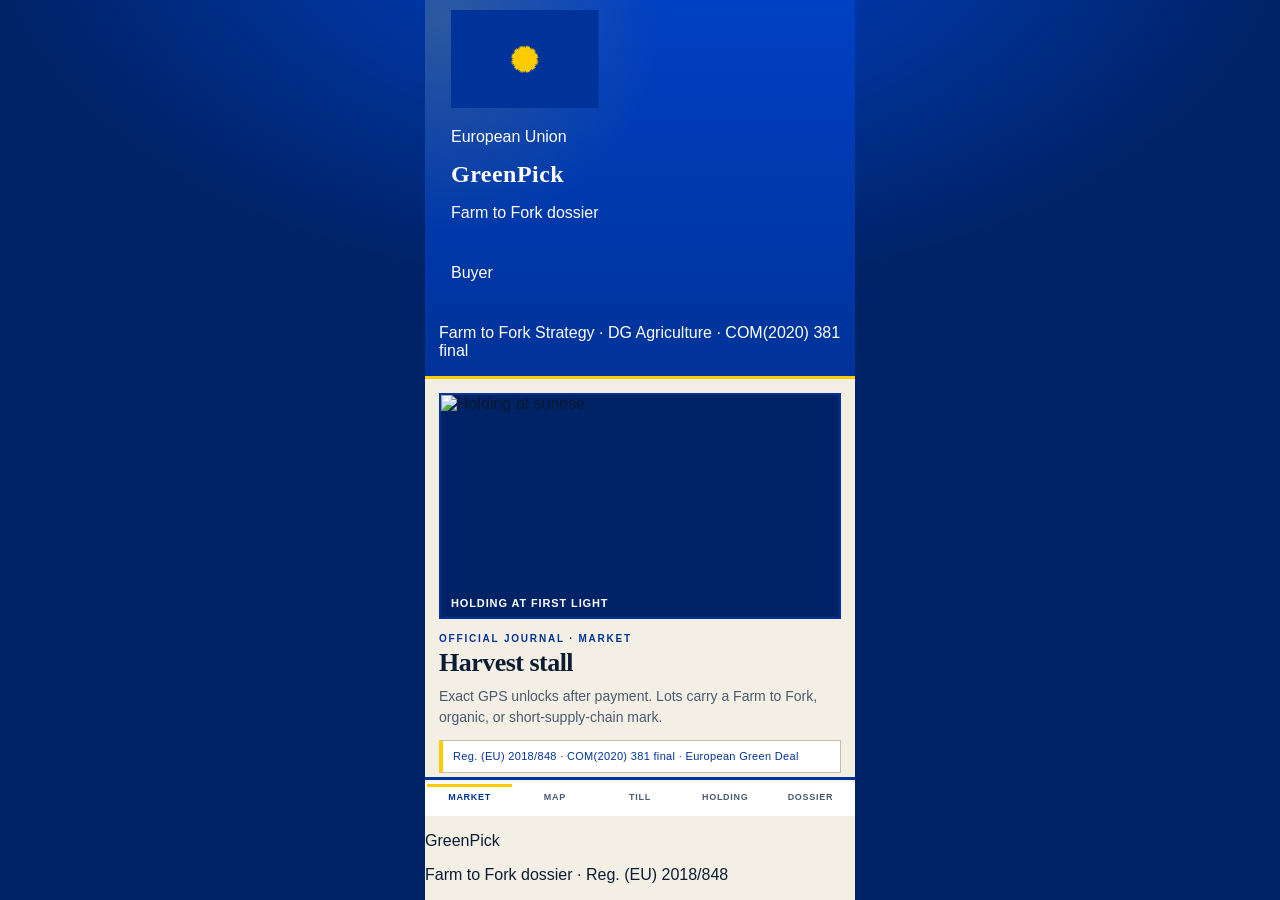
==== greenpick/index.html @ 81361881 "GreenPick PWA eu10: academic journal masthead and imprint footer" ====
<!doctype html>
<html lang="en">
<head>
  <meta charset="utf-8" />
  <meta name="viewport" content="width=device-width, initial-scale=1, viewport-fit=cover" />
  <meta name="theme-color" content="#003399" />
  <meta name="apple-mobile-web-app-capable" content="yes" />
  <meta name="mobile-web-app-capable" content="yes" />
  <meta name="apple-mobile-web-app-status-bar-style" content="black-translucent" />
  <meta name="apple-mobile-web-app-title" content="GreenPick" />
  <link rel="manifest" href="./manifest.webmanifest" />
  <link rel="apple-touch-icon" href="./icon.svg" />
  <link rel="icon" href="./icon.svg" />
  <link rel="stylesheet" href="https://fonts.googleapis.com/css2?family=Source+Serif+4:opsz,wght@8..60,500;8..60,600;8..60,700&family=Source+Sans+3:wght@400;500;600;700&display=swap" />
  <link rel="stylesheet" href="./styles.css?v=eu10" />
  <title>GreenPick · European Union Farm to Fork</title>
</head>
<body>
  <div id="grain" aria-hidden="true"></div>
  <div id="app">
    <header class="mast">
      <div class="mast-sky" aria-hidden="true"></div>
      <div class="mast-plate">
        <div class="mast-brand">
          <div class="mast-mark" aria-hidden="true">
            <svg viewBox="0 0 120 80" class="flag" role="img">
              <rect width="120" height="80" fill="#003399"/>
              <g fill="#FFCC00" transform="translate(60 40)">
                <g id="st"><polygon points="0,-11 3.1,-3.4 11,-3.4 4.7,1.3 7.1,9.1 0,4.2 -7.1,9.1 -4.7,1.3 -11,-3.4 -3.1,-3.4"/></g>
                <use href="#st" transform="rotate(30)"/><use href="#st" transform="rotate(60)"/>
                <use href="#st" transform="rotate(90)"/><use href="#st" transform="rotate(120)"/>
                <use href="#st" transform="rotate(150)"/><use href="#st" transform="rotate(180)"/>
                <use href="#st" transform="rotate(210)"/><use href="#st" transform="rotate(240)"/>
                <use href="#st" transform="rotate(270)"/><use href="#st" transform="rotate(300)"/>
                <use href="#st" transform="rotate(330)"/>
              </g>
            </svg>
          </div>
          <div class="mast-copy">
            <p class="mast-kicker">European Union</p>
            <h1>GreenPick</h1>
            <p class="mast-sub">Farm to Fork dossier</p>
          </div>
        </div>
        <p class="mast-role"><span id="role-label">Buyer</span></p>
      </div>
      <p class="mast-meta">
        <span>Farm to Fork Strategy</span>
        <span class="sep" aria-hidden="true">·</span>
        <span>DG Agriculture</span>
        <span class="sep" aria-hidden="true">·</span>
        <span>COM(2020) 381 final</span>
      </p>
    </header>

    <div class="pager" id="pager">
      <section class="page" id="screen-home">
        <figure class="hero">
          <img src="https://images.unsplash.com/photo-1500382017468-9049fed747ef?auto=format&fit=crop&w=1200&q=70" width="1200" height="675" alt="Holding at sunrise" onerror="this.onerror=null;this.src='https://images.unsplash.com/photo-1500382017468-9049fed747ef?auto=format&fit=crop&w=800&q=60'" />
          <figcaption class="cap">Holding at first light</figcaption>
        </figure>

        <p class="kicker">Official Journal · Market</p>
        <h2>Harvest stall</h2>
        <p class="lede">Exact GPS unlocks after payment. Lots carry a Farm to Fork, organic, or short-supply-chain mark.</p>
        <div class="cite">Reg. (EU) 2018/848 · COM(2020) 381 final · European Green Deal</div>

        <div class="pills">
          <span class="pill gold">EU organic</span>
          <span class="pill">100% vegan</span>
          <span class="pill">300 m fence</span>
          <span class="pill">Euro till</span>
        </div>
        <div class="split">
          <button type="button" class="btn" data-act="role" data-role="CUSTOMER" id="role-c">I am a buyer</button>
          <button type="button" class="btn ghost" data-act="role" data-role="FARMER" id="role-f">I am a grower</button>
        </div>
        <p class="hint">Safari → Share → Add to Home Screen</p>

        <div class="seals">
          <div class="seal">
            <svg viewBox="0 0 64 64" aria-hidden="true"><circle cx="32" cy="32" r="30" fill="#003399"/><circle cx="32" cy="32" r="22" fill="none" stroke="#FFCC00" stroke-width="1.6"/><text x="32" y="28" text-anchor="middle" fill="#FFCC00" font-size="8" font-family="Source Sans 3,sans-serif">EU</text><text x="32" y="39" text-anchor="middle" fill="#F4EFE4" font-size="6" font-family="Source Sans 3,sans-serif">F2F</text></svg>
            <span>Farm to Fork</span>
          </div>
          <div class="seal">
            <svg viewBox="0 0 64 64" aria-hidden="true"><circle cx="32" cy="32" r="30" fill="#1B7A4E"/><path d="M32 16c14 9 22 24 18 36-9-3-16-11-18-20-2 9-9 17-18 20-4-12 4-27 18-36z" fill="#FFCC00"/></svg>
            <span>Organic 2018/848</span>
          </div>
          <div class="seal">
            <svg viewBox="0 0 64 64" aria-hidden="true"><circle cx="32" cy="32" r="30" fill="#0B1C33"/><text x="32" y="28" text-anchor="middle" fill="#FFCC00" font-size="8" font-family="Source Sans 3,sans-serif">EU</text><text x="32" y="39" text-anchor="middle" fill="#F4EFE4" font-size="6" font-family="Source Sans 3,sans-serif">GD</text></svg>
            <span>Green Deal</span>
          </div>
        </div>

        <h3>Today’s stall</h3>
        <div id="market-list" class="stack"></div>
      </section>

      <section class="page" id="screen-map">
        <figure class="hero">
          <img src="https://images.pexels.com/photos/265216/pexels-photo-265216.jpeg?auto=compress&cs=tinysrgb&w=1200" width="1200" height="675" alt="Wheat holding" />
          <figcaption class="cap">Holdings · pins stay offset until the till</figcaption>
        </figure>
        <p class="kicker">Map</p>
        <h2>Nearby holdings</h2>
        <p class="lede">Full GPS stays locked. A 300 m fence can notify you of a ready lot.</p>
        <div class="cite">Geofence 300 m · jittered public pin · exact address after settlement</div>
        <div class="mapbox"><iframe id="map-frame" title="map" loading="lazy"></iframe></div>
        <button type="button" class="btn" data-act="gps">Use my location</button>
        <button type="button" class="btn ghost" data-act="near">I am at the stall</button>
        <button type="button" class="btn ghost" data-act="push">Allow notifications</button>
        <div id="geo-msg"></div>
        <h3>Holdings</h3>
        <div id="farm-cards" class="stack"></div>
        <h3>Notices</h3>
        <div id="notif-list" class="stack"></div>
      </section>

      <section class="page" id="screen-buy">
        <figure class="hero" id="buy-hero-wrap">
          <img id="buy-hero" src="https://images.unsplash.com/photo-1488459716781-31db52582fe9?auto=format&fit=crop&w=1200&q=70" width="1200" height="675" alt="Lot photograph" />
          <figcaption class="cap" id="buy-cap">Till · location sealed until the receipt</figcaption>
        </figure>
        <p class="kicker">Till</p>
        <h2 id="buy-title">Settlement</h2>
        <p class="lede" id="buy-farm">Choose a lot at the stall. Location does not open until the receipt is cut.</p>
        <input type="hidden" id="buy-pid" />
        <div id="buy-form" class="hidden">
          <label for="buy-qty">Quantity</label>
          <input id="buy-qty" type="number" min="1" value="1" inputmode="numeric" />
          <label for="buy-km">Distance km</label>
          <input id="buy-km" type="number" min="0.2" step="0.1" value="6" inputmode="decimal" />
          <div id="quote-box"></div>
          <label for="buy-pan">Card · last digit 3 is declined</label>
          <input id="buy-pan" inputmode="numeric" value="4242424242424242" autocomplete="off" />
          <button type="button" class="btn" data-act="pay">Pay and unlock location</button>
        </div>
        <button type="button" class="btn ghost" data-act="go" data-go="screen-home" id="buy-empty-go">Return to stall</button>
        <div id="buy-msg"></div>
      </section>

      <section class="page" id="screen-farm">
        <figure class="hero">
          <img src="https://images.unsplash.com/photo-1416879595882-3373a0480b5b?auto=format&fit=crop&w=1200&q=70" width="1200" height="675" alt="Holding desk" />
          <figcaption class="cap">Holding desk · camera plate + NFC secret</figcaption>
        </figure>
        <p class="kicker">Holding</p>
        <h2>Lodge a harvest</h2>
        <p class="lede">Photograph the crate. Handover closes with an EU traceability slip and NFC secret.</p>
        <img id="h-preview" class="photo hidden" alt="harvest" />
        <label>Photograph</label>
        <input id="h-file" type="file" accept="image/*" capture="environment" />
        <label for="h-name">Lot name</label>
        <input id="h-name" value="Morning-picked strawberries" />
        <label for="h-desc">Description</label>
        <textarea id="h-desc">Cut today. No cold chain.</textarea>
        <div class="split">
          <div>
            <label for="h-price">Price €</label>
            <input id="h-price" type="number" value="9" inputmode="decimal" />
          </div>
          <div>
            <label for="h-stock">Stock</label>
            <input id="h-stock" type="number" value="12" inputmode="numeric" />
          </div>
        </div>
        <label for="h-cat">Category</label>
        <select id="h-cat">
          <option>Fruit</option>
          <option>Vegetable</option>
          <option>Greens</option>
          <option>Pulses</option>
        </select>
        <label for="h-eu">EU mark</label>
        <select id="h-eu">
          <option value="organic">EU organic (2018/848)</option>
          <option value="f2f">Farm to Fork</option>
          <option value="local">Short food supply chain</option>
        </select>
        <button type="button" class="btn" data-act="publish">Place on stall</button>
        <div id="h-msg"></div>
        <h3>NFC handover</h3>
        <label for="nfc-order">Order id</label>
        <input id="nfc-order" placeholder="gp…" />
        <label for="nfc-secret">NFC secret</label>
        <input id="nfc-secret" />
        <button type="button" class="btn ghost" data-act="nfc">Tap and verify</button>
        <div id="nfc-msg"></div>
      </section>

      <section class="page" id="screen-more">
        <p class="kicker">Dossier</p>
        <figure class="flagplate" aria-label="Flag of the European Union">
          <svg viewBox="0 0 120 80" class="flag-lg">
            <rect width="120" height="80" fill="#003399"/>
            <g fill="#FFCC00" transform="translate(60 40)">
              <g id="st3"><polygon points="0,-11 3.1,-3.4 11,-3.4 4.7,1.3 7.1,9.1 0,4.2 -7.1,9.1 -4.7,1.3 -11,-3.4 -3.1,-3.4"/></g>
              <use href="#st3" transform="rotate(30)"/><use href="#st3" transform="rotate(60)"/>
              <use href="#st3" transform="rotate(90)"/><use href="#st3" transform="rotate(120)"/>
              <use href="#st3" transform="rotate(150)"/><use href="#st3" transform="rotate(180)"/>
              <use href="#st3" transform="rotate(210)"/><use href="#st3" transform="rotate(240)"/>
              <use href="#st3" transform="rotate(270)"/><use href="#st3" transform="rotate(300)"/>
              <use href="#st3" transform="rotate(330)"/>
            </g>
          </svg>
          <figcaption class="cap">Circle of twelve stars · official colours</figcaption>
        </figure>

        <h2>Orders and EU impact</h2>
        <p class="lede">European Green Deal and Farm to Fork: short distance, vegan lock, transparent withholding.</p>
        <div class="statgrid">
          <div class="stat"><span>Withholding</span><b>2%</b></div>
          <div class="stat"><span>Vegan</span><b>100%</b></div>
          <div class="stat"><span>Fence</span><b>300 m</b></div>
          <div class="stat"><span>CO₂</span><b>0.12</b></div>
        </div>

        <div class="essay">
          <figure>
            <img src="https://images.unsplash.com/photo-1500382017468-9049fed747ef?auto=format&fit=crop&w=800&q=70" width="800" height="500" alt="Sunrise holding" />
            <figcaption>Holding</figcaption>
          </figure>
          <figure>
            <img src="https://images.unsplash.com/photo-1464965911861-746a04b4bca6?auto=format&fit=crop&w=800&q=70" width="800" height="500" alt="Strawberries" />
            <figcaption>Fruit</figcaption>
          </figure>
          <figure>
            <img src="https://images.unsplash.com/photo-1561136594-7f68413baa99?auto=format&fit=crop&w=800&q=70" width="800" height="500" alt="Tomatoes" />
            <figcaption>Vegetable</figcaption>
          </figure>
          <figure>
            <img src="https://images.unsplash.com/photo-1576045057995-568f588f82fb?auto=format&fit=crop&w=800&q=70" width="800" height="500" alt="Greens" />
            <figcaption>Greens</figcaption>
          </figure>
        </div>

        <div class="eu-card">
          <div class="eu-card-flag" aria-hidden="true">
            <svg viewBox="0 0 72 48"><rect width="72" height="48" fill="#003399"/><g fill="#FFCC00" transform="translate(36 24) scale(.55)">
              <g id="st2"><polygon points="0,-11 3.1,-3.4 11,-3.4 4.7,1.3 7.1,9.1 0,4.2 -7.1,9.1 -4.7,1.3 -11,-3.4 -3.1,-3.4"/></g>
              <use href="#st2" transform="rotate(30)"/><use href="#st2" transform="rotate(60)"/>
              <use href="#st2" transform="rotate(90)"/><use href="#st2" transform="rotate(120)"/>
              <use href="#st2" transform="rotate(150)"/><use href="#st2" transform="rotate(180)"/>
              <use href="#st2" transform="rotate(210)"/><use href="#st2" transform="rotate(240)"/>
              <use href="#st2" transform="rotate(270)"/><use href="#st2" transform="rotate(300)"/>
              <use href="#st2" transform="rotate(330)"/>
            </g></svg>
          </div>
          <div>
            <strong>European Union</strong>
            <p>Farm to Fork · Green Deal · Organic regulation (EU) 2018/848 · Short food supply chain</p>
          </div>
        </div>
        <div class="cite">Official Journal alignment · From farm to fork, not warehouse to aisle.</div>
        <h3>Receipts</h3>
        <div id="order-list" class="stack"></div>
        <button type="button" class="btn ghost" data-act="reset">Reset demo</button>
        <p class="colophon">GreenPick · European Union Farm to Fork</p>
      </section>
    </div>

    <footer class="foot">
      <nav class="rail" id="dock" aria-label="Contents">
        <button type="button" data-go="screen-home" class="on">Market</button>
        <button type="button" data-go="screen-map">Map</button>
        <button type="button" data-go="screen-buy">Till</button>
        <button type="button" data-go="screen-farm">Holding</button>
        <button type="button" data-go="screen-more">Dossier</button>
      </nav>
      <div class="imprint">
        <p class="imprint-title">GreenPick</p>
        <p class="imprint-line">Farm to Fork dossier · Reg. (EU) 2018/848</p>
      </div>
      <div class="foot-sky" aria-hidden="true"></div>
    </footer>
  </div>
  <script src="./app.js?v=eu10"></script>
</body>
</html>
---- greenpick/styles.css ----
/* GreenPick — EU field dossier */
:root {
  --eu: #003399;
  --eu-deep: #002266;
  --gold: #FFCC00;
  --paper: #F4EFE4;
  --ink: #0B1C33;
  --mute: #4A5A70;
  --leaf: #1B7A4E;
  --leaf-2: #14603D;
  --clay: #C45A1A;
  --line: #C9BBA6;
  --safe-t: env(safe-area-inset-top, 0px);
  --safe-b: env(safe-area-inset-bottom, 0px);
  --display: "Fraunces", "Times New Roman", serif;
  --ui: "Outfit", "Segoe UI", sans-serif;
}
* { box-sizing: border-box; -webkit-tap-highlight-color: transparent; }
html, body {
  margin: 0; height: 100%; height: 100dvh; overflow: hidden;
  background: var(--eu-deep); color: var(--ink); font-family: var(--ui);
}
@supports (-webkit-touch-callout: none) {
  html, body, #app { height: -webkit-fill-available; }
}
button { cursor: pointer; font: inherit; color: inherit; }
img { max-width: 100%; height: auto; display: block; }
#grain {
  position: fixed; inset: 0; pointer-events: none; z-index: 0;
  background:
    radial-gradient(1200px 700px at 50% -10%, #0044cc 0%, var(--eu-deep) 55%),
    repeating-linear-gradient(0deg, rgba(255,255,255,.03) 0 1px, transparent 1px 3px);
}
#app {
  position: relative; z-index: 1; width: 100%; max-width: 430px; margin: 0 auto;
  height: 100%; height: 100dvh; display: grid;
  grid-template-rows: auto minmax(0,1fr) auto; overflow: hidden;
  background:
    radial-gradient(circle at 92% 18%, rgba(0,51,153,.07), transparent 28%),
    var(--paper);
}
.mast {
  display: flex; flex-wrap: wrap; align-items: center; gap: 10px 12px;
  padding: calc(10px + var(--safe-t)) 14px 0;
  background:
    radial-gradient(circle at 18px 14px, rgba(255,204,0,.18), transparent 40%),
    linear-gradient(180deg, #0040c4, var(--eu));
  color: #fff; border-bottom: 3px solid var(--gold);
}
.eu-flag { flex: 0 0 auto; width: 52px; height: 35px; box-shadow: 0 2px 0 rgba(0,0,0,.25); }
.eu-flag .flag { display: block; width: 52px; height: 35px; }
.mast-copy { min-width: 0; flex: 1 1 180px; padding-bottom: 10px; }
.eu-line {
  margin: 0; font-size: 9px; letter-spacing: .16em; text-transform: uppercase;
  color: var(--gold); font-weight: 600;
}
.mast h1 {
  margin: 2px 0 0; font-family: var(--display); font-size: 24px; font-weight: 700;
  letter-spacing: .02em; line-height: 1.05;
}
.tag { margin: 3px 0 0; font-size: 11px; opacity: .9; }
.starbar {
  height: 8px; flex: 1 0 100%; width: 100%;
  background:
    radial-gradient(circle at 12px 4px, #FFCC00 1.4px, transparent 1.7px),
    linear-gradient(180deg, #002266, #003399);
  background-size: 24px 8px, 100% 100%;
}
.pager {
  min-height: 0; display: flex; overflow-x: auto; overflow-y: hidden;
  scroll-snap-type: x mandatory; scrollbar-width: none; -webkit-overflow-scrolling: touch;
  background: var(--paper);
}
.pager::-webkit-scrollbar { display: none; }
.page {
  flex: 0 0 100%; width: 100%; min-width: 100%; height: 100%; min-height: 0;
  overflow-y: auto; overflow-x: hidden; scroll-snap-align: start; scroll-snap-stop: always;
  padding: 14px 14px 28px;
}
.kicker {
  margin: 0 0 4px; font-size: 10px; font-weight: 700; letter-spacing: .18em;
  text-transform: uppercase; color: var(--eu);
}
h2 {
  margin: 0 0 8px; font-family: var(--display); font-size: 26px; font-weight: 700;
  letter-spacing: -.02em; line-height: 1.15; color: var(--ink);
}
h3 {
  margin: 18px 0 8px; font-size: 12px; font-weight: 700; letter-spacing: .14em;
  text-transform: uppercase; color: var(--eu); border-bottom: 1px solid var(--line); padding-bottom: 6px;
}
.lede { margin: 0 0 12px; color: var(--mute); font-size: 14px; line-height: 1.5; }
.hint { margin: 8px 0 0; color: var(--mute); font-size: 12px; }
.pills { display: flex; flex-wrap: wrap; gap: 6px; margin: 0 0 12px; }
.pill {
  padding: 4px 8px; font-size: 10px; font-weight: 700; letter-spacing: .08em;
  text-transform: uppercase; border: 1px solid var(--line); color: var(--ink); background: #fff;
}
.pill.gold { background: var(--gold); border-color: #e0b400; color: var(--ink); }
.split { display: grid; grid-template-columns: 1fr 1fr; gap: 8px; }
.btn {
  display: flex; align-items: center; justify-content: center; width: 100%;
  min-height: 46px; margin-top: 8px; padding: 0 12px; border: 0;
  background: var(--eu); color: #fff; font-weight: 700; letter-spacing: .06em;
  text-transform: uppercase; font-size: 12px; box-shadow: 0 3px 0 var(--eu-deep);
}
.btn.ghost { background: #fff; color: var(--eu); border: 2px solid var(--eu); box-shadow: none; }
.btn.on { background: var(--leaf); box-shadow: 0 3px 0 var(--leaf-2); color: #fff; border: 0; }
.btn:active { transform: translateY(2px); box-shadow: none; }
.btn[disabled] { opacity: .45; pointer-events: none; }
label {
  display: block; margin: 10px 0 4px; font-size: 11px; font-weight: 700;
  letter-spacing: .1em; text-transform: uppercase; color: var(--eu);
}
input, select, textarea {
  width: 100%; border: 1.5px solid var(--line); background: #fff; color: var(--ink);
  padding: 11px 12px; font-size: 16px; font-family: var(--ui); -webkit-appearance: none;
}
textarea { min-height: 72px; }
.stack { display: flex; flex-direction: column; gap: 12px; }
.card {
  position: relative;
  background: #fff; border: 1.5px solid var(--line);
  box-shadow: 0 1px 0 rgba(11,28,51,.06);
  overflow: hidden;
  padding: 0 0 12px;
}
.card::before {
  content: ""; position: absolute; left: 0; top: 0; bottom: 0; width: 3px;
  background: var(--eu); z-index: 2;
}
.card .media {
  margin: 0; width: 100%; aspect-ratio: 16 / 10;
  background: #d9d2c4; overflow: hidden;
}
.card .shot,
.card .media img {
  width: 100%; height: 100%; aspect-ratio: 16 / 10;
  object-fit: cover; object-position: center; display: block;
}
.card .body { padding: 10px 12px 0 14px; }
.card .row { display: flex; justify-content: space-between; gap: 8px; align-items: baseline; }
.card strong { font-family: var(--display); font-size: 17px; line-height: 1.2; }
.card .btn { width: calc(100% - 26px); margin: 10px 12px 0 14px; }
.price { font-weight: 700; color: var(--eu); font-variant-numeric: tabular-nums; }
.meta { margin: 4px 0 0; color: var(--mute); font-size: 13px; line-height: 1.4; }
.stamp {
  display: inline-block; margin-top: 8px; padding: 3px 7px; font-size: 10px; font-weight: 700;
  letter-spacing: .08em; text-transform: uppercase; border: 1.5px solid var(--eu); color: var(--eu);
}
.stamp.gold { border-color: #b89400; color: #7a6400; background: #fff6c8; }
.seals { display: grid; grid-template-columns: repeat(3,1fr); gap: 8px; margin: 14px 0 4px; }
.seal { text-align: center; }
.seal svg { width: 52px; height: 52px; display: block; margin: 0 auto 6px; }
.seal span { display: block; font-size: 10px; font-weight: 600; color: var(--mute); line-height: 1.25; }
.mapbox { height: 180px; border: 2px solid var(--eu); margin: 0 0 10px; overflow: hidden; position: relative; background: #e8e4d8; }
.mapbox iframe { width: 100%; height: 100%; border: 0; }
.photo { width: 100%; max-height: 180px; object-fit: cover; display: block; margin: 0 0 8px; border: 2px solid var(--eu); }
.hidden { display: none !important; }
.note, .ok, .err, .lock {
  padding: 12px; margin: 10px 0 0; font-size: 13px; line-height: 1.45; background: #fff; border: 1.5px solid var(--line);
}
.ok { border-color: var(--leaf); background: #eef7f1; }
.err { border-color: var(--clay); background: #fdf1ea; }
.lock { color: var(--mute); }
.quote { background: #fff; border: 1.5px dashed var(--eu); padding: 10px 12px; margin: 10px 0; }
.quote .line { display: flex; justify-content: space-between; padding: 5px 0; border-bottom: 1px dotted var(--line); font-size: 14px; }
.quote .line:last-child { border-bottom: 0; font-weight: 700; }
.statgrid { display: grid; grid-template-columns: 1fr 1fr; gap: 8px; margin: 0 0 14px; }
.stat { background: #fff; border: 1.5px solid var(--line); padding: 12px; }
.stat span { display: block; font-size: 10px; font-weight: 700; letter-spacing: .12em; text-transform: uppercase; color: var(--eu); }
.stat b { display: block; margin-top: 4px; font-family: var(--display); font-size: 24px; }
.eu-card {
  display: flex; gap: 10px; align-items: center; background: var(--eu); color: #fff; padding: 12px; margin: 8px 0 4px;
}
.eu-card-flag { flex: 0 0 auto; width: 56px; }
.eu-card-flag svg { display: block; width: 56px; height: 38px; }
.eu-card strong { display: block; color: var(--gold); font-size: 13px; letter-spacing: .08em; text-transform: uppercase; }
.eu-card p { margin: 4px 0 0; font-size: 12px; line-height: 1.4; color: #e8eefc; }
.colophon { margin: 16px 0 4px; text-align: center; font-size: 11px; color: var(--mute); }
.rail {
  display: flex; background: #fff; border-top: 3px solid var(--eu);
  padding: 4px 2px calc(8px + var(--safe-b));
}
.rail button {
  flex: 1 1 0; background: none; border: 0; color: var(--mute);
  display: flex; flex-direction: column; align-items: center; gap: 3px;
  padding: 8px 2px 6px; font-size: 9px; font-weight: 700; letter-spacing: .08em; text-transform: uppercase;
}
.rail button svg { width: 18px; height: 18px; }
.rail button.on { color: var(--eu); box-shadow: inset 0 3px 0 var(--gold); }
code { font-family: ui-monospace, Menlo, monospace; font-size: 12px; word-break: break-all; }
button:focus-visible, input:focus-visible, select:focus-visible { outline: 2px solid var(--gold); outline-offset: 2px; }
.cite {
  margin: 0 0 12px; padding: 8px 10px;
  font-size: 11px; letter-spacing: .03em; color: var(--eu); line-height: 1.4;
  background: #fff; border-left: 4px solid var(--gold);
  border-top: 1px solid var(--line); border-right: 1px solid var(--line); border-bottom: 1px solid var(--line);
}
.hero {
  margin: 0 0 14px; border: 2px solid var(--eu); overflow: hidden;
  position: relative; background: #002266;
  aspect-ratio: 16 / 9;
}
.hero img {
  width: 100%; height: 100%; object-fit: cover; object-position: center;
  display: block; filter: saturate(1.04) contrast(1.03);
}
.hero .cap,
.flagplate .cap {
  position: absolute; left: 0; right: 0; bottom: 0; padding: 8px 10px;
  background: linear-gradient(transparent, rgba(0,34,102,.88));
  color: #fff; font-size: 11px; font-weight: 600; letter-spacing: .08em; text-transform: uppercase;
}
.flagplate {
  margin: 0 0 14px; border: 2px solid var(--gold); overflow: hidden;
  position: relative; background: #003399; aspect-ratio: 3 / 2;
}
.flagplate .flag-lg { width: 100%; height: 100%; display: block; }
.essay {
  display: grid; grid-template-columns: 1fr 1fr; gap: 8px; margin: 0 0 14px;
}
.essay figure { margin: 0; background: #fff; border: 1.5px solid var(--line); }
.essay img {
  width: 100%; aspect-ratio: 4 / 3; object-fit: cover; object-position: center; display: block;
}
.essay figcaption {
  padding: 6px 8px; font-size: 10px; font-weight: 700; letter-spacing: .08em;
  text-transform: uppercase; color: var(--eu);
}
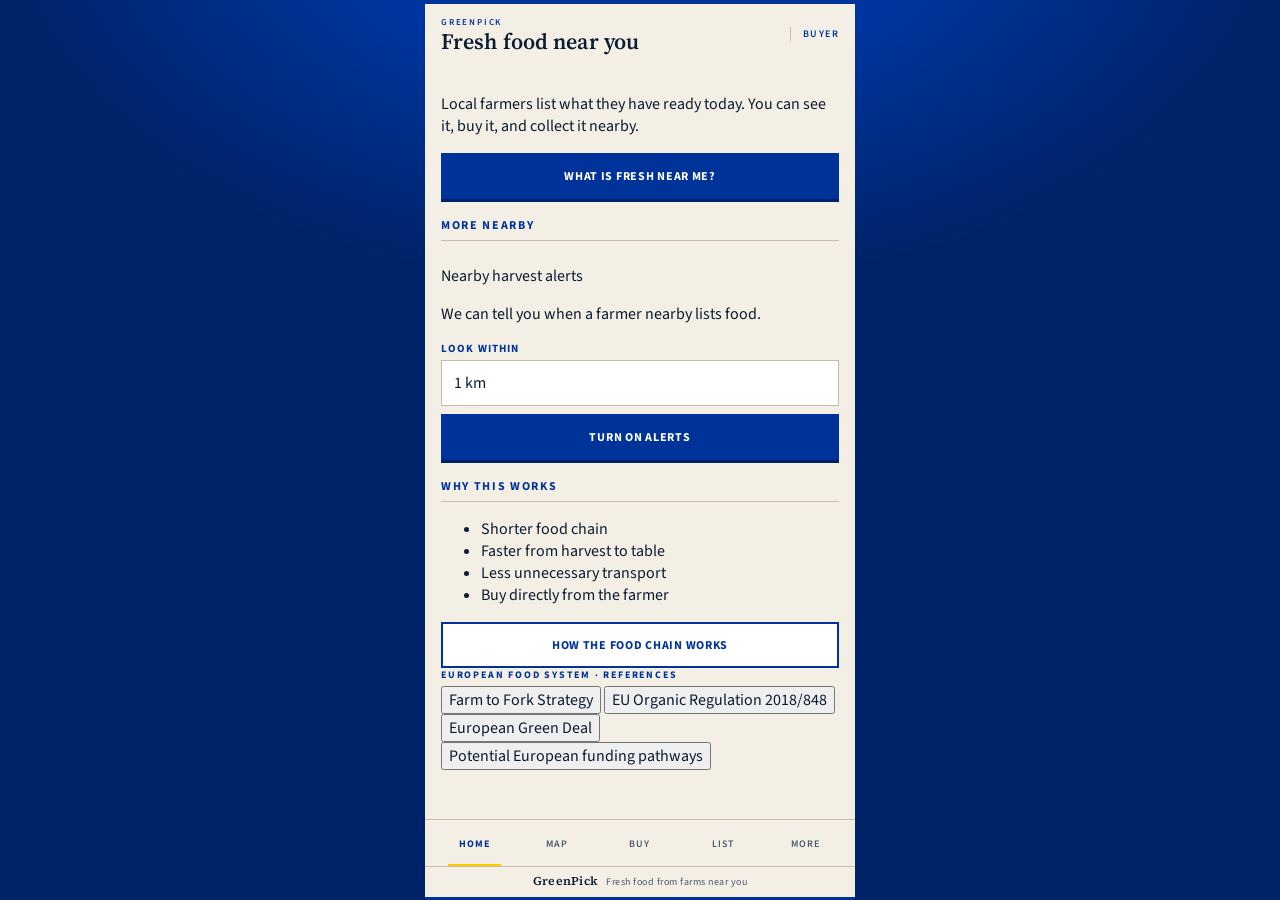
==== commit 92ca331e: "GreenPick v11 homepage: fresh food near you" ====
--- a/greenpick/index.html
+++ b/greenpick/index.html
@@ -11,9 +11,9 @@
   <link rel="manifest" href="./manifest.webmanifest" />
   <link rel="apple-touch-icon" href="./icon.svg" />
   <link rel="icon" href="./icon.svg" />
-  <link rel="stylesheet" href="https://fonts.googleapis.com/css2?family=Source+Serif+4:opsz,wght@8..60,500;8..60,600;8..60,700&family=Source+Sans+3:wght@400;500;600;700&display=swap" />
-  <link rel="stylesheet" href="./styles.css?v=eu10" />
-  <title>GreenPick · European Union Farm to Fork</title>
+  <link rel="stylesheet" href="https://fonts.googleapis.com/css2?family=Source+Serif+4:opsz,wght@8..60,500;8..60,600;8..60,700&family=Source+Sans+3:wght@400;500;600;700;800&display=swap" />
+  <link rel="stylesheet" href="./styles.css?v=eu11" />
+  <title>GreenPick · Fresh food near you</title>
 </head>
 <body>
   <div id="grain" aria-hidden="true"></div>
@@ -21,259 +21,204 @@
     <header class="mast">
       <div class="mast-sky" aria-hidden="true"></div>
       <div class="mast-plate">
-        <div class="mast-brand">
-          <div class="mast-mark" aria-hidden="true">
-            <svg viewBox="0 0 120 80" class="flag" role="img">
-              <rect width="120" height="80" fill="#003399"/>
-              <g fill="#FFCC00" transform="translate(60 40)">
-                <g id="st"><polygon points="0,-11 3.1,-3.4 11,-3.4 4.7,1.3 7.1,9.1 0,4.2 -7.1,9.1 -4.7,1.3 -11,-3.4 -3.1,-3.4"/></g>
-                <use href="#st" transform="rotate(30)"/><use href="#st" transform="rotate(60)"/>
-                <use href="#st" transform="rotate(90)"/><use href="#st" transform="rotate(120)"/>
-                <use href="#st" transform="rotate(150)"/><use href="#st" transform="rotate(180)"/>
-                <use href="#st" transform="rotate(210)"/><use href="#st" transform="rotate(240)"/>
-                <use href="#st" transform="rotate(270)"/><use href="#st" transform="rotate(300)"/>
-                <use href="#st" transform="rotate(330)"/>
-              </g>
-            </svg>
-          </div>
-          <div class="mast-copy">
-            <p class="mast-kicker">European Union</p>
-            <h1>GreenPick</h1>
-            <p class="mast-sub">Farm to Fork dossier</p>
-          </div>
+        <div class="mast-copy">
+          <p class="mast-kicker">GreenPick</p>
+          <h1 id="mast-title">Fresh food near you</h1>
         </div>
         <p class="mast-role"><span id="role-label">Buyer</span></p>
       </div>
-      <p class="mast-meta">
-        <span>Farm to Fork Strategy</span>
-        <span class="sep" aria-hidden="true">·</span>
-        <span>DG Agriculture</span>
-        <span class="sep" aria-hidden="true">·</span>
-        <span>COM(2020) 381 final</span>
-      </p>
     </header>
-
+    <div id="gate" class="gate hidden" role="dialog" aria-labelledby="gate-title">
+      <div class="gate-card" id="gate-step"></div>
+    </div>
     <div class="pager" id="pager">
       <section class="page" id="screen-home">
-        <figure class="hero">
-          <img src="https://images.unsplash.com/photo-1500382017468-9049fed747ef?auto=format&fit=crop&w=1200&q=70" width="1200" height="675" alt="Holding at sunrise" onerror="this.onerror=null;this.src='https://images.unsplash.com/photo-1500382017468-9049fed747ef?auto=format&fit=crop&w=800&q=60'" />
-          <figcaption class="cap">Holding at first light</figcaption>
+        <p class="plain" id="home-intro">Local farmers list what they have ready today. You can see it, buy it, and collect it nearby.</p>
+        <div id="vegan-banner" class="hidden banner">Plant-based food near you</div>
+        <div id="hero-lot"></div>
+        <button type="button" class="btn mega" data-act="near-scan">What is fresh near me?</button>
+        <h3>More nearby</h3>
+        <div id="near-list" class="stack"></div>
+        <div class="alert-box">
+          <p class="alert-title">Nearby harvest alerts</p>
+          <p class="plain tight">We can tell you when a farmer nearby lists food.</p>
+          <label for="radius-sel">Look within</label>
+          <select id="radius-sel">
+            <option value="500">500 m</option>
+            <option value="1000" selected>1 km</option>
+            <option value="3000">3 km</option>
+            <option value="5000">5 km</option>
+            <option value="10000">10 km</option>
+          </select>
+          <button type="button" class="btn" data-act="push">Turn on alerts</button>
+          <div id="alert-msg"></div>
+        </div>
+        <div class="why">
+          <h3>Why this works</h3>
+          <ul class="why-list">
+            <li>Shorter food chain</li>
+            <li>Faster from harvest to table</li>
+            <li>Less unnecessary transport</li>
+            <li>Buy directly from the farmer</li>
+          </ul>
+          <button type="button" class="btn ghost" data-act="go" data-go="screen-more">How the food chain works</button>
+        </div>
+        <div class="eu-strip">
+          <p class="kicker">European food system · references</p>
+          <button type="button" class="linkrow" data-act="go" data-go="screen-more">Farm to Fork Strategy</button>
+          <button type="button" class="linkrow" data-act="go" data-go="screen-more">EU Organic Regulation 2018/848</button>
+          <button type="button" class="linkrow" data-act="go" data-go="screen-more">European Green Deal</button>
+          <button type="button" class="linkrow" data-act="go" data-go="screen-more">Potential European funding pathways</button>
+        </div>
+      </section>
+      <section class="page" id="screen-map">
+        <h2>Live local food map</h2>
+        <p class="plain">Pins stay slightly offset until you pay. Exact farm address opens on the receipt.</p>
+        <div class="mapbox"><iframe id="map-frame" title="Map of nearby farms" loading="lazy"></iframe></div>
+        <button type="button" class="btn" data-act="gps">Use my location</button>
+        <button type="button" class="btn ghost" data-act="near">I am at a stall</button>
+        <div id="geo-msg"></div>
+        <h3>Farms and harvests</h3>
+        <div id="farm-cards" class="stack"></div>
+        <h3>Alerts</h3>
+        <div id="notif-list" class="stack"></div>
+      </section>
+      <section class="page" id="screen-buy">
+        <button type="button" class="btn ghost back" data-act="go" data-go="screen-home">Back to food near you</button>
+        <figure class="hero" id="buy-hero-wrap">
+          <img id="buy-hero" src="https://images.unsplash.com/photo-1464965911861-746a04b4bca6?auto=format&fit=crop&w=1200&q=70" width="1200" height="675" alt="Lot photograph" />
+          <figcaption class="cap" id="buy-cap">Pay to unlock the exact farm location</figcaption>
         </figure>
-
-        <p class="kicker">Official Journal · Market</p>
-        <h2>Harvest stall</h2>
-        <p class="lede">Exact GPS unlocks after payment. Lots carry a Farm to Fork, organic, or short-supply-chain mark.</p>
-        <div class="cite">Reg. (EU) 2018/848 · COM(2020) 381 final · European Green Deal</div>
-
-        <div class="pills">
-          <span class="pill gold">EU organic</span>
-          <span class="pill">100% vegan</span>
-          <span class="pill">300 m fence</span>
-          <span class="pill">Euro till</span>
-        </div>
-        <div class="split">
-          <button type="button" class="btn" data-act="role" data-role="CUSTOMER" id="role-c">I am a buyer</button>
-          <button type="button" class="btn ghost" data-act="role" data-role="FARMER" id="role-f">I am a grower</button>
-        </div>
-        <p class="hint">Safari → Share → Add to Home Screen</p>
-
-        <div class="seals">
-          <div class="seal">
-            <svg viewBox="0 0 64 64" aria-hidden="true"><circle cx="32" cy="32" r="30" fill="#003399"/><circle cx="32" cy="32" r="22" fill="none" stroke="#FFCC00" stroke-width="1.6"/><text x="32" y="28" text-anchor="middle" fill="#FFCC00" font-size="8" font-family="Source Sans 3,sans-serif">EU</text><text x="32" y="39" text-anchor="middle" fill="#F4EFE4" font-size="6" font-family="Source Sans 3,sans-serif">F2F</text></svg>
-            <span>Farm to Fork</span>
-          </div>
-          <div class="seal">
-            <svg viewBox="0 0 64 64" aria-hidden="true"><circle cx="32" cy="32" r="30" fill="#1B7A4E"/><path d="M32 16c14 9 22 24 18 36-9-3-16-11-18-20-2 9-9 17-18 20-4-12 4-27 18-36z" fill="#FFCC00"/></svg>
-            <span>Organic 2018/848</span>
-          </div>
-          <div class="seal">
-            <svg viewBox="0 0 64 64" aria-hidden="true"><circle cx="32" cy="32" r="30" fill="#0B1C33"/><text x="32" y="28" text-anchor="middle" fill="#FFCC00" font-size="8" font-family="Source Sans 3,sans-serif">EU</text><text x="32" y="39" text-anchor="middle" fill="#F4EFE4" font-size="6" font-family="Source Sans 3,sans-serif">GD</text></svg>
-            <span>Green Deal</span>
-          </div>
-        </div>
-
-        <h3>Today’s stall</h3>
-        <div id="market-list" class="stack"></div>
-      </section>
-
-      <section class="page" id="screen-map">
-        <figure class="hero">
-          <img src="https://images.pexels.com/photos/265216/pexels-photo-265216.jpeg?auto=compress&cs=tinysrgb&w=1200" width="1200" height="675" alt="Wheat holding" />
-          <figcaption class="cap">Holdings · pins stay offset until the till</figcaption>
-        </figure>
-        <p class="kicker">Map</p>
-        <h2>Nearby holdings</h2>
-        <p class="lede">Full GPS stays locked. A 300 m fence can notify you of a ready lot.</p>
-        <div class="cite">Geofence 300 m · jittered public pin · exact address after settlement</div>
-        <div class="mapbox"><iframe id="map-frame" title="map" loading="lazy"></iframe></div>
-        <button type="button" class="btn" data-act="gps">Use my location</button>
-        <button type="button" class="btn ghost" data-act="near">I am at the stall</button>
-        <button type="button" class="btn ghost" data-act="push">Allow notifications</button>
-        <div id="geo-msg"></div>
-        <h3>Holdings</h3>
-        <div id="farm-cards" class="stack"></div>
-        <h3>Notices</h3>
-        <div id="notif-list" class="stack"></div>
-      </section>
-
-      <section class="page" id="screen-buy">
-        <figure class="hero" id="buy-hero-wrap">
-          <img id="buy-hero" src="https://images.unsplash.com/photo-1488459716781-31db52582fe9?auto=format&fit=crop&w=1200&q=70" width="1200" height="675" alt="Lot photograph" />
-          <figcaption class="cap" id="buy-cap">Till · location sealed until the receipt</figcaption>
-        </figure>
-        <p class="kicker">Till</p>
-        <h2 id="buy-title">Settlement</h2>
-        <p class="lede" id="buy-farm">Choose a lot at the stall. Location does not open until the receipt is cut.</p>
+        <p class="kicker">Buy</p>
+        <h2 id="buy-title">Choose a harvest first</h2>
+        <p class="plain" id="buy-farm">Pick food on the home screen. The farm address stays closed until you pay.</p>
         <input type="hidden" id="buy-pid" />
         <div id="buy-form" class="hidden">
-          <label for="buy-qty">Quantity</label>
+          <label for="buy-qty">How much (kg)</label>
           <input id="buy-qty" type="number" min="1" value="1" inputmode="numeric" />
-          <label for="buy-km">Distance km</label>
-          <input id="buy-km" type="number" min="0.2" step="0.1" value="6" inputmode="decimal" />
+          <label for="buy-km">Your travel in km</label>
+          <input id="buy-km" type="number" min="0.2" step="0.1" value="0.3" inputmode="decimal" />
           <div id="quote-box"></div>
-          <label for="buy-pan">Card · last digit 3 is declined</label>
+          <label for="buy-pan">Card number · last digit 3 is declined</label>
           <input id="buy-pan" inputmode="numeric" value="4242424242424242" autocomplete="off" />
-          <button type="button" class="btn" data-act="pay">Pay and unlock location</button>
-        </div>
-        <button type="button" class="btn ghost" data-act="go" data-go="screen-home" id="buy-empty-go">Return to stall</button>
+          <button type="button" class="btn" data-act="pay">Pay and show farm location</button>
+        </div>
+        <button type="button" class="btn ghost" data-act="go" data-go="screen-home" id="buy-empty-go">See food near you</button>
         <div id="buy-msg"></div>
       </section>
-
       <section class="page" id="screen-farm">
-        <figure class="hero">
-          <img src="https://images.unsplash.com/photo-1416879595882-3373a0480b5b?auto=format&fit=crop&w=1200&q=70" width="1200" height="675" alt="Holding desk" />
-          <figcaption class="cap">Holding desk · camera plate + NFC secret</figcaption>
-        </figure>
-        <p class="kicker">Holding</p>
-        <h2>Lodge a harvest</h2>
-        <p class="lede">Photograph the crate. Handover closes with an EU traceability slip and NFC secret.</p>
-        <img id="h-preview" class="photo hidden" alt="harvest" />
-        <label>Photograph</label>
+        <h2>List today's harvest</h2>
+        <p class="plain">Take a photo. Say what you have, how much, and the price. That is enough.</p>
+        <div class="toggles">
+          <button type="button" class="btn ghost" data-act="role" data-role="CUSTOMER" id="role-c">I am buying</button>
+          <button type="button" class="btn ghost" data-act="role" data-role="FARMER" id="role-f">I am a farmer</button>
+        </div>
+        <img id="h-preview" class="photo hidden" alt="Harvest photograph" />
+        <label for="h-file">Photograph</label>
         <input id="h-file" type="file" accept="image/*" capture="environment" />
-        <label for="h-name">Lot name</label>
-        <input id="h-name" value="Morning-picked strawberries" />
-        <label for="h-desc">Description</label>
-        <textarea id="h-desc">Cut today. No cold chain.</textarea>
-        <div class="split">
-          <div>
-            <label for="h-price">Price €</label>
-            <input id="h-price" type="number" value="9" inputmode="decimal" />
-          </div>
-          <div>
-            <label for="h-stock">Stock</label>
-            <input id="h-stock" type="number" value="12" inputmode="numeric" />
-          </div>
-        </div>
-        <label for="h-cat">Category</label>
+        <label for="h-name">What do you have?</label>
+        <input id="h-name" value="Strawberries" />
+        <label for="h-stock">How much (kg)</label>
+        <input id="h-stock" type="number" value="3" inputmode="numeric" />
+        <label for="h-price">Price euro / kg</label>
+        <input id="h-price" type="number" value="9" inputmode="decimal" />
+        <label for="h-when">When was it harvested?</label>
+        <input id="h-when" value="Today, 09:15" />
+        <label for="h-eu">Is it officially organic?</label>
+        <select id="h-eu">
+          <option value="organic">Yes · EU Organic Certified (2018/848)</option>
+          <option value="conv">In conversion</option>
+          <option value="none">Not EU Organic Certified</option>
+        </select>
+        <label for="h-cat">Kind of food</label>
         <select id="h-cat">
           <option>Fruit</option>
           <option>Vegetable</option>
           <option>Greens</option>
           <option>Pulses</option>
+          <option>Grains</option>
+          <option>Dairy</option>
+          <option>Eggs</option>
+          <option>Honey</option>
+          <option>Meat</option>
         </select>
-        <label for="h-eu">EU mark</label>
-        <select id="h-eu">
-          <option value="organic">EU organic (2018/848)</option>
-          <option value="f2f">Farm to Fork</option>
-          <option value="local">Short food supply chain</option>
-        </select>
-        <button type="button" class="btn" data-act="publish">Place on stall</button>
+        <label for="h-desc">Short note (optional)</label>
+        <textarea id="h-desc">Picked this morning. No cold store.</textarea>
+        <button type="button" class="btn" data-act="publish">Publish harvest</button>
         <div id="h-msg"></div>
-        <h3>NFC handover</h3>
+        <h3>Hand over the order</h3>
         <label for="nfc-order">Order id</label>
         <input id="nfc-order" placeholder="gp…" />
-        <label for="nfc-secret">NFC secret</label>
+        <label for="nfc-secret">Handover code</label>
         <input id="nfc-secret" />
         <button type="button" class="btn ghost" data-act="nfc">Tap and verify</button>
         <div id="nfc-msg"></div>
       </section>
-
       <section class="page" id="screen-more">
-        <p class="kicker">Dossier</p>
-        <figure class="flagplate" aria-label="Flag of the European Union">
-          <svg viewBox="0 0 120 80" class="flag-lg">
-            <rect width="120" height="80" fill="#003399"/>
-            <g fill="#FFCC00" transform="translate(60 40)">
-              <g id="st3"><polygon points="0,-11 3.1,-3.4 11,-3.4 4.7,1.3 7.1,9.1 0,4.2 -7.1,9.1 -4.7,1.3 -11,-3.4 -3.1,-3.4"/></g>
-              <use href="#st3" transform="rotate(30)"/><use href="#st3" transform="rotate(60)"/>
-              <use href="#st3" transform="rotate(90)"/><use href="#st3" transform="rotate(120)"/>
-              <use href="#st3" transform="rotate(150)"/><use href="#st3" transform="rotate(180)"/>
-              <use href="#st3" transform="rotate(210)"/><use href="#st3" transform="rotate(240)"/>
-              <use href="#st3" transform="rotate(270)"/><use href="#st3" transform="rotate(300)"/>
-              <use href="#st3" transform="rotate(330)"/>
-            </g>
-          </svg>
-          <figcaption class="cap">Circle of twelve stars · official colours</figcaption>
-        </figure>
-
-        <h2>Orders and EU impact</h2>
-        <p class="lede">European Green Deal and Farm to Fork: short distance, vegan lock, transparent withholding.</p>
-        <div class="statgrid">
-          <div class="stat"><span>Withholding</span><b>2%</b></div>
-          <div class="stat"><span>Vegan</span><b>100%</b></div>
-          <div class="stat"><span>Fence</span><b>300 m</b></div>
-          <div class="stat"><span>CO₂</span><b>0.12</b></div>
-        </div>
-
-        <div class="essay">
-          <figure>
-            <img src="https://images.unsplash.com/photo-1500382017468-9049fed747ef?auto=format&fit=crop&w=800&q=70" width="800" height="500" alt="Sunrise holding" />
-            <figcaption>Holding</figcaption>
-          </figure>
-          <figure>
-            <img src="https://images.unsplash.com/photo-1464965911861-746a04b4bca6?auto=format&fit=crop&w=800&q=70" width="800" height="500" alt="Strawberries" />
-            <figcaption>Fruit</figcaption>
-          </figure>
-          <figure>
-            <img src="https://images.unsplash.com/photo-1561136594-7f68413baa99?auto=format&fit=crop&w=800&q=70" width="800" height="500" alt="Tomatoes" />
-            <figcaption>Vegetable</figcaption>
-          </figure>
-          <figure>
-            <img src="https://images.unsplash.com/photo-1576045057995-568f588f82fb?auto=format&fit=crop&w=800&q=70" width="800" height="500" alt="Greens" />
-            <figcaption>Greens</figcaption>
-          </figure>
-        </div>
-
-        <div class="eu-card">
-          <div class="eu-card-flag" aria-hidden="true">
-            <svg viewBox="0 0 72 48"><rect width="72" height="48" fill="#003399"/><g fill="#FFCC00" transform="translate(36 24) scale(.55)">
-              <g id="st2"><polygon points="0,-11 3.1,-3.4 11,-3.4 4.7,1.3 7.1,9.1 0,4.2 -7.1,9.1 -4.7,1.3 -11,-3.4 -3.1,-3.4"/></g>
-              <use href="#st2" transform="rotate(30)"/><use href="#st2" transform="rotate(60)"/>
-              <use href="#st2" transform="rotate(90)"/><use href="#st2" transform="rotate(120)"/>
-              <use href="#st2" transform="rotate(150)"/><use href="#st2" transform="rotate(180)"/>
-              <use href="#st2" transform="rotate(210)"/><use href="#st2" transform="rotate(240)"/>
-              <use href="#st2" transform="rotate(270)"/><use href="#st2" transform="rotate(300)"/>
-              <use href="#st2" transform="rotate(330)"/>
-            </g></svg>
-          </div>
-          <div>
-            <strong>European Union</strong>
-            <p>Farm to Fork · Green Deal · Organic regulation (EU) 2018/848 · Short food supply chain</p>
-          </div>
-        </div>
-        <div class="cite">Official Journal alignment · From farm to fork, not warehouse to aisle.</div>
-        <h3>Receipts</h3>
+        <h2>More</h2>
+        <div class="toggles">
+          <button type="button" class="btn ghost" data-act="simple" id="btn-simple">Simple Mode</button>
+          <button type="button" class="btn ghost" data-act="vegan" id="btn-vegan">Plant-based Mode</button>
+        </div>
+        <p class="plain" id="one-liner">This app shows fresh food that local farmers have available right now, so you can buy food directly from farms near you.</p>
+        <h3>Where did this food come from?</h3>
+        <div class="chain good"><p>This platform</p><ol><li>Farm</li><li>Nearby buyer</li></ol><p class="plain tight">Shorter route. Faster food. Fewer extra steps.</p></div>
+        <div class="chain long"><p>A typical long route (example)</p><ol><li>Farm</li><li>Collector</li><li>Warehouse</li><li>Store</li><li>Buyer</li></ol><p class="plain tight">Why move food 100 km when a crate may sit 300 m away? This is an example, not a claim about every shop.</p></div>
+        <h3>From harvest to table — fast</h3>
+        <div id="fresh-strip" class="cite"></div>
+        <h3>What is in season near Ankara · September</h3>
+        <p class="plain tight">Local autumn harvests in this region typically include grapes (Kalecik), apples, tomatoes (late Ayas), peppers and garden vegetables. Strawberries in the stall are a live listing, not a claim that they are peak season.</p>
+        <div class="season"><span>Grapes</span><span>Apples</span><span>Tomatoes</span><span>Peppers</span><span>Greens</span></div>
+        <h3>Farmer profiles</h3>
+        <div id="profile-list" class="stack"></div>
+        <h3>For restaurants and local kitchens</h3>
+        <p class="plain">Need a bulk crate? The list below matches a sample kitchen order of 20 kg tomatoes against nearby farms.</p>
+        <div id="b2b-list" class="stack"></div>
+        <h3>Cooperative mode</h3>
+        <p class="plain">A cooperative can list harvests for several small farms together, share one stall, and sell as a group. This demo treats the Ankara holdings as one short-chain group.</p>
+        <div id="coop-box" class="cite"></div>
+        <h3>Network numbers (this device)</h3>
+        <div id="impact-grid" class="statgrid"></div>
+        <p class="fine">Carbon figures are estimates using the method on the receipt: assumed 8 km shop trip minus your farm distance, times 0.12 kg CO2e/km, plus 0.35 kg handling. Not a verified life-cycle assessment. We do not call a purchase zero-carbon.</p>
+        <h3>European references</h3>
+        <p class="plain tight">GreenPick is not an EU body and is not described here as EU-funded or EU-endorsed.</p>
+        <article class="policy"><h4>Farm to Fork Strategy</h4><p>The Farm to Fork Strategy is the European Commission plan for a fairer, healthier, lower-impact food system. It sits inside the European Green Deal. This app uses the same idea in plain words: a short path from farm to table.</p><a class="ext" href="https://food.ec.europa.eu/horizontal-topics/farm-fork-strategy_en" target="_blank" rel="noopener">Official Commission page</a> <a class="ext" href="https://eur-lex.europa.eu/legal-content/EN/TXT/?uri=CELEX:52020DC0381" target="_blank" rel="noopener">COM(2020) 381 final on EUR-Lex</a></article>
+        <article class="policy"><h4>EU Organic Regulation 2018/848</h4><p>Regulation (EU) 2018/848 is the EU legal framework for organic production and labelling. Only lots marked EU Organic Certified use that label. Local or short-chain is not the same as organic.</p><a class="ext" href="https://eur-lex.europa.eu/eli/reg/2018/848/oj" target="_blank" rel="noopener">EUR-Lex · Regulation (EU) 2018/848</a> <a class="ext" href="https://agriculture.ec.europa.eu/farming/organic-farming/legislation_en" target="_blank" rel="noopener">Commission organics legislation page</a></article>
+        <article class="policy"><h4>European Green Deal</h4><p>The European Green Deal is the EU growth plan toward climate neutrality. Food systems sit inside that plan. Mention here is context, not a partnership claim.</p><a class="ext" href="https://commission.europa.eu/strategy-and-policy/priorities-2019-2024/european-green-deal_en" target="_blank" rel="noopener">Official Commission page</a></article>
+        <h3>Potential European funding pathways</h3>
+        <p class="plain">These are routes to investigate. None of the cards below means GreenPick has received, or is eligible for, that money. Eligibility depends on legal form, country, partners and call text.</p>
+        <div class="fund">
+          <article><h4>Horizon Europe</h4><p>Research and innovation on food systems, climate and digital tools.</p><p class="meta">Instrument: grants · Typical applicant: consortium · Stage: R&amp;I</p><a class="ext" href="https://research-and-innovation.ec.europa.eu/funding/funding-opportunities/funding-programmes-and-open-calls/horizon-europe_en" target="_blank" rel="noopener">Official page</a></article>
+          <article><h4>European Innovation Council</h4><p>Breakthrough and scale-up support for high-risk innovation, including Accelerator grant plus equity.</p><p class="meta">Instrument: grant / equity · Typical applicant: SME/startup · Stage: scale</p><a class="ext" href="https://eic.ec.europa.eu/index_en" target="_blank" rel="noopener">Official page</a></article>
+          <article><h4>Common Agricultural Policy</h4><p>National CAP Strategic Plans may cover farmer cooperation, rural innovation and digitalisation.</p><p class="meta">Instrument: national/regional CAP · Typical applicant: farmer, co-op · Stage: operations</p><a class="ext" href="https://agriculture.ec.europa.eu/common-agricultural-policy_en" target="_blank" rel="noopener">Official page</a></article>
+          <article><h4>Rural development / EAFRD tools</h4><p>Investigate rural innovation and cooperation measures in the relevant CAP plan.</p><p class="meta">Instrument: rural development · Typical applicant: rural actor · Stage: local</p><a class="ext" href="https://agriculture.ec.europa.eu/common-agricultural-policy/rural-development_en" target="_blank" rel="noopener">Official page</a></article>
+          <article><h4>European Regional Development Fund</h4><p>Possible relevance to regional digital and sustainable-development projects. Check the managing authority.</p><p class="meta">Instrument: ERDF · Typical applicant: public/private regional · Stage: regional</p><a class="ext" href="https://ec.europa.eu/regional_policy/funding/erdf_en" target="_blank" rel="noopener">Official page</a></article>
+          <article><h4>LIFE Programme</h4><p>Environment, climate action, circular economy. Only where a call matches measurable environmental work.</p><p class="meta">Instrument: grants · Typical applicant: consortium · Stage: environment</p><a class="ext" href="https://cinea.ec.europa.eu/programmes/life_en" target="_blank" rel="noopener">Official page</a></article>
+          <article><h4>Digital Europe Programme</h4><p>Digital infrastructure and ecosystems. Relevant only if the product becomes shared digital infrastructure.</p><p class="meta">Instrument: grants · Typical applicant: consortium · Stage: digital</p><a class="ext" href="https://digital-strategy.ec.europa.eu/en/activities/digital-programme" target="_blank" rel="noopener">Official page</a></article>
+          <article><h4>InvestEU</h4><p>Guarantees and financing through implementing partners. Investigate. Do not assume access.</p><p class="meta">Instrument: guarantee / finance · Typical applicant: via intermediary · Stage: scale</p><a class="ext" href="https://investeu.europa.eu/index_en" target="_blank" rel="noopener">Official page</a></article>
+          <article><h4>EIB / EIF</h4><p>Possible financing or guarantees through banks and funds. Always via an intermediary.</p><p class="meta">Instrument: loan / guarantee · Typical applicant: via bank/fund · Stage: later</p><a class="ext" href="https://www.eib.org/en/index.htm" target="_blank" rel="noopener">EIB</a> <a class="ext" href="https://www.eif.org/" target="_blank" rel="noopener">EIF</a></article>
+        </div>
+        <h3>Your receipts</h3>
         <div id="order-list" class="stack"></div>
-        <button type="button" class="btn ghost" data-act="reset">Reset demo</button>
-        <p class="colophon">GreenPick · European Union Farm to Fork</p>
+        <button type="button" class="btn ghost" data-act="reset">Reset this demo</button>
+        <p class="colophon">GreenPick · Fresh food. Nearby farms. Minimal distance.</p>
       </section>
     </div>
-
     <footer class="foot">
-      <nav class="rail" id="dock" aria-label="Contents">
-        <button type="button" data-go="screen-home" class="on">Market</button>
+      <nav class="rail" id="dock" aria-label="Main">
+        <button type="button" data-go="screen-home" class="on">Home</button>
         <button type="button" data-go="screen-map">Map</button>
-        <button type="button" data-go="screen-buy">Till</button>
-        <button type="button" data-go="screen-farm">Holding</button>
-        <button type="button" data-go="screen-more">Dossier</button>
+        <button type="button" data-go="screen-buy">Buy</button>
+        <button type="button" data-go="screen-farm">List</button>
+        <button type="button" data-go="screen-more">More</button>
       </nav>
       <div class="imprint">
         <p class="imprint-title">GreenPick</p>
-        <p class="imprint-line">Farm to Fork dossier · Reg. (EU) 2018/848</p>
+        <p class="imprint-line">Fresh food from farms near you</p>
       </div>
       <div class="foot-sky" aria-hidden="true"></div>
     </footer>
   </div>
-  <script src="./app.js?v=eu10"></script>
+  <script src="./app.js?v=eu11"></script>
 </body>
 </html>
--- a/greenpick/styles.css
+++ b/greenpick/styles.css
@@ -12,8 +12,9 @@
   --line: #C9BBA6;
   --safe-t: env(safe-area-inset-top, 0px);
   --safe-b: env(safe-area-inset-bottom, 0px);
-  --display: "Fraunces", "Times New Roman", serif;
-  --ui: "Outfit", "Segoe UI", sans-serif;
+  --display: "Source Serif 4", "Times New Roman", serif;
+  --ui: "Source Sans 3", "Segoe UI", sans-serif;
+  --rule: 1px solid rgba(255,204,0,.85);
 }
 * { box-sizing: border-box; -webkit-tap-highlight-color: transparent; }
 html, body {
@@ -24,7 +25,7 @@
   html, body, #app { height: -webkit-fill-available; }
 }
 button { cursor: pointer; font: inherit; color: inherit; }
-img { max-width: 100%; height: auto; display: block; }
+img { max-width: 100%; height: auto; display: block; vertical-align: middle; }
 #grain {
   position: fixed; inset: 0; pointer-events: none; z-index: 0;
   background:
@@ -39,33 +40,93 @@
     radial-gradient(circle at 92% 18%, rgba(0,51,153,.07), transparent 28%),
     var(--paper);
 }
+
 .mast {
-  display: flex; flex-wrap: wrap; align-items: center; gap: 10px 12px;
-  padding: calc(10px + var(--safe-t)) 14px 0;
-  background:
-    radial-gradient(circle at 18px 14px, rgba(255,204,0,.18), transparent 40%),
-    linear-gradient(180deg, #0040c4, var(--eu));
-  color: #fff; border-bottom: 3px solid var(--gold);
-}
-.eu-flag { flex: 0 0 auto; width: 52px; height: 35px; box-shadow: 0 2px 0 rgba(0,0,0,.25); }
-.eu-flag .flag { display: block; width: 52px; height: 35px; }
-.mast-copy { min-width: 0; flex: 1 1 180px; padding-bottom: 10px; }
-.eu-line {
-  margin: 0; font-size: 9px; letter-spacing: .16em; text-transform: uppercase;
-  color: var(--gold); font-weight: 600;
+  background: var(--paper);
+  color: var(--ink);
+  padding: 0;
+}
+.mast-sky {
+  height: calc(4px + var(--safe-t));
+  background: var(--eu);
+}
+.mast-plate {
+  display: flex;
+  align-items: flex-end;
+  justify-content: space-between;
+  gap: 12px;
+  padding: 12px 16px 10px;
+}
+.mast-brand {
+  display: flex;
+  align-items: center;
+  gap: 12px;
+  min-width: 0;
+}
+.mast-mark {
+  flex: 0 0 42px;
+  width: 42px;
+  height: 28px;
+  background: var(--eu);
+}
+.mast-mark .flag {
+  display: block;
+  width: 100%;
+  height: 100%;
+}
+.mast-copy { min-width: 0; }
+.mast-kicker {
+  margin: 0;
+  font-size: 9px;
+  font-weight: 600;
+  letter-spacing: .2em;
+  text-transform: uppercase;
+  color: var(--eu);
 }
 .mast h1 {
-  margin: 2px 0 0; font-family: var(--display); font-size: 24px; font-weight: 700;
-  letter-spacing: .02em; line-height: 1.05;
-}
-.tag { margin: 3px 0 0; font-size: 11px; opacity: .9; }
-.starbar {
-  height: 8px; flex: 1 0 100%; width: 100%;
-  background:
-    radial-gradient(circle at 12px 4px, #FFCC00 1.4px, transparent 1.7px),
-    linear-gradient(180deg, #002266, #003399);
-  background-size: 24px 8px, 100% 100%;
-}
+  margin: 1px 0 0;
+  font-family: var(--display);
+  font-size: 22px;
+  font-weight: 600;
+  letter-spacing: .005em;
+  line-height: 1.05;
+  color: var(--ink);
+}
+.mast-sub {
+  margin: 3px 0 0;
+  font-size: 11px;
+  line-height: 1.2;
+  color: var(--mute);
+  letter-spacing: .02em;
+}
+.mast-role {
+  margin: 0 0 2px;
+  padding: 0 0 0 12px;
+  border-left: 1px solid var(--line);
+  font-size: 10px;
+  font-weight: 600;
+  letter-spacing: .14em;
+  text-transform: uppercase;
+  color: var(--eu);
+  white-space: nowrap;
+  align-self: center;
+}
+.mast-meta {
+  display: flex;
+  flex-wrap: wrap;
+  align-items: center;
+  gap: 6px 7px;
+  margin: 0;
+  padding: 7px 16px 8px;
+  border-top: 1px solid var(--line);
+  border-bottom: 1px solid var(--line);
+  font-size: 10px;
+  letter-spacing: .045em;
+  color: var(--mute);
+  background: #faf7f0;
+}
+.mast-meta .sep { color: var(--gold); }
+
 .pager {
   min-height: 0; display: flex; overflow-x: auto; overflow-y: hidden;
   scroll-snap-type: x mandatory; scrollbar-width: none; -webkit-overflow-scrolling: touch;
@@ -75,7 +136,7 @@
 .page {
   flex: 0 0 100%; width: 100%; min-width: 100%; height: 100%; min-height: 0;
   overflow-y: auto; overflow-x: hidden; scroll-snap-align: start; scroll-snap-stop: always;
-  padding: 14px 14px 28px;
+  padding: 14px 16px 28px;
 }
 .kicker {
   margin: 0 0 4px; font-size: 10px; font-weight: 700; letter-spacing: .18em;
@@ -118,6 +179,7 @@
 }
 textarea { min-height: 72px; }
 .stack { display: flex; flex-direction: column; gap: 12px; }
+
 .card {
   position: relative;
   background: #fff; border: 1.5px solid var(--line);
@@ -149,10 +211,12 @@
   letter-spacing: .08em; text-transform: uppercase; border: 1.5px solid var(--eu); color: var(--eu);
 }
 .stamp.gold { border-color: #b89400; color: #7a6400; background: #fff6c8; }
+
 .seals { display: grid; grid-template-columns: repeat(3,1fr); gap: 8px; margin: 14px 0 4px; }
 .seal { text-align: center; }
 .seal svg { width: 52px; height: 52px; display: block; margin: 0 auto 6px; }
 .seal span { display: block; font-size: 10px; font-weight: 600; color: var(--mute); line-height: 1.25; }
+
 .mapbox { height: 180px; border: 2px solid var(--eu); margin: 0 0 10px; overflow: hidden; position: relative; background: #e8e4d8; }
 .mapbox iframe { width: 100%; height: 100%; border: 0; }
 .photo { width: 100%; max-height: 180px; object-fit: cover; display: block; margin: 0 0 8px; border: 2px solid var(--eu); }
@@ -178,25 +242,82 @@
 .eu-card strong { display: block; color: var(--gold); font-size: 13px; letter-spacing: .08em; text-transform: uppercase; }
 .eu-card p { margin: 4px 0 0; font-size: 12px; line-height: 1.4; color: #e8eefc; }
 .colophon { margin: 16px 0 4px; text-align: center; font-size: 11px; color: var(--mute); }
+
+.foot {
+  background: var(--paper);
+  padding: 0;
+}
 .rail {
-  display: flex; background: #fff; border-top: 3px solid var(--eu);
-  padding: 4px 2px calc(8px + var(--safe-b));
+  display: grid;
+  grid-template-columns: repeat(5, 1fr);
+  margin: 0;
+  padding: 0 8px;
+  border-top: 1px solid var(--line);
 }
 .rail button {
-  flex: 1 1 0; background: none; border: 0; color: var(--mute);
-  display: flex; flex-direction: column; align-items: center; gap: 3px;
-  padding: 8px 2px 6px; font-size: 9px; font-weight: 700; letter-spacing: .08em; text-transform: uppercase;
-}
-.rail button svg { width: 18px; height: 18px; }
-.rail button.on { color: var(--eu); box-shadow: inset 0 3px 0 var(--gold); }
+  position: relative;
+  background: none;
+  border: 0;
+  color: var(--mute);
+  min-height: 46px;
+  padding: 12px 2px 11px;
+  font-size: 10px;
+  font-weight: 600;
+  letter-spacing: .1em;
+  text-transform: uppercase;
+}
+.rail button.on {
+  color: var(--eu);
+  font-weight: 700;
+}
+.rail button.on::after {
+  content: "";
+  position: absolute;
+  left: 18%;
+  right: 18%;
+  bottom: 0;
+  height: 2px;
+  background: var(--gold);
+}
+.imprint {
+  display: flex;
+  flex-wrap: wrap;
+  align-items: baseline;
+  justify-content: center;
+  gap: 8px;
+  padding: 7px 16px 8px;
+  border-top: 1px solid var(--line);
+  text-align: center;
+}
+.imprint-title {
+  margin: 0;
+  font-family: var(--display);
+  font-size: 12px;
+  font-weight: 600;
+  letter-spacing: .02em;
+  color: var(--ink);
+  line-height: 1.2;
+}
+.imprint-line {
+  margin: 0;
+  font-size: 10px;
+  letter-spacing: .05em;
+  color: var(--mute);
+}
+.foot-sky {
+  height: calc(3px + var(--safe-b));
+  background: var(--eu);
+}
 code { font-family: ui-monospace, Menlo, monospace; font-size: 12px; word-break: break-all; }
 button:focus-visible, input:focus-visible, select:focus-visible { outline: 2px solid var(--gold); outline-offset: 2px; }
+
 .cite {
   margin: 0 0 12px; padding: 8px 10px;
   font-size: 11px; letter-spacing: .03em; color: var(--eu); line-height: 1.4;
   background: #fff; border-left: 4px solid var(--gold);
   border-top: 1px solid var(--line); border-right: 1px solid var(--line); border-bottom: 1px solid var(--line);
 }
+
 .hero {
   margin: 0 0 14px; border: 2px solid var(--eu); overflow: hidden;
   position: relative; background: #002266;
@@ -212,11 +333,13 @@
   background: linear-gradient(transparent, rgba(0,34,102,.88));
   color: #fff; font-size: 11px; font-weight: 600; letter-spacing: .08em; text-transform: uppercase;
 }
+
 .flagplate {
   margin: 0 0 14px; border: 2px solid var(--gold); overflow: hidden;
   position: relative; background: #003399; aspect-ratio: 3 / 2;
 }
 .flagplate .flag-lg { width: 100%; height: 100%; display: block; }
+
 .essay {
   display: grid; grid-template-columns: 1fr 1fr; gap: 8px; margin: 0 0 14px;
 }
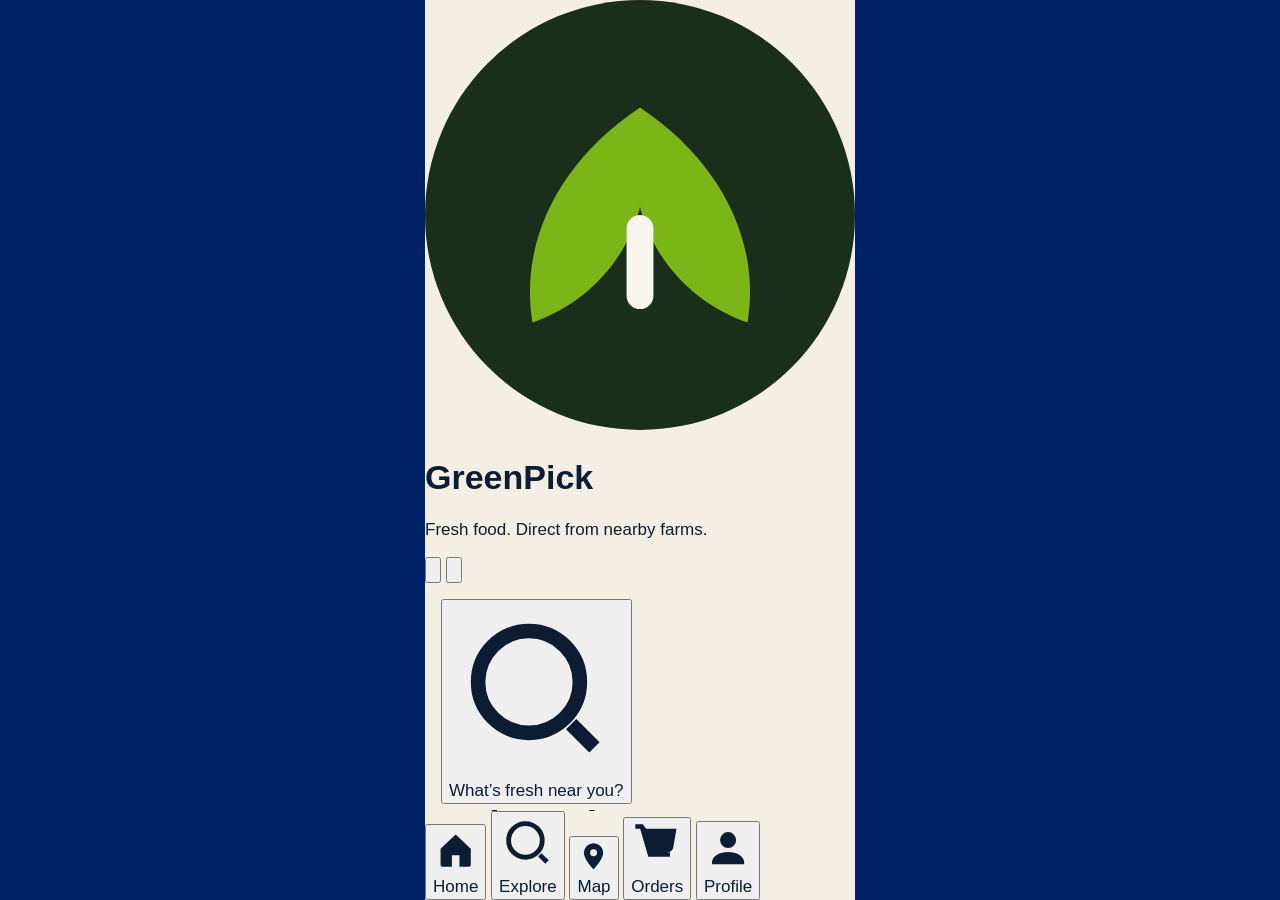
==== commit 5a9ae821: "GreenPick v12 index: brand, discovery, tabbar" ====
--- a/greenpick/index.html
+++ b/greenpick/index.html
@@ -3,7 +3,7 @@
 <head>
   <meta charset="utf-8" />
   <meta name="viewport" content="width=device-width, initial-scale=1, viewport-fit=cover" />
-  <meta name="theme-color" content="#003399" />
+  <meta name="theme-color" content="#1A2E1C" />
   <meta name="apple-mobile-web-app-capable" content="yes" />
   <meta name="mobile-web-app-capable" content="yes" />
   <meta name="apple-mobile-web-app-status-bar-style" content="black-translucent" />
@@ -11,214 +11,126 @@
   <link rel="manifest" href="./manifest.webmanifest" />
   <link rel="apple-touch-icon" href="./icon.svg" />
   <link rel="icon" href="./icon.svg" />
-  <link rel="stylesheet" href="https://fonts.googleapis.com/css2?family=Source+Serif+4:opsz,wght@8..60,500;8..60,600;8..60,700&family=Source+Sans+3:wght@400;500;600;700;800&display=swap" />
-  <link rel="stylesheet" href="./styles.css?v=eu11" />
-  <title>GreenPick · Fresh food near you</title>
+  <link rel="stylesheet" href="https://fonts.googleapis.com/css2?family=Fraunces:opsz,wght@9..144,500;9..144,600;9..144,700&family=Manrope:wght@400;500;600;700;800&display=swap" />
+  <link rel="stylesheet" href="./styles.css?v=gp12" />
+  <title>GreenPick</title>
 </head>
 <body>
-  <div id="grain" aria-hidden="true"></div>
   <div id="app">
-    <header class="mast">
-      <div class="mast-sky" aria-hidden="true"></div>
-      <div class="mast-plate">
-        <div class="mast-copy">
-          <p class="mast-kicker">GreenPick</p>
-          <h1 id="mast-title">Fresh food near you</h1>
+    <header class="top">
+      <div class="safe"></div>
+      <div class="brandbar">
+        <div class="brand">
+          <span class="mark" aria-hidden="true"><svg viewBox="0 0 32 32"><circle cx="16" cy="16" r="16" fill="#1A2E1C"/><path d="M16 8c6 4 9 10 8 16-4-1.4-7-4.6-8-8.6-1 4-4 7.2-8 8.6-1-6 2-12 8-16z" fill="#7CB518"/><rect x="15" y="16" width="2" height="7" rx="1" fill="#F7F4EE"/></svg></span>
+          <div><h1>GreenPick</h1><p class="tag">Fresh food. Direct from nearby farms.</p></div>
         </div>
-        <p class="mast-role"><span id="role-label">Buyer</span></p>
+        <div class="tools">
+          <button type="button" class="iconbtn" data-act="push" aria-label="Alerts"><svg viewBox="0 0 24 24"><path d="M12 22a2.2 2.2 0 0 0 2.1-1.6H9.9A2.2 2.2 0 0 0 12 22Zm7-5V11a7 7 0 1 0-14 0v6L3 19v1h18v-1l-2-2Z" fill="currentColor"/></svg></button>
+          <button type="button" class="iconbtn" data-act="go" data-go="screen-profile" aria-label="Profile"><svg viewBox="0 0 24 24"><path d="M12 12a4 4 0 1 0-4-4 4 4 0 0 0 4 4Zm0 2c-4 0-8 2-8 5v1h16v-1c0-3-4-5-8-5Z" fill="currentColor"/></svg></button>
+        </div>
       </div>
     </header>
-    <div id="gate" class="gate hidden" role="dialog" aria-labelledby="gate-title">
-      <div class="gate-card" id="gate-step"></div>
-    </div>
+    <div id="toast" class="toast hidden" role="status"></div>
     <div class="pager" id="pager">
       <section class="page" id="screen-home">
-        <p class="plain" id="home-intro">Local farmers list what they have ready today. You can see it, buy it, and collect it nearby.</p>
-        <div id="vegan-banner" class="hidden banner">Plant-based food near you</div>
-        <div id="hero-lot"></div>
-        <button type="button" class="btn mega" data-act="near-scan">What is fresh near me?</button>
-        <h3>More nearby</h3>
-        <div id="near-list" class="stack"></div>
-        <div class="alert-box">
-          <p class="alert-title">Nearby harvest alerts</p>
-          <p class="plain tight">We can tell you when a farmer nearby lists food.</p>
-          <label for="radius-sel">Look within</label>
-          <select id="radius-sel">
-            <option value="500">500 m</option>
-            <option value="1000" selected>1 km</option>
-            <option value="3000">3 km</option>
-            <option value="5000">5 km</option>
-            <option value="10000">10 km</option>
-          </select>
-          <button type="button" class="btn" data-act="push">Turn on alerts</button>
-          <div id="alert-msg"></div>
-        </div>
-        <div class="why">
-          <h3>Why this works</h3>
-          <ul class="why-list">
-            <li>Shorter food chain</li>
-            <li>Faster from harvest to table</li>
-            <li>Less unnecessary transport</li>
-            <li>Buy directly from the farmer</li>
-          </ul>
-          <button type="button" class="btn ghost" data-act="go" data-go="screen-more">How the food chain works</button>
-        </div>
-        <div class="eu-strip">
-          <p class="kicker">European food system · references</p>
-          <button type="button" class="linkrow" data-act="go" data-go="screen-more">Farm to Fork Strategy</button>
-          <button type="button" class="linkrow" data-act="go" data-go="screen-more">EU Organic Regulation 2018/848</button>
-          <button type="button" class="linkrow" data-act="go" data-go="screen-more">European Green Deal</button>
-          <button type="button" class="linkrow" data-act="go" data-go="screen-more">Potential European funding pathways</button>
-        </div>
+        <button type="button" class="search" data-act="go" data-go="screen-explore"><svg viewBox="0 0 24 24"><circle cx="11" cy="11" r="7" fill="none" stroke="currentColor" stroke-width="2"/><path d="M20 20l-3.2-3.2" stroke="currentColor" stroke-width="2" fill="none"/></svg><span>What’s fresh near you?</span></button>
+        <div class="chips" id="home-cats"></div>
+        <div class="rowhead"><h2>Fresh around you</h2><button type="button" class="textlink" data-act="go" data-go="screen-explore">See all</button></div>
+        <div id="home-hero"></div>
+        <div id="home-list" class="stack"></div>
+        <aside class="impact-strip"><p class="eyebrow">Ultra-short supply chain</p><div class="miles"><span>Farm</span><i></i><span id="miles-n">300 m</span><i></i><span>You</span></div><div class="mini"><div><b>Less distance</b><span>No warehouse hop</span></div><div><b>Less waste</b><span>Sold the same day</span></div><div><b>Direct pay</b><span>To the grower</span></div></div></aside>
+      </section>
+      <section class="page" id="screen-explore">
+        <h2>Explore</h2>
+        <label class="sr" for="q">Search</label>
+        <input id="q" type="search" placeholder="Search strawberries, honey, bread…" />
+        <div class="chips" id="explore-cats"></div>
+        <div id="explore-list" class="stack"></div>
       </section>
       <section class="page" id="screen-map">
-        <h2>Live local food map</h2>
-        <p class="plain">Pins stay slightly offset until you pay. Exact farm address opens on the receipt.</p>
-        <div class="mapbox"><iframe id="map-frame" title="Map of nearby farms" loading="lazy"></iframe></div>
-        <button type="button" class="btn" data-act="gps">Use my location</button>
-        <button type="button" class="btn ghost" data-act="near">I am at a stall</button>
+        <h2>Map</h2>
+        <p class="lede">Farms near you. Pins stay slightly offset until you pay.</p>
+        <div class="mapwrap"><div class="mapbox"><iframe id="map-frame" title="Nearby farms" loading="lazy"></iframe></div><div class="pinrow" id="pinrow"></div></div>
+        <div class="split2"><button type="button" class="btn" data-act="gps">Use my location</button><button type="button" class="btn ghost" data-act="near">I’m at a stall</button></div>
         <div id="geo-msg"></div>
-        <h3>Farms and harvests</h3>
-        <div id="farm-cards" class="stack"></div>
-        <h3>Alerts</h3>
-        <div id="notif-list" class="stack"></div>
+        <h3>Farms</h3><div id="farm-cards" class="stack"></div>
+        <h3>Alerts</h3><div id="notif-list" class="stack"></div>
       </section>
-      <section class="page" id="screen-buy">
-        <button type="button" class="btn ghost back" data-act="go" data-go="screen-home">Back to food near you</button>
-        <figure class="hero" id="buy-hero-wrap">
-          <img id="buy-hero" src="https://images.unsplash.com/photo-1464965911861-746a04b4bca6?auto=format&fit=crop&w=1200&q=70" width="1200" height="675" alt="Lot photograph" />
-          <figcaption class="cap" id="buy-cap">Pay to unlock the exact farm location</figcaption>
-        </figure>
-        <p class="kicker">Buy</p>
-        <h2 id="buy-title">Choose a harvest first</h2>
-        <p class="plain" id="buy-farm">Pick food on the home screen. The farm address stays closed until you pay.</p>
+      <section class="page" id="screen-orders">
+        <button type="button" class="btn ghost back" data-act="go" data-go="screen-home">Back to Home</button>
+        <figure class="hero" id="buy-hero-wrap"><img id="buy-hero" src="https://images.unsplash.com/photo-1464965911861-746a04b4bca6?auto=format&fit=crop&w=1200&q=70" width="1200" height="675" alt="" /><figcaption class="cap" id="buy-cap">Choose a harvest to buy</figcaption></figure>
+        <h2 id="buy-title">Your order</h2>
+        <p class="lede" id="buy-farm">Tap See &amp; buy on a card. The exact farm address opens after payment.</p>
         <input type="hidden" id="buy-pid" />
         <div id="buy-form" class="hidden">
-          <label for="buy-qty">How much (kg)</label>
-          <input id="buy-qty" type="number" min="1" value="1" inputmode="numeric" />
-          <label for="buy-km">Your travel in km</label>
-          <input id="buy-km" type="number" min="0.2" step="0.1" value="0.3" inputmode="decimal" />
+          <label for="buy-qty">Quantity (kg)</label><input id="buy-qty" type="number" min="1" value="1" inputmode="numeric" />
+          <label for="buy-km">Your trip (km)</label><input id="buy-km" type="number" min="0.2" step="0.1" value="0.3" inputmode="decimal" />
           <div id="quote-box"></div>
-          <label for="buy-pan">Card number · last digit 3 is declined</label>
-          <input id="buy-pan" inputmode="numeric" value="4242424242424242" autocomplete="off" />
+          <label for="buy-pan">Card · last digit 3 is declined</label><input id="buy-pan" inputmode="numeric" value="4242424242424242" autocomplete="off" />
           <button type="button" class="btn" data-act="pay">Pay and show farm location</button>
         </div>
-        <button type="button" class="btn ghost" data-act="go" data-go="screen-home" id="buy-empty-go">See food near you</button>
+        <button type="button" class="btn ghost" data-act="go" data-go="screen-home" id="buy-empty-go">Browse harvests</button>
         <div id="buy-msg"></div>
+        <h3>Receipts</h3><div id="order-list" class="stack"></div>
       </section>
-      <section class="page" id="screen-farm">
-        <h2>List today's harvest</h2>
-        <p class="plain">Take a photo. Say what you have, how much, and the price. That is enough.</p>
-        <div class="toggles">
-          <button type="button" class="btn ghost" data-act="role" data-role="CUSTOMER" id="role-c">I am buying</button>
-          <button type="button" class="btn ghost" data-act="role" data-role="FARMER" id="role-f">I am a farmer</button>
+      <section class="page" id="screen-profile">
+        <h2>Profile</h2>
+        <div class="split2"><button type="button" class="btn ghost" data-act="role" data-role="CUSTOMER" id="role-c">I’m buying</button><button type="button" class="btn ghost" data-act="role" data-role="FARMER" id="role-f">I grow food</button></div>
+        <div class="split2"><button type="button" class="btn ghost" data-act="simple" id="btn-simple">Simple Mode</button><button type="button" class="btn ghost" data-act="vegan" id="btn-vegan">Plant-based</button></div>
+        <label for="radius-sel">Alert radius</label>
+        <select id="radius-sel"><option value="500">500 m</option><option value="1000" selected>1 km</option><option value="3000">3 km</option><option value="5000">5 km</option><option value="10000">10 km</option></select>
+        <button type="button" class="btn" data-act="push">Turn on harvest alerts</button>
+        <div id="alert-msg"></div>
+        <div class="sell">
+          <h3>Sell what you grow</h3>
+          <p class="lede">Photo, name, kilos, price. Publish. No warehouse required.</p>
+          <img id="h-preview" class="photo hidden" alt="Harvest photograph" />
+          <label for="h-file">Photo</label><input id="h-file" type="file" accept="image/*" capture="environment" />
+          <label for="h-name">Product</label><input id="h-name" value="Strawberries" />
+          <div class="split2"><div><label for="h-stock">Kilos</label><input id="h-stock" type="number" value="3" inputmode="numeric" /></div><div><label for="h-price">€ / kg</label><input id="h-price" type="number" value="4.5" inputmode="decimal" /></div></div>
+          <label for="h-when">Harvested</label><input id="h-when" value="Today, 09:15" />
+          <label for="h-eu">Officially organic?</label>
+          <select id="h-eu"><option value="organic">EU Organic Certified</option><option value="conv">In conversion</option><option value="none" selected>Not certified</option></select>
+          <label for="h-cat">Category</label>
+          <select id="h-cat"><option>Fruit</option><option>Vegetable</option><option>Greens</option><option>Pantry</option><option>Bakery</option><option>Eggs</option><option>Honey</option><option>Dairy</option><option>Meat</option></select>
+          <label for="h-desc">Note</label><textarea id="h-desc">Picked this morning.</textarea>
+          <button type="button" class="btn" data-act="publish">Publish harvest</button>
+          <div id="h-msg"></div>
+          <h3>Handover</h3>
+          <label for="nfc-order">Order id</label><input id="nfc-order" placeholder="gp…" />
+          <label for="nfc-secret">Handover code</label><input id="nfc-secret" />
+          <button type="button" class="btn ghost" data-act="nfc">Verify handover</button>
+          <div id="nfc-msg"></div>
         </div>
-        <img id="h-preview" class="photo hidden" alt="Harvest photograph" />
-        <label for="h-file">Photograph</label>
-        <input id="h-file" type="file" accept="image/*" capture="environment" />
-        <label for="h-name">What do you have?</label>
-        <input id="h-name" value="Strawberries" />
-        <label for="h-stock">How much (kg)</label>
-        <input id="h-stock" type="number" value="3" inputmode="numeric" />
-        <label for="h-price">Price euro / kg</label>
-        <input id="h-price" type="number" value="9" inputmode="decimal" />
-        <label for="h-when">When was it harvested?</label>
-        <input id="h-when" value="Today, 09:15" />
-        <label for="h-eu">Is it officially organic?</label>
-        <select id="h-eu">
-          <option value="organic">Yes · EU Organic Certified (2018/848)</option>
-          <option value="conv">In conversion</option>
-          <option value="none">Not EU Organic Certified</option>
-        </select>
-        <label for="h-cat">Kind of food</label>
-        <select id="h-cat">
-          <option>Fruit</option>
-          <option>Vegetable</option>
-          <option>Greens</option>
-          <option>Pulses</option>
-          <option>Grains</option>
-          <option>Dairy</option>
-          <option>Eggs</option>
-          <option>Honey</option>
-          <option>Meat</option>
-        </select>
-        <label for="h-desc">Short note (optional)</label>
-        <textarea id="h-desc">Picked this morning. No cold store.</textarea>
-        <button type="button" class="btn" data-act="publish">Publish harvest</button>
-        <div id="h-msg"></div>
-        <h3>Hand over the order</h3>
-        <label for="nfc-order">Order id</label>
-        <input id="nfc-order" placeholder="gp…" />
-        <label for="nfc-secret">Handover code</label>
-        <input id="nfc-secret" />
-        <button type="button" class="btn ghost" data-act="nfc">Tap and verify</button>
-        <div id="nfc-msg"></div>
-      </section>
-      <section class="page" id="screen-more">
-        <h2>More</h2>
-        <div class="toggles">
-          <button type="button" class="btn ghost" data-act="simple" id="btn-simple">Simple Mode</button>
-          <button type="button" class="btn ghost" data-act="vegan" id="btn-vegan">Plant-based Mode</button>
+        <h3>How the chain works</h3>
+        <div class="chain"><div class="good"><b>GreenPick</b><span>Farm → nearby buyer</span></div><div><b>Typical long route</b><span>Farm → collector → warehouse → store → buyer</span></div></div>
+        <h3>European food system</h3>
+        <p class="fine">References only. GreenPick is not an EU body and is not EU-funded or endorsed.</p>
+        <div class="refs">
+          <a class="ref" href="https://food.ec.europa.eu/horizontal-topics/farm-fork-strategy_en" target="_blank" rel="noopener">Farm to Fork Strategy</a>
+          <a class="ref" href="https://commission.europa.eu/strategy-and-policy/priorities-2019-2024/european-green-deal_en" target="_blank" rel="noopener">European Green Deal</a>
+          <a class="ref" href="https://eur-lex.europa.eu/eli/reg/2018/848/oj" target="_blank" rel="noopener">EU Organic Regulation 2018/848</a>
+          <a class="ref" href="https://agriculture.ec.europa.eu/common-agricultural-policy_en" target="_blank" rel="noopener">Common Agricultural Policy</a>
+          <a class="ref" href="https://research-and-innovation.ec.europa.eu/funding/funding-opportunities/funding-programmes-and-open-calls/horizon-europe_en" target="_blank" rel="noopener">Horizon Europe</a>
+          <a class="ref" href="https://eic.ec.europa.eu/index_en" target="_blank" rel="noopener">EIC Accelerator</a>
+          <a class="ref" href="https://cinea.ec.europa.eu/programmes/life_en" target="_blank" rel="noopener">LIFE Programme</a>
+          <a class="ref" href="https://digital-strategy.ec.europa.eu/en/activities/digital-programme" target="_blank" rel="noopener">Digital Europe</a>
+          <a class="ref" href="https://agriculture.ec.europa.eu/common-agricultural-policy/rural-development_en" target="_blank" rel="noopener">EAFRD / rural development</a>
         </div>
-        <p class="plain" id="one-liner">This app shows fresh food that local farmers have available right now, so you can buy food directly from farms near you.</p>
-        <h3>Where did this food come from?</h3>
-        <div class="chain good"><p>This platform</p><ol><li>Farm</li><li>Nearby buyer</li></ol><p class="plain tight">Shorter route. Faster food. Fewer extra steps.</p></div>
-        <div class="chain long"><p>A typical long route (example)</p><ol><li>Farm</li><li>Collector</li><li>Warehouse</li><li>Store</li><li>Buyer</li></ol><p class="plain tight">Why move food 100 km when a crate may sit 300 m away? This is an example, not a claim about every shop.</p></div>
-        <h3>From harvest to table — fast</h3>
-        <div id="fresh-strip" class="cite"></div>
-        <h3>What is in season near Ankara · September</h3>
-        <p class="plain tight">Local autumn harvests in this region typically include grapes (Kalecik), apples, tomatoes (late Ayas), peppers and garden vegetables. Strawberries in the stall are a live listing, not a claim that they are peak season.</p>
-        <div class="season"><span>Grapes</span><span>Apples</span><span>Tomatoes</span><span>Peppers</span><span>Greens</span></div>
-        <h3>Farmer profiles</h3>
-        <div id="profile-list" class="stack"></div>
-        <h3>For restaurants and local kitchens</h3>
-        <p class="plain">Need a bulk crate? The list below matches a sample kitchen order of 20 kg tomatoes against nearby farms.</p>
-        <div id="b2b-list" class="stack"></div>
-        <h3>Cooperative mode</h3>
-        <p class="plain">A cooperative can list harvests for several small farms together, share one stall, and sell as a group. This demo treats the Ankara holdings as one short-chain group.</p>
-        <div id="coop-box" class="cite"></div>
-        <h3>Network numbers (this device)</h3>
+        <h3>This device</h3>
         <div id="impact-grid" class="statgrid"></div>
-        <p class="fine">Carbon figures are estimates using the method on the receipt: assumed 8 km shop trip minus your farm distance, times 0.12 kg CO2e/km, plus 0.35 kg handling. Not a verified life-cycle assessment. We do not call a purchase zero-carbon.</p>
-        <h3>European references</h3>
-        <p class="plain tight">GreenPick is not an EU body and is not described here as EU-funded or EU-endorsed.</p>
-        <article class="policy"><h4>Farm to Fork Strategy</h4><p>The Farm to Fork Strategy is the European Commission plan for a fairer, healthier, lower-impact food system. It sits inside the European Green Deal. This app uses the same idea in plain words: a short path from farm to table.</p><a class="ext" href="https://food.ec.europa.eu/horizontal-topics/farm-fork-strategy_en" target="_blank" rel="noopener">Official Commission page</a> <a class="ext" href="https://eur-lex.europa.eu/legal-content/EN/TXT/?uri=CELEX:52020DC0381" target="_blank" rel="noopener">COM(2020) 381 final on EUR-Lex</a></article>
-        <article class="policy"><h4>EU Organic Regulation 2018/848</h4><p>Regulation (EU) 2018/848 is the EU legal framework for organic production and labelling. Only lots marked EU Organic Certified use that label. Local or short-chain is not the same as organic.</p><a class="ext" href="https://eur-lex.europa.eu/eli/reg/2018/848/oj" target="_blank" rel="noopener">EUR-Lex · Regulation (EU) 2018/848</a> <a class="ext" href="https://agriculture.ec.europa.eu/farming/organic-farming/legislation_en" target="_blank" rel="noopener">Commission organics legislation page</a></article>
-        <article class="policy"><h4>European Green Deal</h4><p>The European Green Deal is the EU growth plan toward climate neutrality. Food systems sit inside that plan. Mention here is context, not a partnership claim.</p><a class="ext" href="https://commission.europa.eu/strategy-and-policy/priorities-2019-2024/european-green-deal_en" target="_blank" rel="noopener">Official Commission page</a></article>
-        <h3>Potential European funding pathways</h3>
-        <p class="plain">These are routes to investigate. None of the cards below means GreenPick has received, or is eligible for, that money. Eligibility depends on legal form, country, partners and call text.</p>
-        <div class="fund">
-          <article><h4>Horizon Europe</h4><p>Research and innovation on food systems, climate and digital tools.</p><p class="meta">Instrument: grants · Typical applicant: consortium · Stage: R&amp;I</p><a class="ext" href="https://research-and-innovation.ec.europa.eu/funding/funding-opportunities/funding-programmes-and-open-calls/horizon-europe_en" target="_blank" rel="noopener">Official page</a></article>
-          <article><h4>European Innovation Council</h4><p>Breakthrough and scale-up support for high-risk innovation, including Accelerator grant plus equity.</p><p class="meta">Instrument: grant / equity · Typical applicant: SME/startup · Stage: scale</p><a class="ext" href="https://eic.ec.europa.eu/index_en" target="_blank" rel="noopener">Official page</a></article>
-          <article><h4>Common Agricultural Policy</h4><p>National CAP Strategic Plans may cover farmer cooperation, rural innovation and digitalisation.</p><p class="meta">Instrument: national/regional CAP · Typical applicant: farmer, co-op · Stage: operations</p><a class="ext" href="https://agriculture.ec.europa.eu/common-agricultural-policy_en" target="_blank" rel="noopener">Official page</a></article>
-          <article><h4>Rural development / EAFRD tools</h4><p>Investigate rural innovation and cooperation measures in the relevant CAP plan.</p><p class="meta">Instrument: rural development · Typical applicant: rural actor · Stage: local</p><a class="ext" href="https://agriculture.ec.europa.eu/common-agricultural-policy/rural-development_en" target="_blank" rel="noopener">Official page</a></article>
-          <article><h4>European Regional Development Fund</h4><p>Possible relevance to regional digital and sustainable-development projects. Check the managing authority.</p><p class="meta">Instrument: ERDF · Typical applicant: public/private regional · Stage: regional</p><a class="ext" href="https://ec.europa.eu/regional_policy/funding/erdf_en" target="_blank" rel="noopener">Official page</a></article>
-          <article><h4>LIFE Programme</h4><p>Environment, climate action, circular economy. Only where a call matches measurable environmental work.</p><p class="meta">Instrument: grants · Typical applicant: consortium · Stage: environment</p><a class="ext" href="https://cinea.ec.europa.eu/programmes/life_en" target="_blank" rel="noopener">Official page</a></article>
-          <article><h4>Digital Europe Programme</h4><p>Digital infrastructure and ecosystems. Relevant only if the product becomes shared digital infrastructure.</p><p class="meta">Instrument: grants · Typical applicant: consortium · Stage: digital</p><a class="ext" href="https://digital-strategy.ec.europa.eu/en/activities/digital-programme" target="_blank" rel="noopener">Official page</a></article>
-          <article><h4>InvestEU</h4><p>Guarantees and financing through implementing partners. Investigate. Do not assume access.</p><p class="meta">Instrument: guarantee / finance · Typical applicant: via intermediary · Stage: scale</p><a class="ext" href="https://investeu.europa.eu/index_en" target="_blank" rel="noopener">Official page</a></article>
-          <article><h4>EIB / EIF</h4><p>Possible financing or guarantees through banks and funds. Always via an intermediary.</p><p class="meta">Instrument: loan / guarantee · Typical applicant: via bank/fund · Stage: later</p><a class="ext" href="https://www.eib.org/en/index.htm" target="_blank" rel="noopener">EIB</a> <a class="ext" href="https://www.eif.org/" target="_blank" rel="noopener">EIF</a></article>
-        </div>
-        <h3>Your receipts</h3>
-        <div id="order-list" class="stack"></div>
-        <button type="button" class="btn ghost" data-act="reset">Reset this demo</button>
-        <p class="colophon">GreenPick · Fresh food. Nearby farms. Minimal distance.</p>
+        <p class="fine">CO2e on receipts is an estimate: assumed 8 km shop trip minus farm distance × 0.12 kg/km + 0.35 kg handling. Not a life-cycle study.</p>
+        <button type="button" class="btn ghost" data-act="reset">Reset demo</button>
       </section>
     </div>
-    <footer class="foot">
-      <nav class="rail" id="dock" aria-label="Main">
-        <button type="button" data-go="screen-home" class="on">Home</button>
-        <button type="button" data-go="screen-map">Map</button>
-        <button type="button" data-go="screen-buy">Buy</button>
-        <button type="button" data-go="screen-farm">List</button>
-        <button type="button" data-go="screen-more">More</button>
-      </nav>
-      <div class="imprint">
-        <p class="imprint-title">GreenPick</p>
-        <p class="imprint-line">Fresh food from farms near you</p>
-      </div>
-      <div class="foot-sky" aria-hidden="true"></div>
-    </footer>
+    <nav class="tabbar" id="dock" aria-label="Main">
+      <button type="button" data-go="screen-home" class="on"><svg viewBox="0 0 24 24"><path d="M4 11.5 12 4l8 7.5V20a1 1 0 0 1-1 1h-5v-6H10v6H5a1 1 0 0 1-1-1Z" fill="currentColor"/></svg>Home</button>
+      <button type="button" data-go="screen-explore"><svg viewBox="0 0 24 24"><circle cx="11" cy="11" r="7" fill="none" stroke="currentColor" stroke-width="2"/><path d="M20 20l-3-3" stroke="currentColor" stroke-width="2"/></svg>Explore</button>
+      <button type="button" data-go="screen-map"><svg viewBox="0 0 24 24"><path d="M12 22s7-7.2 7-12a7 7 0 1 0-14 0c0 4.8 7 12 7 12Zm0-9.5A2.5 2.5 0 1 1 14.5 10 2.5 2.5 0 0 1 12 12.5Z" fill="currentColor"/></svg>Map</button>
+      <button type="button" data-go="screen-orders"><svg viewBox="0 0 24 24"><path d="M7 4h14l-1.4 8.2A3 3 0 0 1 16.6 15H9.2L7 4Zm0 0L5.4 2H2v2h2.2L8 17h10v-2H9.2" fill="currentColor"/></svg>Orders</button>
+      <button type="button" data-go="screen-profile"><svg viewBox="0 0 24 24"><path d="M12 12a4 4 0 1 0-4-4 4 4 0 0 0 4 4Zm0 2c-4 0-8 2-8 5v1h16v-1c0-3-4-5-8-5Z" fill="currentColor"/></svg>Profile</button>
+    </nav>
   </div>
-  <script src="./app.js?v=eu11"></script>
+  <script src="./app.js?v=gp12"></script>
 </body>
 </html>
--- a/greenpick/styles.css
+++ b/greenpick/styles.css
@@ -1,11 +1,11 @@
-/* GreenPick — EU field dossier */
+/* GreenPick nearby harvest */
 :root {
   --eu: #003399;
   --eu-deep: #002266;
   --gold: #FFCC00;
   --paper: #F4EFE4;
   --ink: #0B1C33;
-  --mute: #4A5A70;
+  --mute: #3D4D63;
   --leaf: #1B7A4E;
   --leaf-2: #14603D;
   --clay: #C45A1A;
@@ -14,119 +14,47 @@
   --safe-b: env(safe-area-inset-bottom, 0px);
   --display: "Source Serif 4", "Times New Roman", serif;
   --ui: "Source Sans 3", "Segoe UI", sans-serif;
-  --rule: 1px solid rgba(255,204,0,.85);
 }
 * { box-sizing: border-box; -webkit-tap-highlight-color: transparent; }
 html, body {
   margin: 0; height: 100%; height: 100dvh; overflow: hidden;
   background: var(--eu-deep); color: var(--ink); font-family: var(--ui);
+  font-size: 17px;
 }
 @supports (-webkit-touch-callout: none) {
   html, body, #app { height: -webkit-fill-available; }
 }
 button { cursor: pointer; font: inherit; color: inherit; }
-img { max-width: 100%; height: auto; display: block; vertical-align: middle; }
+img { max-width: 100%; height: auto; display: block; }
 #grain {
   position: fixed; inset: 0; pointer-events: none; z-index: 0;
-  background:
-    radial-gradient(1200px 700px at 50% -10%, #0044cc 0%, var(--eu-deep) 55%),
-    repeating-linear-gradient(0deg, rgba(255,255,255,.03) 0 1px, transparent 1px 3px);
+  background: radial-gradient(1200px 700px at 50% -10%, #0044cc 0%, var(--eu-deep) 55%);
 }
 #app {
   position: relative; z-index: 1; width: 100%; max-width: 430px; margin: 0 auto;
   height: 100%; height: 100dvh; display: grid;
   grid-template-rows: auto minmax(0,1fr) auto; overflow: hidden;
-  background:
-    radial-gradient(circle at 92% 18%, rgba(0,51,153,.07), transparent 28%),
-    var(--paper);
+  background: var(--paper);
 }
-
-.mast {
-  background: var(--paper);
-  color: var(--ink);
-  padding: 0;
+.mast { background: var(--paper); color: var(--ink); padding: 0; }
+.mast-sky { height: calc(4px + var(--safe-t)); background: var(--eu); }
+.mast-plate {
+  display: flex; align-items: center; justify-content: space-between;
+  gap: 12px; padding: 10px 16px 10px;
+  border-bottom: 1px solid var(--line);
 }
-.mast-sky {
-  height: calc(4px + var(--safe-t));
-  background: var(--eu);
-}
-.mast-plate {
-  display: flex;
-  align-items: flex-end;
-  justify-content: space-between;
-  gap: 12px;
-  padding: 12px 16px 10px;
-}
-.mast-brand {
-  display: flex;
-  align-items: center;
-  gap: 12px;
-  min-width: 0;
-}
-.mast-mark {
-  flex: 0 0 42px;
-  width: 42px;
-  height: 28px;
-  background: var(--eu);
-}
-.mast-mark .flag {
-  display: block;
-  width: 100%;
-  height: 100%;
-}
-.mast-copy { min-width: 0; }
 .mast-kicker {
-  margin: 0;
-  font-size: 9px;
-  font-weight: 600;
-  letter-spacing: .2em;
-  text-transform: uppercase;
-  color: var(--eu);
+  margin: 0; font-size: 11px; font-weight: 700; letter-spacing: .16em;
+  text-transform: uppercase; color: var(--eu);
 }
 .mast h1 {
-  margin: 1px 0 0;
-  font-family: var(--display);
-  font-size: 22px;
-  font-weight: 600;
-  letter-spacing: .005em;
-  line-height: 1.05;
-  color: var(--ink);
-}
-.mast-sub {
-  margin: 3px 0 0;
-  font-size: 11px;
-  line-height: 1.2;
-  color: var(--mute);
-  letter-spacing: .02em;
+  margin: 2px 0 0; font-family: var(--display); font-size: 22px; font-weight: 600;
+  letter-spacing: .01em; line-height: 1.15; color: var(--ink);
 }
 .mast-role {
-  margin: 0 0 2px;
-  padding: 0 0 0 12px;
-  border-left: 1px solid var(--line);
-  font-size: 10px;
-  font-weight: 600;
-  letter-spacing: .14em;
-  text-transform: uppercase;
-  color: var(--eu);
-  white-space: nowrap;
-  align-self: center;
+  margin: 0; padding: 6px 10px; border: 1px solid var(--line);
+  font-size: 13px; font-weight: 700; color: var(--eu); white-space: nowrap;
 }
-.mast-meta {
-  display: flex;
-  flex-wrap: wrap;
-  align-items: center;
-  gap: 6px 7px;
-  margin: 0;
-  padding: 7px 16px 8px;
-  border-top: 1px solid var(--line);
-  border-bottom: 1px solid var(--line);
-  font-size: 10px;
-  letter-spacing: .045em;
-  color: var(--mute);
-  background: #faf7f0;
-}
-.mast-meta .sep { color: var(--gold); }
-
 .pager {
   min-height: 0; display: flex; overflow-x: auto; overflow-y: hidden;
   scroll-snap-type: x mandatory; scrollbar-width: none; -webkit-overflow-scrolling: touch;
@@ -136,218 +64,124 @@
 .page {
   flex: 0 0 100%; width: 100%; min-width: 100%; height: 100%; min-height: 0;
   overflow-y: auto; overflow-x: hidden; scroll-snap-align: start; scroll-snap-stop: always;
-  padding: 14px 16px 28px;
+  padding: 16px 16px 32px;
 }
 .kicker {
-  margin: 0 0 4px; font-size: 10px; font-weight: 700; letter-spacing: .18em;
+  margin: 0 0 6px; font-size: 13px; font-weight: 700; letter-spacing: .12em;
   text-transform: uppercase; color: var(--eu);
 }
 h2 {
-  margin: 0 0 8px; font-family: var(--display); font-size: 26px; font-weight: 700;
+  margin: 0 0 10px; font-family: var(--display); font-size: 28px; font-weight: 700;
   letter-spacing: -.02em; line-height: 1.15; color: var(--ink);
 }
 h3 {
-  margin: 18px 0 8px; font-size: 12px; font-weight: 700; letter-spacing: .14em;
+  margin: 22px 0 10px; font-size: 15px; font-weight: 800; letter-spacing: .08em;
   text-transform: uppercase; color: var(--eu); border-bottom: 1px solid var(--line); padding-bottom: 6px;
 }
-.lede { margin: 0 0 12px; color: var(--mute); font-size: 14px; line-height: 1.5; }
-.hint { margin: 8px 0 0; color: var(--mute); font-size: 12px; }
-.pills { display: flex; flex-wrap: wrap; gap: 6px; margin: 0 0 12px; }
-.pill {
-  padding: 4px 8px; font-size: 10px; font-weight: 700; letter-spacing: .08em;
-  text-transform: uppercase; border: 1px solid var(--line); color: var(--ink); background: #fff;
-}
-.pill.gold { background: var(--gold); border-color: #e0b400; color: var(--ink); }
-.split { display: grid; grid-template-columns: 1fr 1fr; gap: 8px; }
+h4 { margin: 0 0 6px; font-family: var(--display); font-size: 20px; }
+.plain { margin: 0 0 14px; color: var(--ink); font-size: 17px; line-height: 1.45; }
+.plain.tight { margin: 0 0 8px; color: var(--mute); }
+.fine { margin: 8px 0 0; font-size: 13px; line-height: 1.45; color: var(--mute); }
+.banner { background: var(--leaf); color: #fff; font-weight: 800; padding: 10px 12px; margin: 0 0 12px; }
 .btn {
   display: flex; align-items: center; justify-content: center; width: 100%;
-  min-height: 46px; margin-top: 8px; padding: 0 12px; border: 0;
-  background: var(--eu); color: #fff; font-weight: 700; letter-spacing: .06em;
-  text-transform: uppercase; font-size: 12px; box-shadow: 0 3px 0 var(--eu-deep);
+  min-height: 52px; margin-top: 10px; padding: 0 14px; border: 0;
+  background: var(--eu); color: #fff; font-weight: 800; letter-spacing: .04em;
+  font-size: 17px; box-shadow: 0 3px 0 var(--eu-deep);
 }
+.btn.mega { min-height: 58px; font-size: 18px; background: var(--leaf); box-shadow: 0 3px 0 var(--leaf-2); }
 .btn.ghost { background: #fff; color: var(--eu); border: 2px solid var(--eu); box-shadow: none; }
 .btn.on { background: var(--leaf); box-shadow: 0 3px 0 var(--leaf-2); color: #fff; border: 0; }
+.btn.back { margin: 0 0 12px; }
 .btn:active { transform: translateY(2px); box-shadow: none; }
-.btn[disabled] { opacity: .45; pointer-events: none; }
-label {
-  display: block; margin: 10px 0 4px; font-size: 11px; font-weight: 700;
-  letter-spacing: .1em; text-transform: uppercase; color: var(--eu);
+label { display: block; margin: 12px 0 6px; font-size: 15px; font-weight: 700; color: var(--eu); }
+input, select, textarea {
+  width: 100%; border: 2px solid var(--line); background: #fff; color: var(--ink);
+  padding: 12px 12px; font-size: 18px; font-family: var(--ui); -webkit-appearance: none;
 }
-input, select, textarea {
-  width: 100%; border: 1.5px solid var(--line); background: #fff; color: var(--ink);
-  padding: 11px 12px; font-size: 16px; font-family: var(--ui); -webkit-appearance: none;
+textarea { min-height: 72px; font-size: 17px; }
+.stack { display: flex; flex-direction: column; gap: 12px; }
+.toggles { display: grid; grid-template-columns: 1fr 1fr; gap: 8px; margin: 0 0 12px; }
+.toggles .btn { margin-top: 0; min-height: 48px; font-size: 15px; }
+.hero-lot { background: #fff; border: 2px solid var(--eu); overflow: hidden; margin: 0 0 14px; }
+.hero-lot .media { aspect-ratio: 16 / 10; background: #d9d2c4; }
+.hero-lot img { width: 100%; height: 100%; object-fit: cover; display: block; }
+.hero-lot .body { padding: 14px; }
+.hero-lot h2 { font-size: 26px; margin: 0 0 8px; }
+.hero-lot .facts { margin: 0; padding: 0; list-style: none; }
+.hero-lot .facts li { font-size: 17px; padding: 4px 0; border-bottom: 1px solid var(--line); }
+.hero-lot .facts li:last-child { border-bottom: 0; }
+.hero-lot .btn { margin-top: 12px; }
+.card { position: relative; background: #fff; border: 2px solid var(--line); overflow: hidden; padding: 0 0 12px; }
+.card::before { content: ""; position: absolute; left: 0; top: 0; bottom: 0; width: 4px; background: var(--eu); }
+.card .media { margin: 0; width: 100%; aspect-ratio: 16 / 10; background: #d9d2c4; overflow: hidden; }
+.card .shot, .card .media img { width: 100%; height: 100%; object-fit: cover; object-position: center; display: block; }
+.card .body { padding: 12px 12px 0 14px; }
+.card .row { display: flex; justify-content: space-between; gap: 8px; align-items: baseline; }
+.card strong { font-family: var(--display); font-size: 20px; line-height: 1.2; }
+.card .btn { width: calc(100% - 26px); margin: 10px 12px 0 14px; }
+.price { font-weight: 800; color: var(--eu); font-variant-numeric: tabular-nums; }
+.meta { margin: 4px 0 0; color: var(--mute); font-size: 15px; line-height: 1.4; }
+.stamp { display: inline-block; margin-top: 8px; padding: 4px 8px; font-size: 13px; font-weight: 800; border: 2px solid var(--eu); color: var(--eu); }
+.stamp.gold { border-color: #b89400; color: #5c4a00; background: #fff6c8; }
+.dist { display: inline-block; font-weight: 800; color: var(--eu); font-size: 18px; }
+.alert-box { background: #fff; border: 2px solid var(--line); padding: 14px; margin: 16px 0 0; }
+.alert-title { margin: 0 0 6px; font-family: var(--display); font-size: 20px; font-weight: 700; }
+.why { margin-top: 8px; }
+.why-list { margin: 0 0 8px; padding-left: 20px; font-size: 17px; line-height: 1.5; }
+.eu-strip { margin-top: 8px; }
+.linkrow {
+  display: block; width: 100%; text-align: left; background: #fff; border: 2px solid var(--line);
+  padding: 14px 12px; margin: 0 0 8px; font-size: 16px; font-weight: 700; color: var(--eu);
 }
-textarea { min-height: 72px; }
-.stack { display: flex; flex-direction: column; gap: 12px; }
-
-.card {
-  position: relative;
-  background: #fff; border: 1.5px solid var(--line);
-  box-shadow: 0 1px 0 rgba(11,28,51,.06);
-  overflow: hidden;
-  padding: 0 0 12px;
-}
-.card::before {
-  content: ""; position: absolute; left: 0; top: 0; bottom: 0; width: 3px;
-  background: var(--eu); z-index: 2;
-}
-.card .media {
-  margin: 0; width: 100%; aspect-ratio: 16 / 10;
-  background: #d9d2c4; overflow: hidden;
-}
-.card .shot,
-.card .media img {
-  width: 100%; height: 100%; aspect-ratio: 16 / 10;
-  object-fit: cover; object-position: center; display: block;
-}
-.card .body { padding: 10px 12px 0 14px; }
-.card .row { display: flex; justify-content: space-between; gap: 8px; align-items: baseline; }
-.card strong { font-family: var(--display); font-size: 17px; line-height: 1.2; }
-.card .btn { width: calc(100% - 26px); margin: 10px 12px 0 14px; }
-.price { font-weight: 700; color: var(--eu); font-variant-numeric: tabular-nums; }
-.meta { margin: 4px 0 0; color: var(--mute); font-size: 13px; line-height: 1.4; }
-.stamp {
-  display: inline-block; margin-top: 8px; padding: 3px 7px; font-size: 10px; font-weight: 700;
-  letter-spacing: .08em; text-transform: uppercase; border: 1.5px solid var(--eu); color: var(--eu);
-}
-.stamp.gold { border-color: #b89400; color: #7a6400; background: #fff6c8; }
-
-.seals { display: grid; grid-template-columns: repeat(3,1fr); gap: 8px; margin: 14px 0 4px; }
-.seal { text-align: center; }
-.seal svg { width: 52px; height: 52px; display: block; margin: 0 auto 6px; }
-.seal span { display: block; font-size: 10px; font-weight: 600; color: var(--mute); line-height: 1.25; }
-
-.mapbox { height: 180px; border: 2px solid var(--eu); margin: 0 0 10px; overflow: hidden; position: relative; background: #e8e4d8; }
+.mapbox { height: 200px; border: 2px solid var(--eu); margin: 0 0 12px; overflow: hidden; background: #e8e4d8; }
 .mapbox iframe { width: 100%; height: 100%; border: 0; }
 .photo { width: 100%; max-height: 180px; object-fit: cover; display: block; margin: 0 0 8px; border: 2px solid var(--eu); }
 .hidden { display: none !important; }
-.note, .ok, .err, .lock {
-  padding: 12px; margin: 10px 0 0; font-size: 13px; line-height: 1.45; background: #fff; border: 1.5px solid var(--line);
-}
+.note, .ok, .err, .lock { padding: 14px; margin: 10px 0 0; font-size: 16px; line-height: 1.45; background: #fff; border: 2px solid var(--line); }
 .ok { border-color: var(--leaf); background: #eef7f1; }
 .err { border-color: var(--clay); background: #fdf1ea; }
 .lock { color: var(--mute); }
-.quote { background: #fff; border: 1.5px dashed var(--eu); padding: 10px 12px; margin: 10px 0; }
-.quote .line { display: flex; justify-content: space-between; padding: 5px 0; border-bottom: 1px dotted var(--line); font-size: 14px; }
-.quote .line:last-child { border-bottom: 0; font-weight: 700; }
-.statgrid { display: grid; grid-template-columns: 1fr 1fr; gap: 8px; margin: 0 0 14px; }
-.stat { background: #fff; border: 1.5px solid var(--line); padding: 12px; }
-.stat span { display: block; font-size: 10px; font-weight: 700; letter-spacing: .12em; text-transform: uppercase; color: var(--eu); }
+.quote { background: #fff; border: 2px dashed var(--eu); padding: 12px; margin: 10px 0; }
+.quote .line { display: flex; justify-content: space-between; padding: 6px 0; border-bottom: 1px dotted var(--line); font-size: 16px; }
+.quote .line:last-child { border-bottom: 0; font-weight: 800; }
+.statgrid { display: grid; grid-template-columns: 1fr 1fr; gap: 8px; margin: 0 0 10px; }
+.stat { background: #fff; border: 2px solid var(--line); padding: 12px; }
+.stat span { display: block; font-size: 12px; font-weight: 800; letter-spacing: .08em; text-transform: uppercase; color: var(--eu); }
 .stat b { display: block; margin-top: 4px; font-family: var(--display); font-size: 24px; }
-.eu-card {
-  display: flex; gap: 10px; align-items: center; background: var(--eu); color: #fff; padding: 12px; margin: 8px 0 4px;
-}
-.eu-card-flag { flex: 0 0 auto; width: 56px; }
-.eu-card-flag svg { display: block; width: 56px; height: 38px; }
-.eu-card strong { display: block; color: var(--gold); font-size: 13px; letter-spacing: .08em; text-transform: uppercase; }
-.eu-card p { margin: 4px 0 0; font-size: 12px; line-height: 1.4; color: #e8eefc; }
-.colophon { margin: 16px 0 4px; text-align: center; font-size: 11px; color: var(--mute); }
-
-.foot {
-  background: var(--paper);
-  padding: 0;
-}
-.rail {
-  display: grid;
-  grid-template-columns: repeat(5, 1fr);
-  margin: 0;
-  padding: 0 8px;
-  border-top: 1px solid var(--line);
-}
-.rail button {
-  position: relative;
-  background: none;
-  border: 0;
-  color: var(--mute);
-  min-height: 46px;
-  padding: 12px 2px 11px;
-  font-size: 10px;
-  font-weight: 600;
-  letter-spacing: .1em;
-  text-transform: uppercase;
-}
-.rail button.on {
-  color: var(--eu);
-  font-weight: 700;
-}
-.rail button.on::after {
-  content: "";
-  position: absolute;
-  left: 18%;
-  right: 18%;
-  bottom: 0;
-  height: 2px;
-  background: var(--gold);
-}
-.imprint {
-  display: flex;
-  flex-wrap: wrap;
-  align-items: baseline;
-  justify-content: center;
-  gap: 8px;
-  padding: 7px 16px 8px;
-  border-top: 1px solid var(--line);
-  text-align: center;
-}
-.imprint-title {
-  margin: 0;
-  font-family: var(--display);
-  font-size: 12px;
-  font-weight: 600;
-  letter-spacing: .02em;
-  color: var(--ink);
-  line-height: 1.2;
-}
-.imprint-line {
-  margin: 0;
-  font-size: 10px;
-  letter-spacing: .05em;
-  color: var(--mute);
-}
-.foot-sky {
-  height: calc(3px + var(--safe-b));
-  background: var(--eu);
-}
-code { font-family: ui-monospace, Menlo, monospace; font-size: 12px; word-break: break-all; }
-button:focus-visible, input:focus-visible, select:focus-visible { outline: 2px solid var(--gold); outline-offset: 2px; }
-
-.cite {
-  margin: 0 0 12px; padding: 8px 10px;
-  font-size: 11px; letter-spacing: .03em; color: var(--eu); line-height: 1.4;
-  background: #fff; border-left: 4px solid var(--gold);
-  border-top: 1px solid var(--line); border-right: 1px solid var(--line); border-bottom: 1px solid var(--line);
-}
-
-.hero {
-  margin: 0 0 14px; border: 2px solid var(--eu); overflow: hidden;
-  position: relative; background: #002266;
-  aspect-ratio: 16 / 9;
-}
-.hero img {
-  width: 100%; height: 100%; object-fit: cover; object-position: center;
-  display: block; filter: saturate(1.04) contrast(1.03);
-}
-.hero .cap,
-.flagplate .cap {
-  position: absolute; left: 0; right: 0; bottom: 0; padding: 8px 10px;
-  background: linear-gradient(transparent, rgba(0,34,102,.88));
-  color: #fff; font-size: 11px; font-weight: 600; letter-spacing: .08em; text-transform: uppercase;
-}
-
-.flagplate {
-  margin: 0 0 14px; border: 2px solid var(--gold); overflow: hidden;
-  position: relative; background: #003399; aspect-ratio: 3 / 2;
-}
-.flagplate .flag-lg { width: 100%; height: 100%; display: block; }
-
-.essay {
-  display: grid; grid-template-columns: 1fr 1fr; gap: 8px; margin: 0 0 14px;
-}
-.essay figure { margin: 0; background: #fff; border: 1.5px solid var(--line); }
-.essay img {
-  width: 100%; aspect-ratio: 4 / 3; object-fit: cover; object-position: center; display: block;
-}
-.essay figcaption {
-  padding: 6px 8px; font-size: 10px; font-weight: 700; letter-spacing: .08em;
-  text-transform: uppercase; color: var(--eu);
-}
+.cite { margin: 0 0 12px; padding: 12px; font-size: 15px; color: var(--eu); line-height: 1.45; background: #fff; border-left: 4px solid var(--gold); border-top: 1px solid var(--line); border-right: 1px solid var(--line); border-bottom: 1px solid var(--line); }
+.hero { margin: 0 0 14px; border: 2px solid var(--eu); overflow: hidden; position: relative; background: #002266; aspect-ratio: 16 / 9; }
+.hero img { width: 100%; height: 100%; object-fit: cover; object-position: center; display: block; }
+.hero .cap { position: absolute; left: 0; right: 0; bottom: 0; padding: 10px 12px; background: linear-gradient(transparent, rgba(0,34,102,.88)); color: #fff; font-size: 14px; font-weight: 700; }
+.chain { background: #fff; border: 2px solid var(--line); padding: 12px; margin: 0 0 10px; }
+.chain.good { border-color: var(--leaf); }
+.chain p { margin: 0 0 8px; font-weight: 800; }
+.chain ol { margin: 0; padding-left: 22px; }
+.season { display: flex; flex-wrap: wrap; gap: 8px; margin: 0 0 12px; }
+.season span { background: #fff; border: 2px solid var(--line); padding: 8px 10px; font-weight: 700; }
+.policy, .fund article { background: #fff; border: 2px solid var(--line); padding: 14px; margin: 0 0 10px; }
+.policy p, .fund article p { margin: 0 0 8px; font-size: 16px; line-height: 1.45; }
+.ext { display: inline-block; margin: 4px 10px 0 0; color: var(--eu); font-weight: 700; font-size: 15px; }
+.colophon { margin: 16px 0 4px; text-align: center; font-size: 14px; color: var(--mute); }
+.foot { background: var(--paper); padding: 0; }
+.rail { display: grid; grid-template-columns: repeat(5, 1fr); margin: 0; padding: 0 4px; border-top: 1px solid var(--line); }
+.rail button { position: relative; background: none; border: 0; color: var(--mute); min-height: 52px; padding: 10px 2px; font-size: 13px; font-weight: 800; }
+.rail button.on { color: var(--eu); }
+.rail button.on::after { content: ""; position: absolute; left: 16%; right: 16%; bottom: 0; height: 3px; background: var(--gold); }
+.imprint { display: flex; flex-wrap: wrap; align-items: baseline; justify-content: center; gap: 8px; padding: 6px 16px 8px; border-top: 1px solid var(--line); text-align: center; }
+.imprint-title { margin: 0; font-family: var(--display); font-size: 14px; font-weight: 600; }
+.imprint-line { margin: 0; font-size: 12px; color: var(--mute); }
+.foot-sky { height: calc(3px + var(--safe-b)); background: var(--eu); }
+code { font-family: ui-monospace, Menlo, monospace; font-size: 14px; word-break: break-all; }
+button:focus-visible, input:focus-visible, select:focus-visible { outline: 3px solid var(--gold); outline-offset: 2px; }
+.gate { position: absolute; inset: 0; z-index: 5; background: var(--paper); display: flex; align-items: stretch; justify-content: center; }
+.gate-card { padding: 24px 18px; width: 100%; overflow-y: auto; }
+.gate h2 { font-size: 30px; }
+.choice { display: flex; flex-wrap: wrap; gap: 8px; margin: 0 0 14px; }
+.choice button { border: 2px solid var(--line); background: #fff; padding: 12px 14px; font-size: 16px; font-weight: 700; }
+.choice button.on { border-color: var(--eu); background: #e8eefc; color: var(--eu); }
+html.simple { font-size: 19px; }
+html.simple .mast h1 { font-size: 24px; }
+html.simple h2 { font-size: 30px; }
+html.simple .btn { min-height: 56px; font-size: 18px; }
+html.simple .rail button { font-size: 14px; min-height: 56px; }
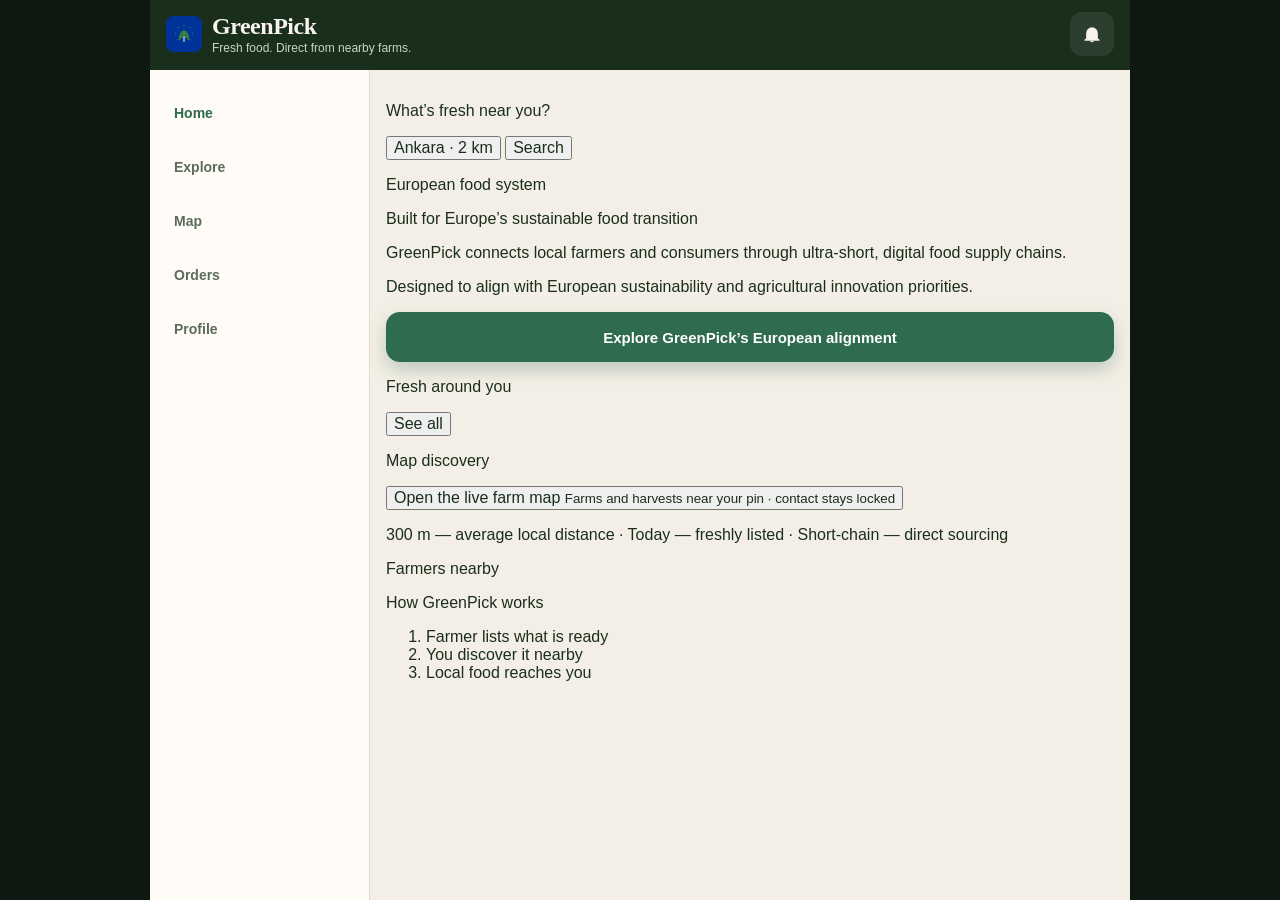
==== commit a3774b1e: "GreenPick v13 Home structure" ====
--- a/greenpick/index.html
+++ b/greenpick/index.html
@@ -3,16 +3,17 @@
 <head>
   <meta charset="utf-8" />
   <meta name="viewport" content="width=device-width, initial-scale=1, viewport-fit=cover" />
-  <meta name="theme-color" content="#1A2E1C" />
+  <meta name="theme-color" content="#003399" />
   <meta name="apple-mobile-web-app-capable" content="yes" />
   <meta name="mobile-web-app-capable" content="yes" />
   <meta name="apple-mobile-web-app-status-bar-style" content="black-translucent" />
   <meta name="apple-mobile-web-app-title" content="GreenPick" />
+  <meta name="description" content="GreenPick connects local farmers and consumers through ultra-short, digital food supply chains." />
   <link rel="manifest" href="./manifest.webmanifest" />
   <link rel="apple-touch-icon" href="./icon.svg" />
   <link rel="icon" href="./icon.svg" />
   <link rel="stylesheet" href="https://fonts.googleapis.com/css2?family=Fraunces:opsz,wght@9..144,500;9..144,600;9..144,700&family=Manrope:wght@400;500;600;700;800&display=swap" />
-  <link rel="stylesheet" href="./styles.css?v=gp12" />
+  <link rel="stylesheet" href="./styles.css?v=gp13" />
   <title>GreenPick</title>
 </head>
 <body>
@@ -21,116 +22,181 @@
       <div class="safe"></div>
       <div class="brandbar">
         <div class="brand">
-          <span class="mark" aria-hidden="true"><svg viewBox="0 0 32 32"><circle cx="16" cy="16" r="16" fill="#1A2E1C"/><path d="M16 8c6 4 9 10 8 16-4-1.4-7-4.6-8-8.6-1 4-4 7.2-8 8.6-1-6 2-12 8-16z" fill="#7CB518"/><rect x="15" y="16" width="2" height="7" rx="1" fill="#F7F4EE"/></svg></span>
-          <div><h1>GreenPick</h1><p class="tag">Fresh food. Direct from nearby farms.</p></div>
-        </div>
-        <div class="tools">
-          <button type="button" class="iconbtn" data-act="push" aria-label="Alerts"><svg viewBox="0 0 24 24"><path d="M12 22a2.2 2.2 0 0 0 2.1-1.6H9.9A2.2 2.2 0 0 0 12 22Zm7-5V11a7 7 0 1 0-14 0v6L3 19v1h18v-1l-2-2Z" fill="currentColor"/></svg></button>
-          <button type="button" class="iconbtn" data-act="go" data-go="screen-profile" aria-label="Profile"><svg viewBox="0 0 24 24"><path d="M12 12a4 4 0 1 0-4-4 4 4 0 0 0 4 4Zm0 2c-4 0-8 2-8 5v1h16v-1c0-3-4-5-8-5Z" fill="currentColor"/></svg></button>
-        </div>
+          <img class="mark" src="./icon.svg" width="36" height="36" alt="" />
+          <div>
+            <h1>GreenPick</h1>
+            <p class="tag">Fresh food. Direct from nearby farms.</p>
+          </div>
+        </div>
+        <button type="button" class="iconbtn" data-act="push" aria-label="Harvest alerts">
+          <svg viewBox="0 0 24 24" aria-hidden="true"><path d="M12 22a2.2 2.2 0 0 0 2.1-1.6H9.9A2.2 2.2 0 0 0 12 22Zm7-5V11a7 7 0 1 0-14 0v6L3 19v1h18v-1l-2-2Z" fill="currentColor"/></svg>
+        </button>
       </div>
     </header>
     <div id="toast" class="toast hidden" role="status"></div>
     <div class="pager" id="pager">
       <section class="page" id="screen-home">
-        <button type="button" class="search" data-act="go" data-go="screen-explore"><svg viewBox="0 0 24 24"><circle cx="11" cy="11" r="7" fill="none" stroke="currentColor" stroke-width="2"/><path d="M20 20l-3.2-3.2" stroke="currentColor" stroke-width="2" fill="none"/></svg><span>What’s fresh near you?</span></button>
-        <div class="chips" id="home-cats"></div>
-        <div class="rowhead"><h2>Fresh around you</h2><button type="button" class="textlink" data-act="go" data-go="screen-explore">See all</button></div>
-        <div id="home-hero"></div>
-        <div id="home-list" class="stack"></div>
-        <aside class="impact-strip"><p class="eyebrow">Ultra-short supply chain</p><div class="miles"><span>Farm</span><i></i><span id="miles-n">300 m</span><i></i><span>You</span></div><div class="mini"><div><b>Less distance</b><span>No warehouse hop</span></div><div><b>Less waste</b><span>Sold the same day</span></div><div><b>Direct pay</b><span>To the grower</span></div></div></aside>
+        <p class="sec">What’s fresh near you?</p>
+        <div class="locate">
+          <button type="button" class="locbtn" data-act="place" id="loc-chip">Ankara · 2 km</button>
+          <button type="button" class="locbtn ghost" data-act="go" data-go="screen-explore">Search</button>
+        </div>
+        <aside class="eu-strip">
+          <p class="eu-kicker">European food system</p>
+          <p class="eu-line">Built for Europe’s sustainable food transition</p>
+          <p class="eu-sub">GreenPick connects local farmers and consumers through ultra-short, digital food supply chains.</p>
+          <p class="eu-note">Designed to align with European sustainability and agricultural innovation priorities.</p>
+          <div class="eu-marks" id="eu-marks"></div>
+          <button type="button" class="btn eu" data-act="eu" data-eu="overview">Explore GreenPick’s European alignment</button>
+        </aside>
+        <div class="secrow">
+          <p class="sec">Fresh around you</p>
+          <button type="button" class="quiet" data-act="go" data-go="screen-explore">See all</button>
+        </div>
+        <div id="home-feature"></div>
+        <div id="home-feed"></div>
+        <p class="sec">Map discovery</p>
+        <button type="button" class="mapenter" data-act="go" data-go="screen-map">
+          <span>Open the live farm map</span>
+          <small>Farms and harvests near your pin · contact stays locked</small>
+        </button>
+        <p class="facts" id="facts">300 m — average local distance · Today — freshly listed · Short-chain — direct sourcing</p>
+        <p class="sec">Farmers nearby</p>
+        <div id="home-farmers"></div>
+        <p class="sec">How GreenPick works</p>
+        <ol class="steps">
+          <li>Farmer lists what is ready</li>
+          <li>You discover it nearby</li>
+          <li>Local food reaches you</li>
+        </ol>
       </section>
       <section class="page" id="screen-explore">
-        <h2>Explore</h2>
-        <label class="sr" for="q">Search</label>
-        <input id="q" type="search" placeholder="Search strawberries, honey, bread…" />
+        <p class="sec">Explore</p>
+        <label class="sr" for="q">Search harvests</label>
+        <input id="q" type="search" placeholder="Strawberries, honey, bread…" />
         <div class="chips" id="explore-cats"></div>
-        <div id="explore-list" class="stack"></div>
+        <div class="chips" id="explore-filters"></div>
+        <div id="explore-list"></div>
       </section>
       <section class="page" id="screen-map">
-        <h2>Map</h2>
-        <p class="lede">Farms near you. Pins stay slightly offset until you pay.</p>
-        <div class="mapwrap"><div class="mapbox"><iframe id="map-frame" title="Nearby farms" loading="lazy"></iframe></div><div class="pinrow" id="pinrow"></div></div>
-        <div class="split2"><button type="button" class="btn" data-act="gps">Use my location</button><button type="button" class="btn ghost" data-act="near">I’m at a stall</button></div>
+        <p class="sec">Map</p>
+        <p class="lede">Pins stay offset until a harvest is settled. Farmer phone numbers stay locked until paid contact.</p>
+        <div class="mapbox" id="mapbox"><iframe id="map-frame" title="Nearby farms" loading="lazy"></iframe></div>
+        <div class="pinrow" id="pinrow"></div>
+        <div class="split2">
+          <button type="button" class="btn" data-act="gps">Use my location</button>
+          <button type="button" class="quietx" data-act="near">I’m at a stall</button>
+        </div>
         <div id="geo-msg"></div>
-        <h3>Farms</h3><div id="farm-cards" class="stack"></div>
-        <h3>Alerts</h3><div id="notif-list" class="stack"></div>
+        <div id="farm-cards"></div>
+        <div id="notif-list"></div>
       </section>
       <section class="page" id="screen-orders">
-        <button type="button" class="btn ghost back" data-act="go" data-go="screen-home">Back to Home</button>
-        <figure class="hero" id="buy-hero-wrap"><img id="buy-hero" src="https://images.unsplash.com/photo-1464965911861-746a04b4bca6?auto=format&fit=crop&w=1200&q=70" width="1200" height="675" alt="" /><figcaption class="cap" id="buy-cap">Choose a harvest to buy</figcaption></figure>
+        <p class="sec">Orders</p>
+        <figure class="feature" id="buy-hero-wrap">
+          <img id="buy-hero" src="https://images.unsplash.com/photo-1464965911861-746a04b4bca6?auto=format&fit=crop&w=900&q=75" width="1200" height="675" alt="" />
+          <figcaption id="buy-cap">Choose a harvest to reserve or buy</figcaption>
+        </figure>
         <h2 id="buy-title">Your order</h2>
-        <p class="lede" id="buy-farm">Tap See &amp; buy on a card. The exact farm address opens after payment.</p>
+        <p class="lede" id="buy-farm">Buy a harvest to open the farm address. Phone contact is a separate paid reveal.</p>
         <input type="hidden" id="buy-pid" />
         <div id="buy-form" class="hidden">
-          <label for="buy-qty">Quantity (kg)</label><input id="buy-qty" type="number" min="1" value="1" inputmode="numeric" />
-          <label for="buy-km">Your trip (km)</label><input id="buy-km" type="number" min="0.2" step="0.1" value="0.3" inputmode="decimal" />
+          <label for="buy-qty">Quantity (kg)</label>
+          <input id="buy-qty" type="number" min="1" value="1" inputmode="numeric" />
+          <label for="buy-km">Your trip (km)</label>
+          <input id="buy-km" type="number" min="0.2" step="0.1" value="0.3" inputmode="decimal" />
           <div id="quote-box"></div>
-          <label for="buy-pan">Card · last digit 3 is declined</label><input id="buy-pan" inputmode="numeric" value="4242424242424242" autocomplete="off" />
-          <button type="button" class="btn" data-act="pay">Pay and show farm location</button>
-        </div>
-        <button type="button" class="btn ghost" data-act="go" data-go="screen-home" id="buy-empty-go">Browse harvests</button>
+          <label for="buy-pan">Card · last digit 3 is declined</label>
+          <input id="buy-pan" inputmode="numeric" value="4242424242424242" autocomplete="off" />
+          <button type="button" class="btn" data-act="pay">Pay and show farm address</button>
+          <button type="button" class="quietx" data-act="reserve">Reserve without paying</button>
+        </div>
+        <button type="button" class="quietx" data-act="go" data-go="screen-home" id="buy-empty-go">Browse harvests</button>
         <div id="buy-msg"></div>
-        <h3>Receipts</h3><div id="order-list" class="stack"></div>
+        <p class="sec">Receipts</p>
+        <div id="order-list"></div>
       </section>
       <section class="page" id="screen-profile">
-        <h2>Profile</h2>
-        <div class="split2"><button type="button" class="btn ghost" data-act="role" data-role="CUSTOMER" id="role-c">I’m buying</button><button type="button" class="btn ghost" data-act="role" data-role="FARMER" id="role-f">I grow food</button></div>
-        <div class="split2"><button type="button" class="btn ghost" data-act="simple" id="btn-simple">Simple Mode</button><button type="button" class="btn ghost" data-act="vegan" id="btn-vegan">Plant-based</button></div>
+        <p class="sec">Profile</p>
+        <div class="split2">
+          <button type="button" class="quietx" data-act="role" data-role="CUSTOMER" id="role-c">I’m buying</button>
+          <button type="button" class="quietx" data-act="role" data-role="FARMER" id="role-f">I grow food</button>
+        </div>
+        <div class="split2">
+          <button type="button" class="quietx" data-act="simple" id="btn-simple">Simple Mode</button>
+          <button type="button" class="quietx" data-act="vegan" id="btn-vegan">Plant-based</button>
+        </div>
         <label for="radius-sel">Alert radius</label>
-        <select id="radius-sel"><option value="500">500 m</option><option value="1000" selected>1 km</option><option value="3000">3 km</option><option value="5000">5 km</option><option value="10000">10 km</option></select>
+        <select id="radius-sel">
+          <option value="500">500 m</option>
+          <option value="1000">1 km</option>
+          <option value="2000" selected>2 km</option>
+          <option value="3000">3 km</option>
+          <option value="5000">5 km</option>
+          <option value="10000">10 km</option>
+        </select>
         <button type="button" class="btn" data-act="push">Turn on harvest alerts</button>
         <div id="alert-msg"></div>
+        <p class="sec">Purchased contact access</p>
+        <div id="access-list"></div>
+        <button type="button" class="quietx" data-act="eu" data-eu="overview">European alignment</button>
         <div class="sell">
-          <h3>Sell what you grow</h3>
-          <p class="lede">Photo, name, kilos, price. Publish. No warehouse required.</p>
+          <p class="sec">Sell what you grow</p>
+          <p class="lede">Photo, name, kilos, price. Publish.</p>
           <img id="h-preview" class="photo hidden" alt="Harvest photograph" />
-          <label for="h-file">Photo</label><input id="h-file" type="file" accept="image/*" capture="environment" />
-          <label for="h-name">Product</label><input id="h-name" value="Strawberries" />
-          <div class="split2"><div><label for="h-stock">Kilos</label><input id="h-stock" type="number" value="3" inputmode="numeric" /></div><div><label for="h-price">€ / kg</label><input id="h-price" type="number" value="4.5" inputmode="decimal" /></div></div>
-          <label for="h-when">Harvested</label><input id="h-when" value="Today, 09:15" />
+          <label for="h-file">Photo</label>
+          <input id="h-file" type="file" accept="image/*" capture="environment" />
+          <label for="h-name">Product</label>
+          <input id="h-name" value="Strawberries" />
+          <div class="split2">
+            <div><label for="h-stock">Kilos</label><input id="h-stock" type="number" value="3" inputmode="numeric" /></div>
+            <div><label for="h-price">€ / kg</label><input id="h-price" type="number" value="4.5" inputmode="decimal" /></div>
+          </div>
+          <label for="h-when">Harvested</label>
+          <input id="h-when" value="Today, 09:15" />
           <label for="h-eu">Officially organic?</label>
-          <select id="h-eu"><option value="organic">EU Organic Certified</option><option value="conv">In conversion</option><option value="none" selected>Not certified</option></select>
+          <select id="h-eu">
+            <option value="organic">EU Organic Certified</option>
+            <option value="conv">In conversion</option>
+            <option value="none" selected>Not certified</option>
+          </select>
           <label for="h-cat">Category</label>
-          <select id="h-cat"><option>Fruit</option><option>Vegetable</option><option>Greens</option><option>Pantry</option><option>Bakery</option><option>Eggs</option><option>Honey</option><option>Dairy</option><option>Meat</option></select>
-          <label for="h-desc">Note</label><textarea id="h-desc">Picked this morning.</textarea>
+          <select id="h-cat">
+            <option>Fruit</option><option>Vegetable</option><option>Greens</option>
+            <option>Pantry</option><option>Bakery</option><option>Eggs</option>
+            <option>Honey</option><option>Dairy</option><option>Meat</option>
+          </select>
+          <label for="h-desc">Note</label>
+          <textarea id="h-desc">Picked this morning.</textarea>
           <button type="button" class="btn" data-act="publish">Publish harvest</button>
           <div id="h-msg"></div>
-          <h3>Handover</h3>
-          <label for="nfc-order">Order id</label><input id="nfc-order" placeholder="gp…" />
-          <label for="nfc-secret">Handover code</label><input id="nfc-secret" />
-          <button type="button" class="btn ghost" data-act="nfc">Verify handover</button>
+          <p class="sec">Handover</p>
+          <label for="nfc-order">Order id</label>
+          <input id="nfc-order" placeholder="gp…" />
+          <label for="nfc-secret">Handover code</label>
+          <input id="nfc-secret" />
+          <button type="button" class="quietx" data-act="nfc">Verify handover</button>
           <div id="nfc-msg"></div>
         </div>
-        <h3>How the chain works</h3>
-        <div class="chain"><div class="good"><b>GreenPick</b><span>Farm → nearby buyer</span></div><div><b>Typical long route</b><span>Farm → collector → warehouse → store → buyer</span></div></div>
-        <h3>European food system</h3>
-        <p class="fine">References only. GreenPick is not an EU body and is not EU-funded or endorsed.</p>
-        <div class="refs">
-          <a class="ref" href="https://food.ec.europa.eu/horizontal-topics/farm-fork-strategy_en" target="_blank" rel="noopener">Farm to Fork Strategy</a>
-          <a class="ref" href="https://commission.europa.eu/strategy-and-policy/priorities-2019-2024/european-green-deal_en" target="_blank" rel="noopener">European Green Deal</a>
-          <a class="ref" href="https://eur-lex.europa.eu/eli/reg/2018/848/oj" target="_blank" rel="noopener">EU Organic Regulation 2018/848</a>
-          <a class="ref" href="https://agriculture.ec.europa.eu/common-agricultural-policy_en" target="_blank" rel="noopener">Common Agricultural Policy</a>
-          <a class="ref" href="https://research-and-innovation.ec.europa.eu/funding/funding-opportunities/funding-programmes-and-open-calls/horizon-europe_en" target="_blank" rel="noopener">Horizon Europe</a>
-          <a class="ref" href="https://eic.ec.europa.eu/index_en" target="_blank" rel="noopener">EIC Accelerator</a>
-          <a class="ref" href="https://cinea.ec.europa.eu/programmes/life_en" target="_blank" rel="noopener">LIFE Programme</a>
-          <a class="ref" href="https://digital-strategy.ec.europa.eu/en/activities/digital-programme" target="_blank" rel="noopener">Digital Europe</a>
-          <a class="ref" href="https://agriculture.ec.europa.eu/common-agricultural-policy/rural-development_en" target="_blank" rel="noopener">EAFRD / rural development</a>
-        </div>
-        <h3>This device</h3>
-        <div id="impact-grid" class="statgrid"></div>
-        <p class="fine">CO2e on receipts is an estimate: assumed 8 km shop trip minus farm distance × 0.12 kg/km + 0.35 kg handling. Not a life-cycle study.</p>
-        <button type="button" class="btn ghost" data-act="reset">Reset demo</button>
-      </section>
+        <p class="sec">This device</p>
+        <div id="impact-grid" class="facts"></div>
+        <p class="fine">CO2e on harvest receipts is an estimate only. GreenPick is not an EU body and is not EU-funded or endorsed.</p>
+        <button type="button" class="quietx" data-act="reset">Reset demo</button>
+      </section>
+    </div>
+    <div id="sheet" class="sheet hidden" role="dialog" aria-modal="true">
+      <button type="button" class="sheet-dim" data-act="close" aria-label="Close"></button>
+      <div class="sheet-panel" id="sheet-panel"></div>
     </div>
     <nav class="tabbar" id="dock" aria-label="Main">
-      <button type="button" data-go="screen-home" class="on"><svg viewBox="0 0 24 24"><path d="M4 11.5 12 4l8 7.5V20a1 1 0 0 1-1 1h-5v-6H10v6H5a1 1 0 0 1-1-1Z" fill="currentColor"/></svg>Home</button>
-      <button type="button" data-go="screen-explore"><svg viewBox="0 0 24 24"><circle cx="11" cy="11" r="7" fill="none" stroke="currentColor" stroke-width="2"/><path d="M20 20l-3-3" stroke="currentColor" stroke-width="2"/></svg>Explore</button>
-      <button type="button" data-go="screen-map"><svg viewBox="0 0 24 24"><path d="M12 22s7-7.2 7-12a7 7 0 1 0-14 0c0 4.8 7 12 7 12Zm0-9.5A2.5 2.5 0 1 1 14.5 10 2.5 2.5 0 0 1 12 12.5Z" fill="currentColor"/></svg>Map</button>
-      <button type="button" data-go="screen-orders"><svg viewBox="0 0 24 24"><path d="M7 4h14l-1.4 8.2A3 3 0 0 1 16.6 15H9.2L7 4Zm0 0L5.4 2H2v2h2.2L8 17h10v-2H9.2" fill="currentColor"/></svg>Orders</button>
-      <button type="button" data-go="screen-profile"><svg viewBox="0 0 24 24"><path d="M12 12a4 4 0 1 0-4-4 4 4 0 0 0 4 4Zm0 2c-4 0-8 2-8 5v1h16v-1c0-3-4-5-8-5Z" fill="currentColor"/></svg>Profile</button>
+      <span class="indicator" id="tab-ind" aria-hidden="true"></span>
+      <button type="button" data-go="screen-home" class="on" data-i="0">Home</button>
+      <button type="button" data-go="screen-explore" data-i="1">Explore</button>
+      <button type="button" data-go="screen-map" data-i="2">Map</button>
+      <button type="button" data-go="screen-orders" data-i="3">Orders</button>
+      <button type="button" data-go="screen-profile" data-i="4">Profile</button>
     </nav>
   </div>
-  <script src="./app.js?v=gp12"></script>
+  <script src="./app.js?v=gp13"></script>
 </body>
 </html>
--- a/greenpick/styles.css
+++ b/greenpick/styles.css
@@ -1,187 +1,76 @@
-/* GreenPick nearby harvest */
-:root {
-  --eu: #003399;
-  --eu-deep: #002266;
-  --gold: #FFCC00;
-  --paper: #F4EFE4;
-  --ink: #0B1C33;
-  --mute: #3D4D63;
-  --leaf: #1B7A4E;
-  --leaf-2: #14603D;
-  --clay: #C45A1A;
-  --line: #C9BBA6;
-  --safe-t: env(safe-area-inset-top, 0px);
-  --safe-b: env(safe-area-inset-bottom, 0px);
-  --display: "Source Serif 4", "Times New Roman", serif;
-  --ui: "Source Sans 3", "Segoe UI", sans-serif;
-}
-* { box-sizing: border-box; -webkit-tap-highlight-color: transparent; }
-html, body {
-  margin: 0; height: 100%; height: 100dvh; overflow: hidden;
-  background: var(--eu-deep); color: var(--ink); font-family: var(--ui);
-  font-size: 17px;
-}
-@supports (-webkit-touch-callout: none) {
-  html, body, #app { height: -webkit-fill-available; }
-}
-button { cursor: pointer; font: inherit; color: inherit; }
-img { max-width: 100%; height: auto; display: block; }
-#grain {
-  position: fixed; inset: 0; pointer-events: none; z-index: 0;
-  background: radial-gradient(1200px 700px at 50% -10%, #0044cc 0%, var(--eu-deep) 55%);
-}
-#app {
-  position: relative; z-index: 1; width: 100%; max-width: 430px; margin: 0 auto;
-  height: 100%; height: 100dvh; display: grid;
-  grid-template-rows: auto minmax(0,1fr) auto; overflow: hidden;
-  background: var(--paper);
-}
-.mast { background: var(--paper); color: var(--ink); padding: 0; }
-.mast-sky { height: calc(4px + var(--safe-t)); background: var(--eu); }
-.mast-plate {
-  display: flex; align-items: center; justify-content: space-between;
-  gap: 12px; padding: 10px 16px 10px;
-  border-bottom: 1px solid var(--line);
-}
-.mast-kicker {
-  margin: 0; font-size: 11px; font-weight: 700; letter-spacing: .16em;
-  text-transform: uppercase; color: var(--eu);
-}
-.mast h1 {
-  margin: 2px 0 0; font-family: var(--display); font-size: 22px; font-weight: 600;
-  letter-spacing: .01em; line-height: 1.15; color: var(--ink);
-}
-.mast-role {
-  margin: 0; padding: 6px 10px; border: 1px solid var(--line);
-  font-size: 13px; font-weight: 700; color: var(--eu); white-space: nowrap;
-}
-.pager {
-  min-height: 0; display: flex; overflow-x: auto; overflow-y: hidden;
-  scroll-snap-type: x mandatory; scrollbar-width: none; -webkit-overflow-scrolling: touch;
-  background: var(--paper);
-}
-.pager::-webkit-scrollbar { display: none; }
-.page {
-  flex: 0 0 100%; width: 100%; min-width: 100%; height: 100%; min-height: 0;
-  overflow-y: auto; overflow-x: hidden; scroll-snap-align: start; scroll-snap-stop: always;
-  padding: 16px 16px 32px;
-}
-.kicker {
-  margin: 0 0 6px; font-size: 13px; font-weight: 700; letter-spacing: .12em;
-  text-transform: uppercase; color: var(--eu);
-}
-h2 {
-  margin: 0 0 10px; font-family: var(--display); font-size: 28px; font-weight: 700;
-  letter-spacing: -.02em; line-height: 1.15; color: var(--ink);
-}
-h3 {
-  margin: 22px 0 10px; font-size: 15px; font-weight: 800; letter-spacing: .08em;
-  text-transform: uppercase; color: var(--eu); border-bottom: 1px solid var(--line); padding-bottom: 6px;
-}
-h4 { margin: 0 0 6px; font-family: var(--display); font-size: 20px; }
-.plain { margin: 0 0 14px; color: var(--ink); font-size: 17px; line-height: 1.45; }
-.plain.tight { margin: 0 0 8px; color: var(--mute); }
-.fine { margin: 8px 0 0; font-size: 13px; line-height: 1.45; color: var(--mute); }
-.banner { background: var(--leaf); color: #fff; font-weight: 800; padding: 10px 12px; margin: 0 0 12px; }
-.btn {
-  display: flex; align-items: center; justify-content: center; width: 100%;
-  min-height: 52px; margin-top: 10px; padding: 0 14px; border: 0;
-  background: var(--eu); color: #fff; font-weight: 800; letter-spacing: .04em;
-  font-size: 17px; box-shadow: 0 3px 0 var(--eu-deep);
-}
-.btn.mega { min-height: 58px; font-size: 18px; background: var(--leaf); box-shadow: 0 3px 0 var(--leaf-2); }
-.btn.ghost { background: #fff; color: var(--eu); border: 2px solid var(--eu); box-shadow: none; }
-.btn.on { background: var(--leaf); box-shadow: 0 3px 0 var(--leaf-2); color: #fff; border: 0; }
-.btn.back { margin: 0 0 12px; }
-.btn:active { transform: translateY(2px); box-shadow: none; }
-label { display: block; margin: 12px 0 6px; font-size: 15px; font-weight: 700; color: var(--eu); }
-input, select, textarea {
-  width: 100%; border: 2px solid var(--line); background: #fff; color: var(--ink);
-  padding: 12px 12px; font-size: 18px; font-family: var(--ui); -webkit-appearance: none;
-}
-textarea { min-height: 72px; font-size: 17px; }
-.stack { display: flex; flex-direction: column; gap: 12px; }
-.toggles { display: grid; grid-template-columns: 1fr 1fr; gap: 8px; margin: 0 0 12px; }
-.toggles .btn { margin-top: 0; min-height: 48px; font-size: 15px; }
-.hero-lot { background: #fff; border: 2px solid var(--eu); overflow: hidden; margin: 0 0 14px; }
-.hero-lot .media { aspect-ratio: 16 / 10; background: #d9d2c4; }
-.hero-lot img { width: 100%; height: 100%; object-fit: cover; display: block; }
-.hero-lot .body { padding: 14px; }
-.hero-lot h2 { font-size: 26px; margin: 0 0 8px; }
-.hero-lot .facts { margin: 0; padding: 0; list-style: none; }
-.hero-lot .facts li { font-size: 17px; padding: 4px 0; border-bottom: 1px solid var(--line); }
-.hero-lot .facts li:last-child { border-bottom: 0; }
-.hero-lot .btn { margin-top: 12px; }
-.card { position: relative; background: #fff; border: 2px solid var(--line); overflow: hidden; padding: 0 0 12px; }
-.card::before { content: ""; position: absolute; left: 0; top: 0; bottom: 0; width: 4px; background: var(--eu); }
-.card .media { margin: 0; width: 100%; aspect-ratio: 16 / 10; background: #d9d2c4; overflow: hidden; }
-.card .shot, .card .media img { width: 100%; height: 100%; object-fit: cover; object-position: center; display: block; }
-.card .body { padding: 12px 12px 0 14px; }
-.card .row { display: flex; justify-content: space-between; gap: 8px; align-items: baseline; }
-.card strong { font-family: var(--display); font-size: 20px; line-height: 1.2; }
-.card .btn { width: calc(100% - 26px); margin: 10px 12px 0 14px; }
-.price { font-weight: 800; color: var(--eu); font-variant-numeric: tabular-nums; }
-.meta { margin: 4px 0 0; color: var(--mute); font-size: 15px; line-height: 1.4; }
-.stamp { display: inline-block; margin-top: 8px; padding: 4px 8px; font-size: 13px; font-weight: 800; border: 2px solid var(--eu); color: var(--eu); }
-.stamp.gold { border-color: #b89400; color: #5c4a00; background: #fff6c8; }
-.dist { display: inline-block; font-weight: 800; color: var(--eu); font-size: 18px; }
-.alert-box { background: #fff; border: 2px solid var(--line); padding: 14px; margin: 16px 0 0; }
-.alert-title { margin: 0 0 6px; font-family: var(--display); font-size: 20px; font-weight: 700; }
-.why { margin-top: 8px; }
-.why-list { margin: 0 0 8px; padding-left: 20px; font-size: 17px; line-height: 1.5; }
-.eu-strip { margin-top: 8px; }
-.linkrow {
-  display: block; width: 100%; text-align: left; background: #fff; border: 2px solid var(--line);
-  padding: 14px 12px; margin: 0 0 8px; font-size: 16px; font-weight: 700; color: var(--eu);
-}
-.mapbox { height: 200px; border: 2px solid var(--eu); margin: 0 0 12px; overflow: hidden; background: #e8e4d8; }
-.mapbox iframe { width: 100%; height: 100%; border: 0; }
-.photo { width: 100%; max-height: 180px; object-fit: cover; display: block; margin: 0 0 8px; border: 2px solid var(--eu); }
-.hidden { display: none !important; }
-.note, .ok, .err, .lock { padding: 14px; margin: 10px 0 0; font-size: 16px; line-height: 1.45; background: #fff; border: 2px solid var(--line); }
-.ok { border-color: var(--leaf); background: #eef7f1; }
-.err { border-color: var(--clay); background: #fdf1ea; }
-.lock { color: var(--mute); }
-.quote { background: #fff; border: 2px dashed var(--eu); padding: 12px; margin: 10px 0; }
-.quote .line { display: flex; justify-content: space-between; padding: 6px 0; border-bottom: 1px dotted var(--line); font-size: 16px; }
-.quote .line:last-child { border-bottom: 0; font-weight: 800; }
-.statgrid { display: grid; grid-template-columns: 1fr 1fr; gap: 8px; margin: 0 0 10px; }
-.stat { background: #fff; border: 2px solid var(--line); padding: 12px; }
-.stat span { display: block; font-size: 12px; font-weight: 800; letter-spacing: .08em; text-transform: uppercase; color: var(--eu); }
-.stat b { display: block; margin-top: 4px; font-family: var(--display); font-size: 24px; }
-.cite { margin: 0 0 12px; padding: 12px; font-size: 15px; color: var(--eu); line-height: 1.45; background: #fff; border-left: 4px solid var(--gold); border-top: 1px solid var(--line); border-right: 1px solid var(--line); border-bottom: 1px solid var(--line); }
-.hero { margin: 0 0 14px; border: 2px solid var(--eu); overflow: hidden; position: relative; background: #002266; aspect-ratio: 16 / 9; }
-.hero img { width: 100%; height: 100%; object-fit: cover; object-position: center; display: block; }
-.hero .cap { position: absolute; left: 0; right: 0; bottom: 0; padding: 10px 12px; background: linear-gradient(transparent, rgba(0,34,102,.88)); color: #fff; font-size: 14px; font-weight: 700; }
-.chain { background: #fff; border: 2px solid var(--line); padding: 12px; margin: 0 0 10px; }
-.chain.good { border-color: var(--leaf); }
-.chain p { margin: 0 0 8px; font-weight: 800; }
-.chain ol { margin: 0; padding-left: 22px; }
-.season { display: flex; flex-wrap: wrap; gap: 8px; margin: 0 0 12px; }
-.season span { background: #fff; border: 2px solid var(--line); padding: 8px 10px; font-weight: 700; }
-.policy, .fund article { background: #fff; border: 2px solid var(--line); padding: 14px; margin: 0 0 10px; }
-.policy p, .fund article p { margin: 0 0 8px; font-size: 16px; line-height: 1.45; }
-.ext { display: inline-block; margin: 4px 10px 0 0; color: var(--eu); font-weight: 700; font-size: 15px; }
-.colophon { margin: 16px 0 4px; text-align: center; font-size: 14px; color: var(--mute); }
-.foot { background: var(--paper); padding: 0; }
-.rail { display: grid; grid-template-columns: repeat(5, 1fr); margin: 0; padding: 0 4px; border-top: 1px solid var(--line); }
-.rail button { position: relative; background: none; border: 0; color: var(--mute); min-height: 52px; padding: 10px 2px; font-size: 13px; font-weight: 800; }
-.rail button.on { color: var(--eu); }
-.rail button.on::after { content: ""; position: absolute; left: 16%; right: 16%; bottom: 0; height: 3px; background: var(--gold); }
-.imprint { display: flex; flex-wrap: wrap; align-items: baseline; justify-content: center; gap: 8px; padding: 6px 16px 8px; border-top: 1px solid var(--line); text-align: center; }
-.imprint-title { margin: 0; font-family: var(--display); font-size: 14px; font-weight: 600; }
-.imprint-line { margin: 0; font-size: 12px; color: var(--mute); }
-.foot-sky { height: calc(3px + var(--safe-b)); background: var(--eu); }
-code { font-family: ui-monospace, Menlo, monospace; font-size: 14px; word-break: break-all; }
-button:focus-visible, input:focus-visible, select:focus-visible { outline: 3px solid var(--gold); outline-offset: 2px; }
-.gate { position: absolute; inset: 0; z-index: 5; background: var(--paper); display: flex; align-items: stretch; justify-content: center; }
-.gate-card { padding: 24px 18px; width: 100%; overflow-y: auto; }
-.gate h2 { font-size: 30px; }
-.choice { display: flex; flex-wrap: wrap; gap: 8px; margin: 0 0 14px; }
-.choice button { border: 2px solid var(--line); background: #fff; padding: 12px 14px; font-size: 16px; font-weight: 700; }
-.choice button.on { border-color: var(--eu); background: #e8eefc; color: var(--eu); }
-html.simple { font-size: 19px; }
-html.simple .mast h1 { font-size: 24px; }
-html.simple h2 { font-size: 30px; }
-html.simple .btn { min-height: 56px; font-size: 18px; }
-html.simple .rail button { font-size: 14px; min-height: 56px; }
+:root{--ink:#1A2E1C;--mute:#5B6B5D;--paper:#F4EFE6;--card:#FFFcf7;--line:#E2D8C8;--leaf:#2F6B4F;--leaf-2:#1F4A36;--sprout:#7CB518;--earth:#C46A2B;--danger:#B42318;--safe-t:env(safe-area-inset-top,0px);--safe-b:env(safe-area-inset-bottom,0px);--display:"Fraunces","Times New Roman",serif;--ui:"Manrope","Segoe UI",sans-serif;--r:16px;--shadow:0 10px 28px rgba(26,46,28,.08);--press:0 2px 8px rgba(26,46,28,.12)}
+*{box-sizing:border-box;-webkit-tap-highlight-color:transparent}
+html,body{margin:0;height:100%;height:100dvh;overflow:hidden;background:#122016;color:var(--ink);font-family:var(--ui);font-size:16px}
+@supports (-webkit-touch-callout:none){html,body,#app{height:-webkit-fill-available}}
+button{cursor:pointer;font:inherit;color:inherit}img{max-width:100%;display:block}
+#app{width:100%;max-width:430px;margin:0 auto;height:100%;height:100dvh;display:grid;grid-template-rows:auto minmax(0,1fr) auto;background:var(--paper);overflow:hidden}
+.sr{position:absolute;width:1px;height:1px;overflow:hidden;clip:rect(0 0 0 0)}
+.top{background:#1A2E1C;color:#F7F4EE}.safe{height:var(--safe-t)}
+.brandbar{display:flex;align-items:center;justify-content:space-between;gap:12px;padding:12px 16px 14px}
+.brand{display:flex;align-items:center;gap:10px;min-width:0}
+.mark,.mark svg{width:36px;height:36px;flex:0 0 36px;display:block}
+.brand h1{margin:0;font-family:var(--display);font-size:24px;font-weight:600;letter-spacing:-.02em;line-height:1}
+.tag{margin:3px 0 0;font-size:12px;color:#C9D6C4}
+.tools{display:flex;gap:8px}
+.iconbtn{width:44px;height:44px;border:0;border-radius:12px;background:rgba(255,255,255,.08);color:#F7F4EE;display:grid;place-items:center}
+.iconbtn svg{width:20px;height:20px}.iconbtn:active{background:rgba(255,255,255,.18);transform:scale(.96)}
+@media (hover:hover){.iconbtn:hover{background:rgba(255,255,255,.16)}}
+.pager{min-height:0;display:flex;overflow-x:auto;overflow-y:hidden;scroll-snap-type:x mandatory;scrollbar-width:none;-webkit-overflow-scrolling:touch}
+.pager::-webkit-scrollbar{display:none}
+.page{flex:0 0 100%;width:100%;min-width:100%;height:100%;overflow-y:auto;overflow-x:hidden;scroll-snap-align:start;scroll-snap-stop:always;padding:16px 16px 28px}
+h2{margin:0 0 10px;font-family:var(--display);font-size:26px;font-weight:600;letter-spacing:-.02em}
+h3{margin:22px 0 10px;font-size:13px;font-weight:800;letter-spacing:.12em;text-transform:uppercase;color:var(--leaf)}
+.lede{margin:0 0 14px;color:var(--mute);line-height:1.45}.fine{margin:8px 0 12px;font-size:13px;color:var(--mute);line-height:1.45}
+.eyebrow{margin:0 0 8px;font-size:11px;font-weight:800;letter-spacing:.14em;text-transform:uppercase;color:var(--leaf)}
+.rowhead{display:flex;align-items:baseline;justify-content:space-between;gap:8px;margin:8px 0 12px}.rowhead h2{margin:0}
+.textlink{border:0;background:none;color:var(--leaf);font-weight:800;font-size:14px;min-height:44px;padding:0 4px}.textlink:active{opacity:.6}
+.search{width:100%;display:flex;align-items:center;gap:10px;min-height:52px;padding:0 16px;margin:0 0 12px;border:1.5px solid var(--line);border-radius:999px;background:var(--card);color:var(--mute);font-weight:600;box-shadow:var(--shadow);text-align:left}
+.search svg{width:18px;height:18px;flex:0 0 18px;color:var(--ink)}.search:active{transform:scale(.99);box-shadow:var(--press)}
+.chips{display:flex;gap:8px;overflow-x:auto;padding-bottom:4px;margin:0 0 8px;scrollbar-width:none}.chips::-webkit-scrollbar{display:none}
+.chip{flex:0 0 auto;border:1.5px solid var(--line);background:var(--card);border-radius:999px;padding:8px 14px;font-size:13px;font-weight:700}.chip.on{background:var(--ink);color:#fff;border-color:var(--ink)}.chip:active{transform:scale(.97)}
+.btn{display:flex;align-items:center;justify-content:center;gap:8px;width:100%;min-height:50px;margin-top:10px;padding:0 16px;border:0;border-radius:14px;background:var(--leaf);color:#fff;font-weight:800;font-size:15px;box-shadow:0 8px 18px rgba(47,107,79,.28)}
+.btn:active{transform:translateY(1px) scale(.99);box-shadow:var(--press)}
+.btn.ghost{background:var(--card);color:var(--ink);border:1.5px solid var(--line);box-shadow:none}.btn.on{background:var(--ink);box-shadow:none}.btn.back{margin:0 0 12px}
+@media (hover:hover){.btn:hover{filter:brightness(1.06)}.btn.ghost:hover{border-color:var(--ink)}}
+.split2{display:grid;grid-template-columns:1fr 1fr;gap:8px}.split2 .btn{margin-top:8px}
+label{display:block;margin:12px 0 6px;font-size:13px;font-weight:800;color:var(--leaf)}
+input,select,textarea{width:100%;border:1.5px solid var(--line);background:var(--card);color:var(--ink);padding:12px 14px;font-size:17px;font-family:var(--ui);border-radius:12px;-webkit-appearance:none}
+textarea{min-height:72px}input:focus,select:focus,textarea:focus,button:focus-visible{outline:3px solid #C5E1A5;outline-offset:2px}
+.stack{display:flex;flex-direction:column;gap:12px}
+.pcard{position:relative;background:var(--card);border:1px solid var(--line);border-radius:var(--r);overflow:hidden;box-shadow:var(--shadow);padding:0;text-align:left;width:100%}
+.pcard .media{aspect-ratio:16/10;background:#ddd4c4;overflow:hidden}
+.pcard img{width:100%;height:100%;object-fit:cover;object-position:center}
+.pcard .body{padding:12px 14px 14px}.pcard .row{display:flex;justify-content:space-between;gap:8px;align-items:flex-start}
+.pcard strong{font-family:var(--display);font-size:20px;font-weight:600}.pcard .price{font-weight:800;color:var(--leaf);white-space:nowrap}
+.pcard .meta{margin:4px 0 0;color:var(--mute);font-size:13px;line-height:1.4}.pcard .cta{margin-top:10px}
+.fav{position:absolute;top:10px;right:10px;z-index:2;width:40px;height:40px;border:0;border-radius:50%;background:rgba(255,252,247,.92);color:var(--ink);display:grid;place-items:center;box-shadow:var(--press)}
+.fav svg{width:18px;height:18px}.fav.on{color:#C62828}.fav:active{transform:scale(.92)}
+.badge{display:inline-flex;margin-top:8px;padding:4px 8px;border-radius:999px;background:#EAF3E4;color:var(--leaf-2);font-size:12px;font-weight:800}
+.dist{font-weight:800;color:var(--earth);font-size:14px}
+.pcard:active{transform:translateY(1px);box-shadow:var(--press)}
+@media (hover:hover){.pcard:hover{transform:translateY(-2px)}}
+.hero{margin:0 0 14px;border-radius:var(--r);overflow:hidden;position:relative;background:#1A2E1C;aspect-ratio:16/9}
+.hero img{width:100%;height:100%;object-fit:cover}
+.hero .cap{position:absolute;left:0;right:0;bottom:0;padding:12px 14px;background:linear-gradient(transparent,rgba(18,32,22,.88));color:#fff;font-size:13px;font-weight:700}
+.photo{width:100%;max-height:180px;object-fit:cover;border-radius:12px;margin:0 0 8px}.hidden{display:none!important}
+.note,.ok,.err,.lock{padding:12px 14px;margin:10px 0 0;border-radius:12px;font-size:14px;line-height:1.45;background:var(--card);border:1.5px solid var(--line)}
+.ok{border-color:var(--leaf);background:#EAF3E4}.err{border-color:var(--danger);background:#FDECEC}
+.quote{background:var(--card);border:1.5px dashed var(--leaf);border-radius:12px;padding:12px;margin:10px 0}
+.quote .line{display:flex;justify-content:space-between;padding:6px 0;border-bottom:1px dotted var(--line)}.quote .line:last-child{border-bottom:0;font-weight:800}
+.impact-strip{margin-top:18px;padding:16px;border-radius:var(--r);background:#1A2E1C;color:#F7F4EE}.impact-strip .eyebrow{color:#A9C59A}
+.miles{display:flex;align-items:center;justify-content:space-between;gap:8px;font-weight:800;margin:0 0 12px}
+.miles i{flex:1;height:2px;background:linear-gradient(90deg,#7CB518,#C5E1A5);border-radius:2px}
+.mini{display:grid;grid-template-columns:1fr 1fr 1fr;gap:8px}.mini div{background:rgba(255,255,255,.06);border-radius:10px;padding:8px}.mini b{display:block;font-size:12px}.mini span{display:block;margin-top:2px;font-size:11px;color:#C9D6C4}
+.mapwrap{position:relative;margin:0 0 12px}.mapbox{height:210px;border-radius:var(--r);overflow:hidden;border:1px solid var(--line);background:#ddd4c4}.mapbox iframe{width:100%;height:100%;border:0}
+.pinrow{display:flex;gap:8px;overflow-x:auto;padding:10px 0 2px;scrollbar-width:none}.pinrow::-webkit-scrollbar{display:none}
+.pin{flex:0 0 auto;border:0;border-radius:999px;padding:8px 12px;background:var(--ink);color:#fff;font-weight:800;font-size:13px;box-shadow:var(--shadow)}.pin:active{transform:scale(.96)}
+.chain{display:grid;gap:8px}.chain div{background:var(--card);border:1px solid var(--line);border-radius:12px;padding:12px}.chain .good{border-color:var(--leaf);background:#EAF3E4}.chain b{display:block;margin-bottom:4px}.chain span{color:var(--mute);font-size:14px}
+.refs{display:flex;flex-direction:column;gap:8px}.ref{display:block;background:var(--card);border:1.5px solid var(--line);border-radius:12px;padding:14px;color:var(--ink);font-weight:700;text-decoration:none}.ref:active{transform:scale(.99)}
+@media (hover:hover){.ref:hover{border-color:var(--leaf)}}
+.statgrid{display:grid;grid-template-columns:1fr 1fr;gap:8px}.stat{background:var(--card);border:1px solid var(--line);border-radius:12px;padding:12px}.stat span{display:block;font-size:11px;font-weight:800;letter-spacing:.08em;text-transform:uppercase;color:var(--leaf)}.stat b{display:block;margin-top:4px;font-family:var(--display);font-size:24px}
+.tabbar{display:grid;grid-template-columns:repeat(5,1fr);background:#FFFcf7;border-top:1px solid var(--line);padding:4px 4px calc(6px + var(--safe-b))}
+.tabbar button{border:0;background:none;color:var(--mute);min-height:54px;padding:6px 2px 4px;display:flex;flex-direction:column;align-items:center;justify-content:center;gap:2px;font-size:11px;font-weight:800}
+.tabbar svg{width:20px;height:20px}.tabbar button.on{color:var(--leaf)}.tabbar button:active{transform:scale(.96)}
+.toast{position:absolute;left:16px;right:16px;top:calc(var(--safe-t) + 72px);z-index:6;background:var(--ink);color:#fff;border-radius:12px;padding:12px 14px;font-weight:700;box-shadow:var(--shadow)}
+html.simple{font-size:18px}html.simple .btn{min-height:54px}html.simple .tabbar button{min-height:58px;font-size:12px}
+@media (min-width:860px){body{background:#0E1811}#app{max-width:980px;grid-template-columns:220px 1fr;grid-template-rows:auto 1fr}.top{grid-column:1/-1}.tabbar{grid-column:1;grid-row:2;display:flex;flex-direction:column;justify-content:flex-start;padding:16px 12px;border-top:0;border-right:1px solid var(--line)}.tabbar button{flex-direction:row;gap:10px;justify-content:flex-start;padding:12px;border-radius:12px;font-size:14px}.pager{grid-column:2}}
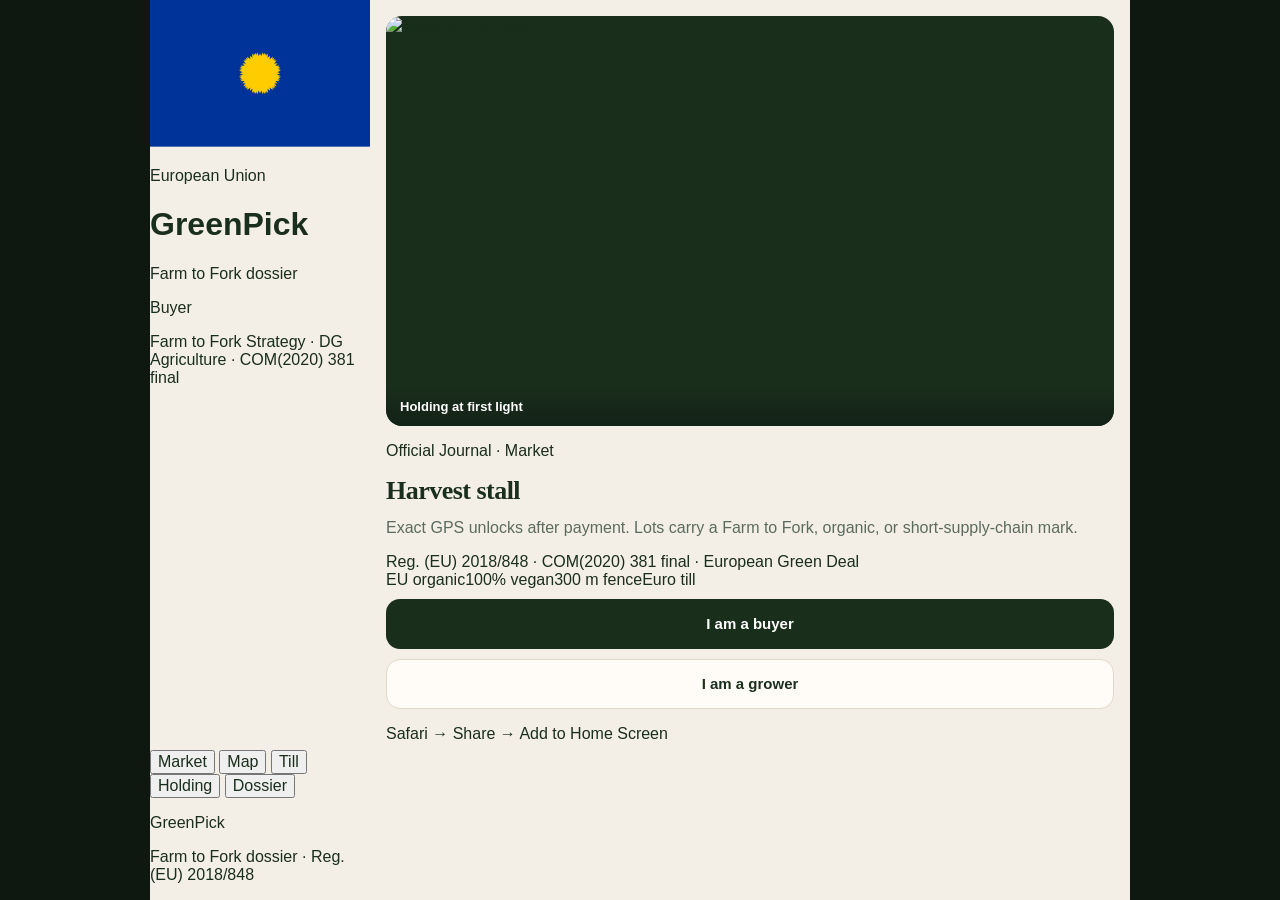
==== commit 3478cdb9: "Restore GreenPick eu10 index: journal masthead + Market Map Till Holding Dossier" ====
--- a/greenpick/index.html
+++ b/greenpick/index.html
@@ -8,195 +8,179 @@
   <meta name="mobile-web-app-capable" content="yes" />
   <meta name="apple-mobile-web-app-status-bar-style" content="black-translucent" />
   <meta name="apple-mobile-web-app-title" content="GreenPick" />
-  <meta name="description" content="GreenPick connects local farmers and consumers through ultra-short, digital food supply chains." />
   <link rel="manifest" href="./manifest.webmanifest" />
   <link rel="apple-touch-icon" href="./icon.svg" />
   <link rel="icon" href="./icon.svg" />
-  <link rel="stylesheet" href="https://fonts.googleapis.com/css2?family=Fraunces:opsz,wght@9..144,500;9..144,600;9..144,700&family=Manrope:wght@400;500;600;700;800&display=swap" />
-  <link rel="stylesheet" href="./styles.css?v=gp13" />
-  <title>GreenPick</title>
+  <link rel="stylesheet" href="https://fonts.googleapis.com/css2?family=Source+Serif+4:opsz,wght@8..60,500;8..60,600;8..60,700&family=Source+Sans+3:wght@400;500;600;700&display=swap" />
+  <link rel="stylesheet" href="./styles.css?v=eu10" />
+  <title>GreenPick · European Union Farm to Fork</title>
 </head>
 <body>
+  <div id="grain" aria-hidden="true"></div>
   <div id="app">
-    <header class="top">
-      <div class="safe"></div>
-      <div class="brandbar">
-        <div class="brand">
-          <img class="mark" src="./icon.svg" width="36" height="36" alt="" />
-          <div>
+    <header class="mast">
+      <div class="mast-sky" aria-hidden="true"></div>
+      <div class="mast-plate">
+        <div class="mast-brand">
+          <div class="mast-mark" aria-hidden="true">
+            <svg viewBox="0 0 120 80" class="flag" role="img">
+              <rect width="120" height="80" fill="#003399"/>
+              <g fill="#FFCC00" transform="translate(60 40)">
+                <g id="st"><polygon points="0,-11 3.1,-3.4 11,-3.4 4.7,1.3 7.1,9.1 0,4.2 -7.1,9.1 -4.7,1.3 -11,-3.4 -3.1,-3.4"/></g>
+                <use href="#st" transform="rotate(30)"/><use href="#st" transform="rotate(60)"/>
+                <use href="#st" transform="rotate(90)"/><use href="#st" transform="rotate(120)"/>
+                <use href="#st" transform="rotate(150)"/><use href="#st" transform="rotate(180)"/>
+                <use href="#st" transform="rotate(210)"/><use href="#st" transform="rotate(240)"/>
+                <use href="#st" transform="rotate(270)"/><use href="#st" transform="rotate(300)"/>
+                <use href="#st" transform="rotate(330)"/>
+              </g>
+            </svg>
+          </div>
+          <div class="mast-copy">
+            <p class="mast-kicker">European Union</p>
             <h1>GreenPick</h1>
-            <p class="tag">Fresh food. Direct from nearby farms.</p>
+            <p class="mast-sub">Farm to Fork dossier</p>
           </div>
         </div>
-        <button type="button" class="iconbtn" data-act="push" aria-label="Harvest alerts">
-          <svg viewBox="0 0 24 24" aria-hidden="true"><path d="M12 22a2.2 2.2 0 0 0 2.1-1.6H9.9A2.2 2.2 0 0 0 12 22Zm7-5V11a7 7 0 1 0-14 0v6L3 19v1h18v-1l-2-2Z" fill="currentColor"/></svg>
-        </button>
+        <p class="mast-role"><span id="role-label">Buyer</span></p>
       </div>
+      <p class="mast-meta">Farm to Fork Strategy · DG Agriculture · COM(2020) 381 final</p>
     </header>
-    <div id="toast" class="toast hidden" role="status"></div>
     <div class="pager" id="pager">
       <section class="page" id="screen-home">
-        <p class="sec">What’s fresh near you?</p>
-        <div class="locate">
-          <button type="button" class="locbtn" data-act="place" id="loc-chip">Ankara · 2 km</button>
-          <button type="button" class="locbtn ghost" data-act="go" data-go="screen-explore">Search</button>
+        <figure class="hero">
+          <img src="https://images.unsplash.com/photo-1500382017468-9049fed747ef?auto=format&fit=crop&w=1200&q=70" width="1200" height="675" alt="Holding at sunrise" />
+          <figcaption class="cap">Holding at first light</figcaption>
+        </figure>
+        <p class="kicker">Official Journal · Market</p>
+        <h2>Harvest stall</h2>
+        <p class="lede">Exact GPS unlocks after payment. Lots carry a Farm to Fork, organic, or short-supply-chain mark.</p>
+        <div class="cite">Reg. (EU) 2018/848 · COM(2020) 381 final · European Green Deal</div>
+        <div class="pills"><span class="pill gold">EU organic</span><span class="pill">100% vegan</span><span class="pill">300 m fence</span><span class="pill">Euro till</span></div>
+        <div class="split">
+          <button type="button" class="btn" data-act="role" data-role="CUSTOMER" id="role-c">I am a buyer</button>
+          <button type="button" class="btn ghost" data-act="role" data-role="FARMER" id="role-f">I am a grower</button>
         </div>
-        <aside class="eu-strip">
-          <p class="eu-kicker">European food system</p>
-          <p class="eu-line">Built for Europe’s sustainable food transition</p>
-          <p class="eu-sub">GreenPick connects local farmers and consumers through ultra-short, digital food supply chains.</p>
-          <p class="eu-note">Designed to align with European sustainability and agricultural innovation priorities.</p>
-          <div class="eu-marks" id="eu-marks"></div>
-          <button type="button" class="btn eu" data-act="eu" data-eu="overview">Explore GreenPick’s European alignment</button>
-        </aside>
-        <div class="secrow">
-          <p class="sec">Fresh around you</p>
-          <button type="button" class="quiet" data-act="go" data-go="screen-explore">See all</button>
+        <p class="hint">Safari → Share → Add to Home Screen</p>
+        <div class="seals">
+          <div class="seal"><span>Farm to Fork</span></div>
+          <div class="seal"><span>Organic 2018/848</span></div>
+          <div class="seal"><span>Green Deal</span></div>
         </div>
-        <div id="home-feature"></div>
-        <div id="home-feed"></div>
-        <p class="sec">Map discovery</p>
-        <button type="button" class="mapenter" data-act="go" data-go="screen-map">
-          <span>Open the live farm map</span>
-          <small>Farms and harvests near your pin · contact stays locked</small>
-        </button>
-        <p class="facts" id="facts">300 m — average local distance · Today — freshly listed · Short-chain — direct sourcing</p>
-        <p class="sec">Farmers nearby</p>
-        <div id="home-farmers"></div>
-        <p class="sec">How GreenPick works</p>
-        <ol class="steps">
-          <li>Farmer lists what is ready</li>
-          <li>You discover it nearby</li>
-          <li>Local food reaches you</li>
-        </ol>
-      </section>
-      <section class="page" id="screen-explore">
-        <p class="sec">Explore</p>
-        <label class="sr" for="q">Search harvests</label>
-        <input id="q" type="search" placeholder="Strawberries, honey, bread…" />
-        <div class="chips" id="explore-cats"></div>
-        <div class="chips" id="explore-filters"></div>
-        <div id="explore-list"></div>
+        <h3>Today’s stall</h3>
+        <div id="market-list" class="stack"></div>
       </section>
       <section class="page" id="screen-map">
-        <p class="sec">Map</p>
-        <p class="lede">Pins stay offset until a harvest is settled. Farmer phone numbers stay locked until paid contact.</p>
-        <div class="mapbox" id="mapbox"><iframe id="map-frame" title="Nearby farms" loading="lazy"></iframe></div>
-        <div class="pinrow" id="pinrow"></div>
-        <div class="split2">
-          <button type="button" class="btn" data-act="gps">Use my location</button>
-          <button type="button" class="quietx" data-act="near">I’m at a stall</button>
-        </div>
+        <figure class="hero">
+          <img src="https://images.pexels.com/photos/265216/pexels-photo-265216.jpeg?auto=compress&cs=tinysrgb&w=1200" width="1200" height="675" alt="Wheat holding" />
+          <figcaption class="cap">Holdings · pins stay offset until the till</figcaption>
+        </figure>
+        <p class="kicker">Map</p>
+        <h2>Nearby holdings</h2>
+        <p class="lede">Full GPS stays locked. A 300 m fence can notify you of a ready lot.</p>
+        <div class="cite">Geofence 300 m · jittered public pin · exact address after settlement</div>
+        <div class="mapbox"><iframe id="map-frame" title="map" loading="lazy"></iframe></div>
+        <button type="button" class="btn" data-act="gps">Use my location</button>
+        <button type="button" class="btn ghost" data-act="near">I am at the stall</button>
+        <button type="button" class="btn ghost" data-act="push">Allow notifications</button>
         <div id="geo-msg"></div>
-        <div id="farm-cards"></div>
-        <div id="notif-list"></div>
+        <h3>Holdings</h3>
+        <div id="farm-cards" class="stack"></div>
+        <h3>Notices</h3>
+        <div id="notif-list" class="stack"></div>
       </section>
-      <section class="page" id="screen-orders">
-        <p class="sec">Orders</p>
-        <figure class="feature" id="buy-hero-wrap">
-          <img id="buy-hero" src="https://images.unsplash.com/photo-1464965911861-746a04b4bca6?auto=format&fit=crop&w=900&q=75" width="1200" height="675" alt="" />
-          <figcaption id="buy-cap">Choose a harvest to reserve or buy</figcaption>
+      <section class="page" id="screen-buy">
+        <figure class="hero" id="buy-hero-wrap">
+          <img id="buy-hero" src="https://images.unsplash.com/photo-1488459716781-31db52582fe9?auto=format&fit=crop&w=1200&q=70" width="1200" height="675" alt="Lot photograph" />
+          <figcaption class="cap" id="buy-cap">Till · location sealed until the receipt</figcaption>
         </figure>
-        <h2 id="buy-title">Your order</h2>
-        <p class="lede" id="buy-farm">Buy a harvest to open the farm address. Phone contact is a separate paid reveal.</p>
+        <p class="kicker">Till</p>
+        <h2 id="buy-title">Settlement</h2>
+        <p class="lede" id="buy-farm">Choose a lot at the stall. Location does not open until the receipt is cut.</p>
         <input type="hidden" id="buy-pid" />
         <div id="buy-form" class="hidden">
-          <label for="buy-qty">Quantity (kg)</label>
+          <label for="buy-qty">Quantity</label>
           <input id="buy-qty" type="number" min="1" value="1" inputmode="numeric" />
-          <label for="buy-km">Your trip (km)</label>
-          <input id="buy-km" type="number" min="0.2" step="0.1" value="0.3" inputmode="decimal" />
+          <label for="buy-km">Distance km</label>
+          <input id="buy-km" type="number" min="0.2" step="0.1" value="6" inputmode="decimal" />
           <div id="quote-box"></div>
           <label for="buy-pan">Card · last digit 3 is declined</label>
           <input id="buy-pan" inputmode="numeric" value="4242424242424242" autocomplete="off" />
-          <button type="button" class="btn" data-act="pay">Pay and show farm address</button>
-          <button type="button" class="quietx" data-act="reserve">Reserve without paying</button>
+          <button type="button" class="btn" data-act="pay">Pay and unlock location</button>
         </div>
-        <button type="button" class="quietx" data-act="go" data-go="screen-home" id="buy-empty-go">Browse harvests</button>
+        <button type="button" class="btn ghost" data-act="go" data-go="screen-home" id="buy-empty-go">Return to stall</button>
         <div id="buy-msg"></div>
-        <p class="sec">Receipts</p>
-        <div id="order-list"></div>
       </section>
-      <section class="page" id="screen-profile">
-        <p class="sec">Profile</p>
-        <div class="split2">
-          <button type="button" class="quietx" data-act="role" data-role="CUSTOMER" id="role-c">I’m buying</button>
-          <button type="button" class="quietx" data-act="role" data-role="FARMER" id="role-f">I grow food</button>
+      <section class="page" id="screen-farm">
+        <figure class="hero">
+          <img src="https://images.unsplash.com/photo-1416879595882-3373a0480b5b?auto=format&fit=crop&w=1200&q=70" width="1200" height="675" alt="Holding desk" />
+          <figcaption class="cap">Holding desk · camera plate + NFC secret</figcaption>
+        </figure>
+        <p class="kicker">Holding</p>
+        <h2>Lodge a harvest</h2>
+        <p class="lede">Photograph the crate. Handover closes with an EU traceability slip and NFC secret.</p>
+        <img id="h-preview" class="photo hidden" alt="harvest" />
+        <label>Photograph</label>
+        <input id="h-file" type="file" accept="image/*" capture="environment" />
+        <label for="h-name">Lot name</label>
+        <input id="h-name" value="Morning-picked strawberries" />
+        <label for="h-desc">Description</label>
+        <textarea id="h-desc">Cut today. No cold chain.</textarea>
+        <div class="split">
+          <div><label for="h-price">Price €</label><input id="h-price" type="number" value="9" inputmode="decimal" /></div>
+          <div><label for="h-stock">Stock</label><input id="h-stock" type="number" value="12" inputmode="numeric" /></div>
         </div>
-        <div class="split2">
-          <button type="button" class="quietx" data-act="simple" id="btn-simple">Simple Mode</button>
-          <button type="button" class="quietx" data-act="vegan" id="btn-vegan">Plant-based</button>
+        <label for="h-cat">Category</label>
+        <select id="h-cat"><option>Fruit</option><option>Vegetable</option><option>Greens</option><option>Pulses</option></select>
+        <label for="h-eu">EU mark</label>
+        <select id="h-eu">
+          <option value="organic">EU organic (2018/848)</option>
+          <option value="f2f">Farm to Fork</option>
+          <option value="local">Short food supply chain</option>
+        </select>
+        <button type="button" class="btn" data-act="publish">Place on stall</button>
+        <div id="h-msg"></div>
+        <h3>NFC handover</h3>
+        <label for="nfc-order">Order id</label>
+        <input id="nfc-order" placeholder="gp…" />
+        <label for="nfc-secret">NFC secret</label>
+        <input id="nfc-secret" />
+        <button type="button" class="btn ghost" data-act="nfc">Tap and verify</button>
+        <div id="nfc-msg"></div>
+      </section>
+      <section class="page" id="screen-more">
+        <p class="kicker">Dossier</p>
+        <h2>Orders and EU impact</h2>
+        <p class="lede">European Green Deal and Farm to Fork: short distance, vegan lock, transparent withholding.</p>
+        <div class="statgrid">
+          <div class="stat"><span>Withholding</span><b>2%</b></div>
+          <div class="stat"><span>Vegan</span><b>100%</b></div>
+          <div class="stat"><span>Fence</span><b>300 m</b></div>
+          <div class="stat"><span>CO₂</span><b>0.12</b></div>
         </div>
-        <label for="radius-sel">Alert radius</label>
-        <select id="radius-sel">
-          <option value="500">500 m</option>
-          <option value="1000">1 km</option>
-          <option value="2000" selected>2 km</option>
-          <option value="3000">3 km</option>
-          <option value="5000">5 km</option>
-          <option value="10000">10 km</option>
-        </select>
-        <button type="button" class="btn" data-act="push">Turn on harvest alerts</button>
-        <div id="alert-msg"></div>
-        <p class="sec">Purchased contact access</p>
-        <div id="access-list"></div>
-        <button type="button" class="quietx" data-act="eu" data-eu="overview">European alignment</button>
-        <div class="sell">
-          <p class="sec">Sell what you grow</p>
-          <p class="lede">Photo, name, kilos, price. Publish.</p>
-          <img id="h-preview" class="photo hidden" alt="Harvest photograph" />
-          <label for="h-file">Photo</label>
-          <input id="h-file" type="file" accept="image/*" capture="environment" />
-          <label for="h-name">Product</label>
-          <input id="h-name" value="Strawberries" />
-          <div class="split2">
-            <div><label for="h-stock">Kilos</label><input id="h-stock" type="number" value="3" inputmode="numeric" /></div>
-            <div><label for="h-price">€ / kg</label><input id="h-price" type="number" value="4.5" inputmode="decimal" /></div>
-          </div>
-          <label for="h-when">Harvested</label>
-          <input id="h-when" value="Today, 09:15" />
-          <label for="h-eu">Officially organic?</label>
-          <select id="h-eu">
-            <option value="organic">EU Organic Certified</option>
-            <option value="conv">In conversion</option>
-            <option value="none" selected>Not certified</option>
-          </select>
-          <label for="h-cat">Category</label>
-          <select id="h-cat">
-            <option>Fruit</option><option>Vegetable</option><option>Greens</option>
-            <option>Pantry</option><option>Bakery</option><option>Eggs</option>
-            <option>Honey</option><option>Dairy</option><option>Meat</option>
-          </select>
-          <label for="h-desc">Note</label>
-          <textarea id="h-desc">Picked this morning.</textarea>
-          <button type="button" class="btn" data-act="publish">Publish harvest</button>
-          <div id="h-msg"></div>
-          <p class="sec">Handover</p>
-          <label for="nfc-order">Order id</label>
-          <input id="nfc-order" placeholder="gp…" />
-          <label for="nfc-secret">Handover code</label>
-          <input id="nfc-secret" />
-          <button type="button" class="quietx" data-act="nfc">Verify handover</button>
-          <div id="nfc-msg"></div>
-        </div>
-        <p class="sec">This device</p>
-        <div id="impact-grid" class="facts"></div>
-        <p class="fine">CO2e on harvest receipts is an estimate only. GreenPick is not an EU body and is not EU-funded or endorsed.</p>
-        <button type="button" class="quietx" data-act="reset">Reset demo</button>
+        <div class="eu-card"><strong>European Union</strong><p>Farm to Fork · Green Deal · Organic regulation (EU) 2018/848 · Short food supply chain</p></div>
+        <div class="cite">Official Journal alignment · From farm to fork, not warehouse to aisle.</div>
+        <h3>Receipts</h3>
+        <div id="order-list" class="stack"></div>
+        <button type="button" class="btn ghost" data-act="reset">Reset demo</button>
+        <p class="colophon">GreenPick · European Union Farm to Fork</p>
       </section>
     </div>
-    <div id="sheet" class="sheet hidden" role="dialog" aria-modal="true">
-      <button type="button" class="sheet-dim" data-act="close" aria-label="Close"></button>
-      <div class="sheet-panel" id="sheet-panel"></div>
-    </div>
-    <nav class="tabbar" id="dock" aria-label="Main">
-      <span class="indicator" id="tab-ind" aria-hidden="true"></span>
-      <button type="button" data-go="screen-home" class="on" data-i="0">Home</button>
-      <button type="button" data-go="screen-explore" data-i="1">Explore</button>
-      <button type="button" data-go="screen-map" data-i="2">Map</button>
-      <button type="button" data-go="screen-orders" data-i="3">Orders</button>
-      <button type="button" data-go="screen-profile" data-i="4">Profile</button>
-    </nav>
+    <footer class="foot">
+      <nav class="rail" id="dock" aria-label="Contents">
+        <button type="button" data-go="screen-home" class="on">Market</button>
+        <button type="button" data-go="screen-map">Map</button>
+        <button type="button" data-go="screen-buy">Till</button>
+        <button type="button" data-go="screen-farm">Holding</button>
+        <button type="button" data-go="screen-more">Dossier</button>
+      </nav>
+      <div class="imprint">
+        <p class="imprint-title">GreenPick</p>
+        <p class="imprint-line">Farm to Fork dossier · Reg. (EU) 2018/848</p>
+      </div>
+      <div class="foot-sky" aria-hidden="true"></div>
+    </footer>
   </div>
-  <script src="./app.js?v=gp13"></script>
+  <script src="./app.js?v=eu10"></script>
 </body>
 </html>
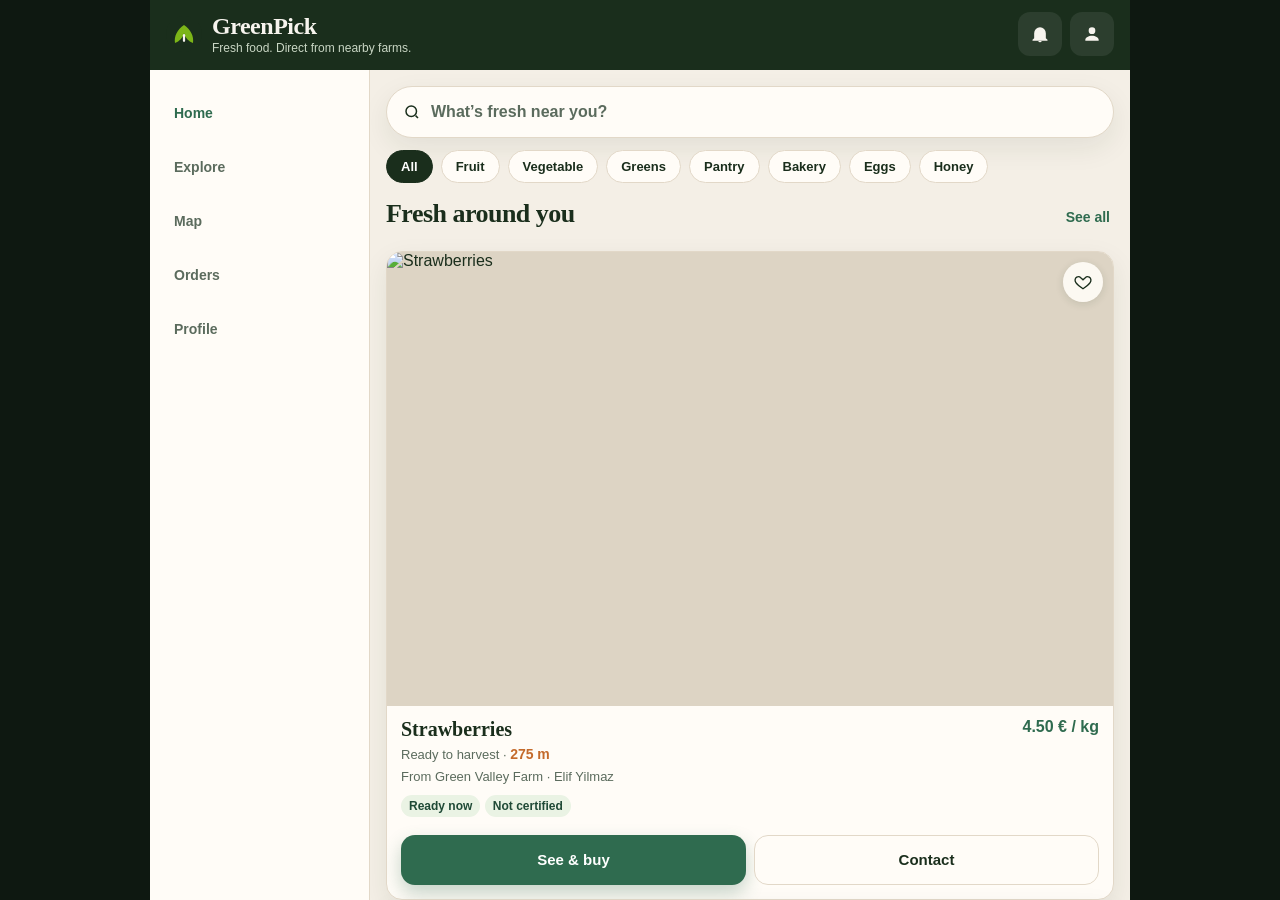
==== commit b5f42851: "Restore GreenPick v12 index: Home Explore Map Orders Profile" ====
--- a/greenpick/index.html
+++ b/greenpick/index.html
@@ -3,7 +3,7 @@
 <head>
   <meta charset="utf-8" />
   <meta name="viewport" content="width=device-width, initial-scale=1, viewport-fit=cover" />
-  <meta name="theme-color" content="#003399" />
+  <meta name="theme-color" content="#1A2E1C" />
   <meta name="apple-mobile-web-app-capable" content="yes" />
   <meta name="mobile-web-app-capable" content="yes" />
   <meta name="apple-mobile-web-app-status-bar-style" content="black-translucent" />
@@ -11,176 +11,121 @@
   <link rel="manifest" href="./manifest.webmanifest" />
   <link rel="apple-touch-icon" href="./icon.svg" />
   <link rel="icon" href="./icon.svg" />
-  <link rel="stylesheet" href="https://fonts.googleapis.com/css2?family=Source+Serif+4:opsz,wght@8..60,500;8..60,600;8..60,700&family=Source+Sans+3:wght@400;500;600;700&display=swap" />
-  <link rel="stylesheet" href="./styles.css?v=eu10" />
-  <title>GreenPick · European Union Farm to Fork</title>
+  <link rel="stylesheet" href="https://fonts.googleapis.com/css2?family=Fraunces:opsz,wght@9..144,500;9..144,600;9..144,700&family=Manrope:wght@400;500;600;700;800&display=swap" />
+  <link rel="stylesheet" href="./styles.css?v=gp12" />
+  <title>GreenPick</title>
 </head>
 <body>
-  <div id="grain" aria-hidden="true"></div>
   <div id="app">
-    <header class="mast">
-      <div class="mast-sky" aria-hidden="true"></div>
-      <div class="mast-plate">
-        <div class="mast-brand">
-          <div class="mast-mark" aria-hidden="true">
-            <svg viewBox="0 0 120 80" class="flag" role="img">
-              <rect width="120" height="80" fill="#003399"/>
-              <g fill="#FFCC00" transform="translate(60 40)">
-                <g id="st"><polygon points="0,-11 3.1,-3.4 11,-3.4 4.7,1.3 7.1,9.1 0,4.2 -7.1,9.1 -4.7,1.3 -11,-3.4 -3.1,-3.4"/></g>
-                <use href="#st" transform="rotate(30)"/><use href="#st" transform="rotate(60)"/>
-                <use href="#st" transform="rotate(90)"/><use href="#st" transform="rotate(120)"/>
-                <use href="#st" transform="rotate(150)"/><use href="#st" transform="rotate(180)"/>
-                <use href="#st" transform="rotate(210)"/><use href="#st" transform="rotate(240)"/>
-                <use href="#st" transform="rotate(270)"/><use href="#st" transform="rotate(300)"/>
-                <use href="#st" transform="rotate(330)"/>
-              </g>
-            </svg>
-          </div>
-          <div class="mast-copy">
-            <p class="mast-kicker">European Union</p>
-            <h1>GreenPick</h1>
-            <p class="mast-sub">Farm to Fork dossier</p>
-          </div>
+    <header class="top">
+      <div class="safe"></div>
+      <div class="brandbar">
+        <div class="brand">
+          <span class="mark" aria-hidden="true"><svg viewBox="0 0 32 32"><circle cx="16" cy="16" r="16" fill="#1A2E1C"/><path d="M16 8c6 4 9 10 8 16-4-1.4-7-4.6-8-8.6-1 4-4 7.2-8 8.6-1-6 2-12 8-16z" fill="#7CB518"/><rect x="15" y="16" width="2" height="7" rx="1" fill="#F7F4EE"/></svg></span>
+          <div><h1>GreenPick</h1><p class="tag">Fresh food. Direct from nearby farms.</p></div>
         </div>
-        <p class="mast-role"><span id="role-label">Buyer</span></p>
+        <div class="tools">
+          <button type="button" class="iconbtn" data-act="push" aria-label="Alerts"><svg viewBox="0 0 24 24"><path d="M12 22a2.2 2.2 0 0 0 2.1-1.6H9.9A2.2 2.2 0 0 0 12 22Zm7-5V11a7 7 0 1 0-14 0v6L3 19v1h18v-1l-2-2Z" fill="currentColor"/></svg></button>
+          <button type="button" class="iconbtn" data-act="go" data-go="screen-profile" aria-label="Profile"><svg viewBox="0 0 24 24"><path d="M12 12a4 4 0 1 0-4-4 4 4 0 0 0 4 4Zm0 2c-4 0-8 2-8 5v1h16v-1c0-3-4-5-8-5Z" fill="currentColor"/></svg></button>
+        </div>
       </div>
-      <p class="mast-meta">Farm to Fork Strategy · DG Agriculture · COM(2020) 381 final</p>
     </header>
+    <div id="toast" class="toast hidden" role="status"></div>
     <div class="pager" id="pager">
       <section class="page" id="screen-home">
-        <figure class="hero">
-          <img src="https://images.unsplash.com/photo-1500382017468-9049fed747ef?auto=format&fit=crop&w=1200&q=70" width="1200" height="675" alt="Holding at sunrise" />
-          <figcaption class="cap">Holding at first light</figcaption>
-        </figure>
-        <p class="kicker">Official Journal · Market</p>
-        <h2>Harvest stall</h2>
-        <p class="lede">Exact GPS unlocks after payment. Lots carry a Farm to Fork, organic, or short-supply-chain mark.</p>
-        <div class="cite">Reg. (EU) 2018/848 · COM(2020) 381 final · European Green Deal</div>
-        <div class="pills"><span class="pill gold">EU organic</span><span class="pill">100% vegan</span><span class="pill">300 m fence</span><span class="pill">Euro till</span></div>
-        <div class="split">
-          <button type="button" class="btn" data-act="role" data-role="CUSTOMER" id="role-c">I am a buyer</button>
-          <button type="button" class="btn ghost" data-act="role" data-role="FARMER" id="role-f">I am a grower</button>
-        </div>
-        <p class="hint">Safari → Share → Add to Home Screen</p>
-        <div class="seals">
-          <div class="seal"><span>Farm to Fork</span></div>
-          <div class="seal"><span>Organic 2018/848</span></div>
-          <div class="seal"><span>Green Deal</span></div>
-        </div>
-        <h3>Today’s stall</h3>
-        <div id="market-list" class="stack"></div>
+        <button type="button" class="search" data-act="go" data-go="screen-explore"><svg viewBox="0 0 24 24"><circle cx="11" cy="11" r="7" fill="none" stroke="currentColor" stroke-width="2"/><path d="M20 20l-3.2-3.2" stroke="currentColor" stroke-width="2" fill="none"/></svg><span>What’s fresh near you?</span></button>
+        <div class="chips" id="home-cats"></div>
+        <div class="rowhead"><h2>Fresh around you</h2><button type="button" class="textlink" data-act="go" data-go="screen-explore">See all</button></div>
+        <div id="home-hero"></div>
+        <div id="home-list" class="stack"></div>
+        <aside class="impact-strip"><p class="eyebrow">Ultra-short supply chain</p><div class="miles"><span>Farm</span><i></i><span id="miles-n">300 m</span><i></i><span>You</span></div><div class="mini"><div><b>Less distance</b><span>No warehouse hop</span></div><div><b>Less waste</b><span>Sold the same day</span></div><div><b>Direct pay</b><span>To the grower</span></div></div></aside>
+      </section>
+      <section class="page" id="screen-explore">
+        <h2>Explore</h2>
+        <label class="sr" for="q">Search</label>
+        <input id="q" type="search" placeholder="Search strawberries, honey, bread…" />
+        <div class="chips" id="explore-cats"></div>
+        <div id="explore-list" class="stack"></div>
       </section>
       <section class="page" id="screen-map">
-        <figure class="hero">
-          <img src="https://images.pexels.com/photos/265216/pexels-photo-265216.jpeg?auto=compress&cs=tinysrgb&w=1200" width="1200" height="675" alt="Wheat holding" />
-          <figcaption class="cap">Holdings · pins stay offset until the till</figcaption>
-        </figure>
-        <p class="kicker">Map</p>
-        <h2>Nearby holdings</h2>
-        <p class="lede">Full GPS stays locked. A 300 m fence can notify you of a ready lot.</p>
-        <div class="cite">Geofence 300 m · jittered public pin · exact address after settlement</div>
-        <div class="mapbox"><iframe id="map-frame" title="map" loading="lazy"></iframe></div>
-        <button type="button" class="btn" data-act="gps">Use my location</button>
-        <button type="button" class="btn ghost" data-act="near">I am at the stall</button>
-        <button type="button" class="btn ghost" data-act="push">Allow notifications</button>
+        <h2>Map</h2>
+        <p class="lede">Farms near you. Pins stay slightly offset until you pay.</p>
+        <div class="mapwrap"><div class="mapbox"><iframe id="map-frame" title="Nearby farms" loading="lazy"></iframe></div><div class="pinrow" id="pinrow"></div></div>
+        <div class="split2"><button type="button" class="btn" data-act="gps">Use my location</button><button type="button" class="btn ghost" data-act="near">I’m at a stall</button></div>
         <div id="geo-msg"></div>
-        <h3>Holdings</h3>
-        <div id="farm-cards" class="stack"></div>
-        <h3>Notices</h3>
-        <div id="notif-list" class="stack"></div>
+        <h3>Farms</h3><div id="farm-cards" class="stack"></div>
+        <h3>Alerts</h3><div id="notif-list" class="stack"></div>
       </section>
-      <section class="page" id="screen-buy">
-        <figure class="hero" id="buy-hero-wrap">
-          <img id="buy-hero" src="https://images.unsplash.com/photo-1488459716781-31db52582fe9?auto=format&fit=crop&w=1200&q=70" width="1200" height="675" alt="Lot photograph" />
-          <figcaption class="cap" id="buy-cap">Till · location sealed until the receipt</figcaption>
-        </figure>
-        <p class="kicker">Till</p>
-        <h2 id="buy-title">Settlement</h2>
-        <p class="lede" id="buy-farm">Choose a lot at the stall. Location does not open until the receipt is cut.</p>
+      <section class="page" id="screen-orders">
+        <button type="button" class="btn ghost back" data-act="go" data-go="screen-home">Back to Home</button>
+        <figure class="hero" id="buy-hero-wrap"><img id="buy-hero" src="https://images.unsplash.com/photo-1464965911861-746a04b4bca6?auto=format&fit=crop&w=1200&q=70" width="1200" height="675" alt="" /><figcaption class="cap" id="buy-cap">Choose a harvest to buy</figcaption></figure>
+        <h2 id="buy-title">Your order</h2>
+        <p class="lede" id="buy-farm">Tap See & buy on a card. The exact farm address opens after payment.</p>
         <input type="hidden" id="buy-pid" />
         <div id="buy-form" class="hidden">
-          <label for="buy-qty">Quantity</label>
-          <input id="buy-qty" type="number" min="1" value="1" inputmode="numeric" />
-          <label for="buy-km">Distance km</label>
-          <input id="buy-km" type="number" min="0.2" step="0.1" value="6" inputmode="decimal" />
+          <label for="buy-qty">Quantity (kg)</label><input id="buy-qty" type="number" min="1" value="1" inputmode="numeric" />
+          <label for="buy-km">Your trip (km)</label><input id="buy-km" type="number" min="0.2" step="0.1" value="0.3" inputmode="decimal" />
           <div id="quote-box"></div>
-          <label for="buy-pan">Card · last digit 3 is declined</label>
-          <input id="buy-pan" inputmode="numeric" value="4242424242424242" autocomplete="off" />
-          <button type="button" class="btn" data-act="pay">Pay and unlock location</button>
+          <label for="buy-pan">Card · last digit 3 is declined</label><input id="buy-pan" inputmode="numeric" value="4242424242424242" autocomplete="off" />
+          <button type="button" class="btn" data-act="pay">Pay and show farm location</button>
         </div>
-        <button type="button" class="btn ghost" data-act="go" data-go="screen-home" id="buy-empty-go">Return to stall</button>
+        <button type="button" class="btn ghost" data-act="go" data-go="screen-home" id="buy-empty-go">Browse harvests</button>
         <div id="buy-msg"></div>
+        <h3>Receipts</h3><div id="order-list" class="stack"></div>
       </section>
-      <section class="page" id="screen-farm">
-        <figure class="hero">
-          <img src="https://images.unsplash.com/photo-1416879595882-3373a0480b5b?auto=format&fit=crop&w=1200&q=70" width="1200" height="675" alt="Holding desk" />
-          <figcaption class="cap">Holding desk · camera plate + NFC secret</figcaption>
-        </figure>
-        <p class="kicker">Holding</p>
-        <h2>Lodge a harvest</h2>
-        <p class="lede">Photograph the crate. Handover closes with an EU traceability slip and NFC secret.</p>
-        <img id="h-preview" class="photo hidden" alt="harvest" />
-        <label>Photograph</label>
-        <input id="h-file" type="file" accept="image/*" capture="environment" />
-        <label for="h-name">Lot name</label>
-        <input id="h-name" value="Morning-picked strawberries" />
-        <label for="h-desc">Description</label>
-        <textarea id="h-desc">Cut today. No cold chain.</textarea>
-        <div class="split">
-          <div><label for="h-price">Price €</label><input id="h-price" type="number" value="9" inputmode="decimal" /></div>
-          <div><label for="h-stock">Stock</label><input id="h-stock" type="number" value="12" inputmode="numeric" /></div>
+      <section class="page" id="screen-profile">
+        <h2>Profile</h2>
+        <div class="split2"><button type="button" class="btn ghost" data-act="role" data-role="CUSTOMER" id="role-c">I’m buying</button><button type="button" class="btn ghost" data-act="role" data-role="FARMER" id="role-f">I grow food</button></div>
+        <div class="split2"><button type="button" class="btn ghost" data-act="simple" id="btn-simple">Simple Mode</button><button type="button" class="btn ghost" data-act="vegan" id="btn-vegan">Plant-based</button></div>
+        <label for="radius-sel">Alert radius</label>
+        <select id="radius-sel"><option value="500">500 m</option><option value="1000" selected>1 km</option><option value="3000">3 km</option><option value="5000">5 km</option><option value="10000">10 km</option></select>
+        <button type="button" class="btn" data-act="push">Turn on harvest alerts</button>
+        <div id="alert-msg"></div>
+        <div class="sell">
+          <h3>Sell what you grow</h3>
+          <p class="lede">Photo, name, kilos, price. Publish. No warehouse required.</p>
+          <img id="h-preview" class="photo hidden" alt="Harvest photograph" />
+          <label for="h-file">Photo</label><input id="h-file" type="file" accept="image/*" capture="environment" />
+          <label for="h-name">Product</label><input id="h-name" value="Strawberries" />
+          <div class="split2"><div><label for="h-stock">Kilos</label><input id="h-stock" type="number" value="3" inputmode="numeric" /></div><div><label for="h-price">€ / kg</label><input id="h-price" type="number" value="4.5" inputmode="decimal" /></div></div>
+          <label for="h-when">Harvested</label><input id="h-when" value="Today, 09:15" />
+          <label for="h-eu">Officially organic?</label>
+          <select id="h-eu"><option value="organic">EU Organic Certified</option><option value="conv">In conversion</option><option value="none" selected>Not certified</option></select>
+          <label for="h-cat">Category</label>
+          <select id="h-cat"><option>Fruit</option><option>Vegetable</option><option>Greens</option><option>Pantry</option><option>Bakery</option><option>Eggs</option><option>Honey</option><option>Dairy</option><option>Meat</option></select>
+          <label for="h-desc">Note</label><textarea id="h-desc">Picked this morning.</textarea>
+          <button type="button" class="btn" data-act="publish">Publish harvest</button>
+          <div id="h-msg"></div>
+          <h3>Handover</h3>
+          <label for="nfc-order">Order id</label><input id="nfc-order" placeholder="gp…" />
+          <label for="nfc-secret">Handover code</label><input id="nfc-secret" />
+          <button type="button" class="btn ghost" data-act="nfc">Verify handover</button>
+          <div id="nfc-msg"></div>
         </div>
-        <label for="h-cat">Category</label>
-        <select id="h-cat"><option>Fruit</option><option>Vegetable</option><option>Greens</option><option>Pulses</option></select>
-        <label for="h-eu">EU mark</label>
-        <select id="h-eu">
-          <option value="organic">EU organic (2018/848)</option>
-          <option value="f2f">Farm to Fork</option>
-          <option value="local">Short food supply chain</option>
-        </select>
-        <button type="button" class="btn" data-act="publish">Place on stall</button>
-        <div id="h-msg"></div>
-        <h3>NFC handover</h3>
-        <label for="nfc-order">Order id</label>
-        <input id="nfc-order" placeholder="gp…" />
-        <label for="nfc-secret">NFC secret</label>
-        <input id="nfc-secret" />
-        <button type="button" class="btn ghost" data-act="nfc">Tap and verify</button>
-        <div id="nfc-msg"></div>
-      </section>
-      <section class="page" id="screen-more">
-        <p class="kicker">Dossier</p>
-        <h2>Orders and EU impact</h2>
-        <p class="lede">European Green Deal and Farm to Fork: short distance, vegan lock, transparent withholding.</p>
-        <div class="statgrid">
-          <div class="stat"><span>Withholding</span><b>2%</b></div>
-          <div class="stat"><span>Vegan</span><b>100%</b></div>
-          <div class="stat"><span>Fence</span><b>300 m</b></div>
-          <div class="stat"><span>CO₂</span><b>0.12</b></div>
+        <h3>How the chain works</h3>
+        <div class="chain"><div class="good"><b>GreenPick</b><span>Farm → nearby buyer</span></div><div><b>Typical long route</b><span>Farm → collector → warehouse → store → buyer</span></div></div>
+        <h3>European food system</h3>
+        <p class="fine">References only. GreenPick is not an EU body and is not EU-funded or endorsed.</p>
+        <div class="refs">
+          <a class="ref" href="https://food.ec.europa.eu/horizontal-topics/farm-fork-strategy_en" target="_blank" rel="noopener">Farm to Fork Strategy</a>
+          <a class="ref" href="https://commission.europa.eu/strategy-and-policy/priorities-2019-2024/european-green-deal_en" target="_blank" rel="noopener">European Green Deal</a>
+          <a class="ref" href="https://eur-lex.europa.eu/eli/reg/2018/848/oj" target="_blank" rel="noopener">EU Organic Regulation 2018/848</a>
+          <a class="ref" href="https://agriculture.ec.europa.eu/common-agricultural-policy_en" target="_blank" rel="noopener">Common Agricultural Policy</a>
         </div>
-        <div class="eu-card"><strong>European Union</strong><p>Farm to Fork · Green Deal · Organic regulation (EU) 2018/848 · Short food supply chain</p></div>
-        <div class="cite">Official Journal alignment · From farm to fork, not warehouse to aisle.</div>
-        <h3>Receipts</h3>
-        <div id="order-list" class="stack"></div>
+        <h3>This device</h3>
+        <div id="impact-grid" class="statgrid"></div>
+        <p class="fine">CO2e on receipts is an estimate only.</p>
         <button type="button" class="btn ghost" data-act="reset">Reset demo</button>
-        <p class="colophon">GreenPick · European Union Farm to Fork</p>
       </section>
     </div>
-    <footer class="foot">
-      <nav class="rail" id="dock" aria-label="Contents">
-        <button type="button" data-go="screen-home" class="on">Market</button>
-        <button type="button" data-go="screen-map">Map</button>
-        <button type="button" data-go="screen-buy">Till</button>
-        <button type="button" data-go="screen-farm">Holding</button>
-        <button type="button" data-go="screen-more">Dossier</button>
-      </nav>
-      <div class="imprint">
-        <p class="imprint-title">GreenPick</p>
-        <p class="imprint-line">Farm to Fork dossier · Reg. (EU) 2018/848</p>
-      </div>
-      <div class="foot-sky" aria-hidden="true"></div>
-    </footer>
+    <nav class="tabbar" id="dock" aria-label="Main">
+      <button type="button" data-go="screen-home" class="on">Home</button>
+      <button type="button" data-go="screen-explore">Explore</button>
+      <button type="button" data-go="screen-map">Map</button>
+      <button type="button" data-go="screen-orders">Orders</button>
+      <button type="button" data-go="screen-profile">Profile</button>
+    </nav>
   </div>
-  <script src="./app.js?v=eu10"></script>
+  <script src="./app.js?v=gp12"></script>
 </body>
 </html>
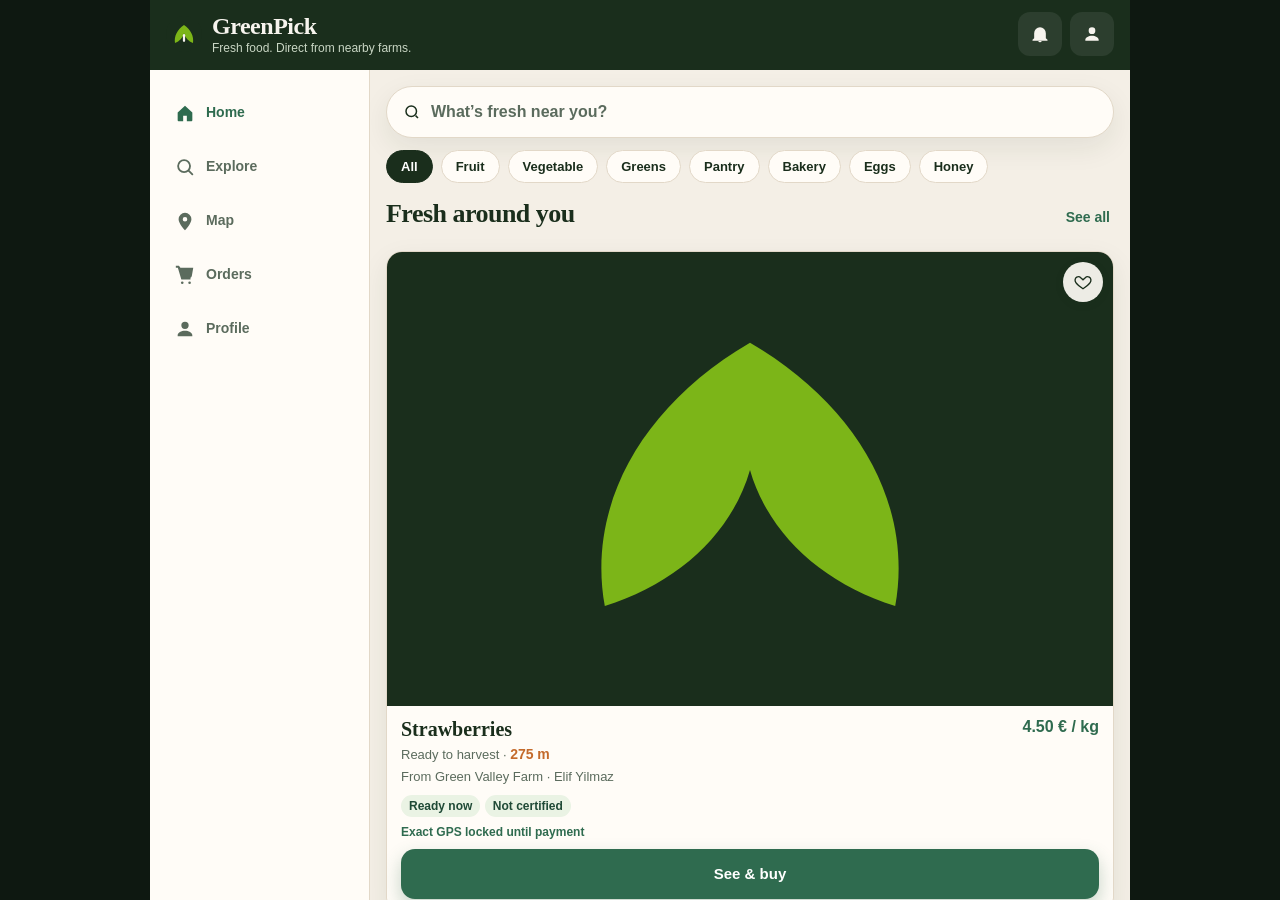
==== commit cf0891a6: "GreenPick profile rewrite and restore tab icons (v16)" ====
--- a/greenpick/index.html
+++ b/greenpick/index.html
@@ -12,7 +12,7 @@
   <link rel="apple-touch-icon" href="./icon.svg" />
   <link rel="icon" href="./icon.svg" />
   <link rel="stylesheet" href="https://fonts.googleapis.com/css2?family=Fraunces:opsz,wght@9..144,500;9..144,600;9..144,700&family=Manrope:wght@400;500;600;700;800&display=swap" />
-  <link rel="stylesheet" href="./styles.css?v=gp12" />
+  <link rel="stylesheet" href="./styles.css?v=gp16" />
   <title>GreenPick</title>
 </head>
 <body>
@@ -38,7 +38,15 @@
         <div class="rowhead"><h2>Fresh around you</h2><button type="button" class="textlink" data-act="go" data-go="screen-explore">See all</button></div>
         <div id="home-hero"></div>
         <div id="home-list" class="stack"></div>
-        <aside class="impact-strip"><p class="eyebrow">Ultra-short supply chain</p><div class="miles"><span>Farm</span><i></i><span id="miles-n">300 m</span><i></i><span>You</span></div><div class="mini"><div><b>Less distance</b><span>No warehouse hop</span></div><div><b>Less waste</b><span>Sold the same day</span></div><div><b>Direct pay</b><span>To the grower</span></div></div></aside>
+        <aside class="impact-strip">
+          <p class="eyebrow">Short chain · estimate</p>
+          <div class="miles"><span>Farm</span><i></i><span id="miles-n">—</span><i></i><span>You</span></div>
+          <div class="mini">
+            <div><b id="co2-n">0 kg</b><span>CO₂e avoided</span></div>
+            <div><b id="vegan-n">—</b><span>Plant-based share</span></div>
+            <div><b>300 m</b><span>Fence, no false ping</span></div>
+          </div>
+        </aside>
       </section>
       <section class="page" id="screen-explore">
         <h2>Explore</h2>
@@ -49,7 +57,7 @@
       </section>
       <section class="page" id="screen-map">
         <h2>Map</h2>
-        <p class="lede">Farms near you. Pins stay slightly offset until you pay.</p>
+        <p class="lede">Pins stay offset. Exact GPS and phone stay locked until payment succeeds.</p>
         <div class="mapwrap"><div class="mapbox"><iframe id="map-frame" title="Nearby farms" loading="lazy"></iframe></div><div class="pinrow" id="pinrow"></div></div>
         <div class="split2"><button type="button" class="btn" data-act="gps">Use my location</button><button type="button" class="btn ghost" data-act="near">I’m at a stall</button></div>
         <div id="geo-msg"></div>
@@ -58,16 +66,16 @@
       </section>
       <section class="page" id="screen-orders">
         <button type="button" class="btn ghost back" data-act="go" data-go="screen-home">Back to Home</button>
-        <figure class="hero" id="buy-hero-wrap"><img id="buy-hero" src="https://images.unsplash.com/photo-1464965911861-746a04b4bca6?auto=format&fit=crop&w=1200&q=70" width="1200" height="675" alt="" /><figcaption class="cap" id="buy-cap">Choose a harvest to buy</figcaption></figure>
+        <figure class="hero" id="buy-hero-wrap"><img id="buy-hero" src="./img/strawberries.jpg" width="1200" height="675" alt="" /><figcaption class="cap" id="buy-cap">Choose a harvest to buy</figcaption></figure>
         <h2 id="buy-title">Your order</h2>
-        <p class="lede" id="buy-farm">Tap See & buy on a card. The exact farm address opens after payment.</p>
+        <p class="lede" id="buy-farm">Tap See & buy. Exact farm coordinates open only after a successful payment.</p>
         <input type="hidden" id="buy-pid" />
         <div id="buy-form" class="hidden">
           <label for="buy-qty">Quantity (kg)</label><input id="buy-qty" type="number" min="1" value="1" inputmode="numeric" />
           <label for="buy-km">Your trip (km)</label><input id="buy-km" type="number" min="0.2" step="0.1" value="0.3" inputmode="decimal" />
           <div id="quote-box"></div>
           <label for="buy-pan">Card · last digit 3 is declined</label><input id="buy-pan" inputmode="numeric" value="4242424242424242" autocomplete="off" />
-          <button type="button" class="btn" data-act="pay">Pay and show farm location</button>
+          <button type="button" class="btn" data-act="pay">Pay and unlock location</button>
         </div>
         <button type="button" class="btn ghost" data-act="go" data-go="screen-home" id="buy-empty-go">Browse harvests</button>
         <div id="buy-msg"></div>
@@ -75,13 +83,33 @@
       </section>
       <section class="page" id="screen-profile">
         <h2>Profile</h2>
-        <div class="split2"><button type="button" class="btn ghost" data-act="role" data-role="CUSTOMER" id="role-c">I’m buying</button><button type="button" class="btn ghost" data-act="role" data-role="FARMER" id="role-f">I grow food</button></div>
-        <div class="split2"><button type="button" class="btn ghost" data-act="simple" id="btn-simple">Simple Mode</button><button type="button" class="btn ghost" data-act="vegan" id="btn-vegan">Plant-based</button></div>
-        <label for="radius-sel">Alert radius</label>
-        <select id="radius-sel"><option value="500">500 m</option><option value="1000" selected>1 km</option><option value="3000">3 km</option><option value="5000">5 km</option><option value="10000">10 km</option></select>
-        <button type="button" class="btn" data-act="push">Turn on harvest alerts</button>
-        <div id="alert-msg"></div>
-        <div class="sell">
+        <article class="who">
+          <span class="avatar" aria-hidden="true"><svg width="28" height="28" viewBox="0 0 24 24"><path d="M12 12a4 4 0 1 0-4-4 4 4 0 0 0 4 4Zm0 2c-4 0-8 2-8 5v1h16v-1c0-3-4-5-8-5Z" fill="#F7F4EE"/></svg></span>
+          <div>
+            <p class="eyebrow" id="who-role">Buyer</p>
+            <p class="who-name" id="who-name">Guest</p>
+            <p class="fine" id="who-sub">Ankara · exact GPS stays locked until payment</p>
+          </div>
+        </article>
+        <h3>How you use GreenPick</h3>
+        <div class="modegrid">
+          <button type="button" class="mode" data-act="role" data-role="CUSTOMER" id="role-c"><svg width="22" height="22" viewBox="0 0 24 24" aria-hidden="true"><path d="M7 4h14l-1.4 8.2A3 3 0 0 1 16.6 15H9.2L7 4Zm0 0L5.4 2H2v2h2.2L8 17h10v-2H9.2" fill="currentColor"/></svg><b>I’m buying</b><span>Food near you</span></button>
+          <button type="button" class="mode" data-act="role" data-role="FARMER" id="role-f"><svg width="22" height="22" viewBox="0 0 24 24" aria-hidden="true"><path d="M12 3c5 3.2 8 8 7 13-3.2-1-5.6-3.4-6.4-6.6C11.8 12.6 9.4 15 6.2 16 5.2 11 8.2 6.2 12 3Z" fill="currentColor"/></svg><b>I grow food</b><span>List a harvest</span></button>
+          <button type="button" class="mode" data-act="simple" id="btn-simple"><svg width="22" height="22" viewBox="0 0 24 24" aria-hidden="true"><path d="M4 6h16v2H4Zm2 5h12v2H6Zm3 5h6v2H9Z" fill="currentColor"/></svg><b>Simple Mode</b><span>Larger type</span></button>
+          <button type="button" class="mode" data-act="vegan" id="btn-vegan"><svg width="22" height="22" viewBox="0 0 24 24" aria-hidden="true"><path d="M12 3c6 4 9 10 8 16-4-1.4-7-4.6-8-8.6-1 4-4 7.2-8 8.6C3 13 6 7 12 3Z" fill="currentColor"/></svg><b>Plant-based</b><span>Hide eggs and honey</span></button>
+        </div>
+        <h3>Harvest alerts</h3>
+        <div class="panel">
+          <label for="radius-sel">List radius</label>
+          <select id="radius-sel"><option value="300">300 m fence</option><option value="500">500 m</option><option value="1000" selected>1 km</option><option value="3000">3 km</option><option value="5000">5 km</option><option value="10000">10 km</option></select>
+          <p class="fine">This only changes the list. A ping still fires only inside 300 m.</p>
+          <button type="button" class="btn" data-act="push">Turn on harvest alerts</button>
+          <div id="alert-msg"></div>
+        </div>
+        <h3>This device</h3>
+        <div id="impact-grid" class="statgrid"></div>
+        <p class="fine">CO₂e is an estimate: assumed 8 km shop trip minus this trip, times 0.12 kg/km, plus 0.35 kg handling. Not a life-cycle study and not a zero-carbon certificate.</p>
+        <div class="sell" id="sell-panel">
           <h3>Sell what you grow</h3>
           <p class="lede">Photo, name, kilos, price. Publish. No warehouse required.</p>
           <img id="h-preview" class="photo hidden" alt="Harvest photograph" />
@@ -102,6 +130,7 @@
           <button type="button" class="btn ghost" data-act="nfc">Verify handover</button>
           <div id="nfc-msg"></div>
         </div>
+        <p class="fine grower-hint" id="grower-hint">Switch to I grow food to list a harvest and verify handover.</p>
         <h3>How the chain works</h3>
         <div class="chain"><div class="good"><b>GreenPick</b><span>Farm → nearby buyer</span></div><div><b>Typical long route</b><span>Farm → collector → warehouse → store → buyer</span></div></div>
         <h3>European food system</h3>
@@ -112,20 +141,17 @@
           <a class="ref" href="https://eur-lex.europa.eu/eli/reg/2018/848/oj" target="_blank" rel="noopener">EU Organic Regulation 2018/848</a>
           <a class="ref" href="https://agriculture.ec.europa.eu/common-agricultural-policy_en" target="_blank" rel="noopener">Common Agricultural Policy</a>
         </div>
-        <h3>This device</h3>
-        <div id="impact-grid" class="statgrid"></div>
-        <p class="fine">CO2e on receipts is an estimate only.</p>
         <button type="button" class="btn ghost" data-act="reset">Reset demo</button>
       </section>
     </div>
     <nav class="tabbar" id="dock" aria-label="Main">
-      <button type="button" data-go="screen-home" class="on">Home</button>
-      <button type="button" data-go="screen-explore">Explore</button>
-      <button type="button" data-go="screen-map">Map</button>
-      <button type="button" data-go="screen-orders">Orders</button>
-      <button type="button" data-go="screen-profile">Profile</button>
+      <button type="button" data-go="screen-home" class="on"><svg width="22" height="22" viewBox="0 0 24 24" aria-hidden="true"><path fill="currentColor" d="M4 11.5 12 4l8 7.5V20a1 1 0 0 1-1 1h-5v-6H10v6H5a1 1 0 0 1-1-1Z"/></svg><span>Home</span></button>
+      <button type="button" data-go="screen-explore"><svg width="22" height="22" viewBox="0 0 24 24" aria-hidden="true"><circle cx="11" cy="11" r="6.5" fill="none" stroke="currentColor" stroke-width="2"/><path d="M16.2 16.2 20 20" stroke="currentColor" stroke-width="2" fill="none" stroke-linecap="round"/></svg><span>Explore</span></button>
+      <button type="button" data-go="screen-map"><svg width="22" height="22" viewBox="0 0 24 24" aria-hidden="true"><path fill="currentColor" d="M12 22s7-7.2 7-12a7 7 0 1 0-14 0c0 4.8 7 12 7 12Zm0-9.5A2.5 2.5 0 1 1 14.5 10 2.5 2.5 0 0 1 12 12.5Z"/></svg><span>Map</span></button>
+      <button type="button" data-go="screen-orders"><svg width="22" height="22" viewBox="0 0 24 24" aria-hidden="true"><path fill="currentColor" d="M7 4h14l-1.4 8.2A3 3 0 0 1 16.6 15H9.2L7 4Zm0 0L5.4 2H2v2h2.2L8 17h10v-2H9.2"/><circle cx="9" cy="20.5" r="1.4" fill="currentColor"/><circle cx="17" cy="20.5" r="1.4" fill="currentColor"/></svg><span>Orders</span></button>
+      <button type="button" data-go="screen-profile"><svg width="22" height="22" viewBox="0 0 24 24" aria-hidden="true"><path fill="currentColor" d="M12 12a4 4 0 1 0-4-4 4 4 0 0 0 4 4Zm0 2c-4 0-8 2-8 5v1h16v-1c0-3-4-5-8-5Z"/></svg><span>Profile</span></button>
     </nav>
   </div>
-  <script src="./app.js?v=gp12"></script>
+  <script src="./app.js?v=gp16"></script>
 </body>
 </html>
--- a/greenpick/styles.css
+++ b/greenpick/styles.css
@@ -69,8 +69,30 @@
 @media (hover:hover){.ref:hover{border-color:var(--leaf)}}
 .statgrid{display:grid;grid-template-columns:1fr 1fr;gap:8px}.stat{background:var(--card);border:1px solid var(--line);border-radius:12px;padding:12px}.stat span{display:block;font-size:11px;font-weight:800;letter-spacing:.08em;text-transform:uppercase;color:var(--leaf)}.stat b{display:block;margin-top:4px;font-family:var(--display);font-size:24px}
 .tabbar{display:grid;grid-template-columns:repeat(5,1fr);background:#FFFcf7;border-top:1px solid var(--line);padding:4px 4px calc(6px + var(--safe-b))}
-.tabbar button{border:0;background:none;color:var(--mute);min-height:54px;padding:6px 2px 4px;display:flex;flex-direction:column;align-items:center;justify-content:center;gap:2px;font-size:11px;font-weight:800}
-.tabbar svg{width:20px;height:20px}.tabbar button.on{color:var(--leaf)}.tabbar button:active{transform:scale(.96)}
+.tabbar button{border:0;background:none;color:var(--mute);min-height:54px;padding:6px 2px 4px;display:flex;flex-direction:column;align-items:center;justify-content:center;gap:3px;font-size:11px;font-weight:800;line-height:1}
+.tabbar svg{display:block;width:22px;height:22px;min-width:22px;min-height:22px;flex:0 0 22px}
+.tabbar button span{display:block;line-height:1.1}
+.tabbar button.on{color:var(--leaf)}.tabbar button:active{transform:scale(.96)}
+.who{display:flex;align-items:center;gap:14px;margin:0 0 4px;padding:16px;border-radius:var(--r);background:#1A2E1C;color:#F7F4EE}
+.who .eyebrow{margin:0;color:#A9C59A}
+.who-name{margin:2px 0 4px;font-family:var(--display);font-size:26px;font-weight:600;letter-spacing:-.02em;line-height:1}
+.who .fine{margin:0;color:#C9D6C4}
+.avatar{width:56px;height:56px;flex:0 0 56px;border-radius:50%;background:#2F6B4F;display:grid;place-items:center}
+.avatar svg{display:block;width:28px;height:28px}
+.modegrid{display:grid;grid-template-columns:1fr 1fr;gap:8px}
+.mode{border:1.5px solid var(--line);background:var(--card);border-radius:14px;padding:12px;min-height:96px;display:flex;flex-direction:column;align-items:flex-start;gap:2px;text-align:left}
+.mode svg{display:block;width:22px;height:22px;flex:0 0 22px;margin-bottom:6px;color:var(--leaf)}
+.mode b{font-size:14px;font-weight:800}
+.mode span{font-size:12px;font-weight:600;color:var(--mute)}
+.mode.on{background:var(--ink);color:#fff;border-color:var(--ink)}
+.mode.on svg{color:#C5E1A5}
+.mode.on span{color:#C9D6C4}
+.mode:active{transform:scale(.98)}
+.panel{background:var(--card);border:1px solid var(--line);border-radius:var(--r);padding:4px 14px 14px}
+.sell{margin-top:4px;padding:4px 14px 14px;background:var(--card);border:1px solid var(--line);border-radius:var(--r)}
+html:not(.grower) .sell{display:none}
+html.grower #grower-hint{display:none}
+.lockline{margin:8px 0 0;font-size:12px;font-weight:700;color:var(--leaf)}
 .toast{position:absolute;left:16px;right:16px;top:calc(var(--safe-t) + 72px);z-index:6;background:var(--ink);color:#fff;border-radius:12px;padding:12px 14px;font-weight:700;box-shadow:var(--shadow)}
 html.simple{font-size:18px}html.simple .btn{min-height:54px}html.simple .tabbar button{min-height:58px;font-size:12px}
 @media (min-width:860px){body{background:#0E1811}#app{max-width:980px;grid-template-columns:220px 1fr;grid-template-rows:auto 1fr}.top{grid-column:1/-1}.tabbar{grid-column:1;grid-row:2;display:flex;flex-direction:column;justify-content:flex-start;padding:16px 12px;border-top:0;border-right:1px solid var(--line)}.tabbar button{flex-direction:row;gap:10px;justify-content:flex-start;padding:12px;border-radius:12px;font-size:14px}.pager{grid-column:2}}
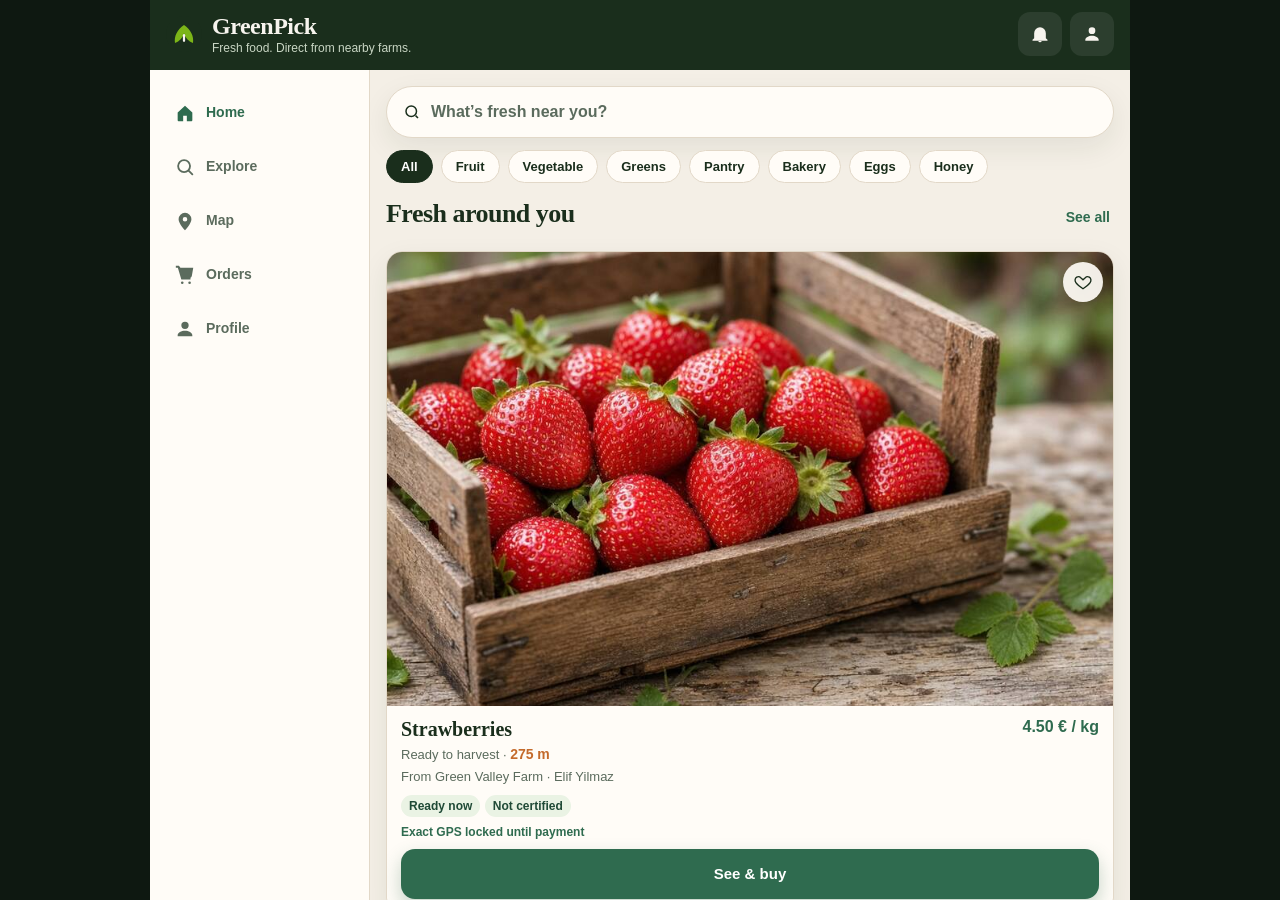
==== commit 831de7f2: "Restore GreenPick harvest photos under greenpick/img" ====
--- a/greenpick/index.html
+++ b/greenpick/index.html
@@ -12,7 +12,7 @@
   <link rel="apple-touch-icon" href="./icon.svg" />
   <link rel="icon" href="./icon.svg" />
   <link rel="stylesheet" href="https://fonts.googleapis.com/css2?family=Fraunces:opsz,wght@9..144,500;9..144,600;9..144,700&family=Manrope:wght@400;500;600;700;800&display=swap" />
-  <link rel="stylesheet" href="./styles.css?v=gp16" />
+  <link rel="stylesheet" href="./styles.css?v=gp17" />
   <title>GreenPick</title>
 </head>
 <body>
@@ -152,6 +152,6 @@
       <button type="button" data-go="screen-profile"><svg width="22" height="22" viewBox="0 0 24 24" aria-hidden="true"><path fill="currentColor" d="M12 12a4 4 0 1 0-4-4 4 4 0 0 0 4 4Zm0 2c-4 0-8 2-8 5v1h16v-1c0-3-4-5-8-5Z"/></svg><span>Profile</span></button>
     </nav>
   </div>
-  <script src="./app.js?v=gp16"></script>
+  <script src="./app.js?v=gp17"></script>
 </body>
 </html>
